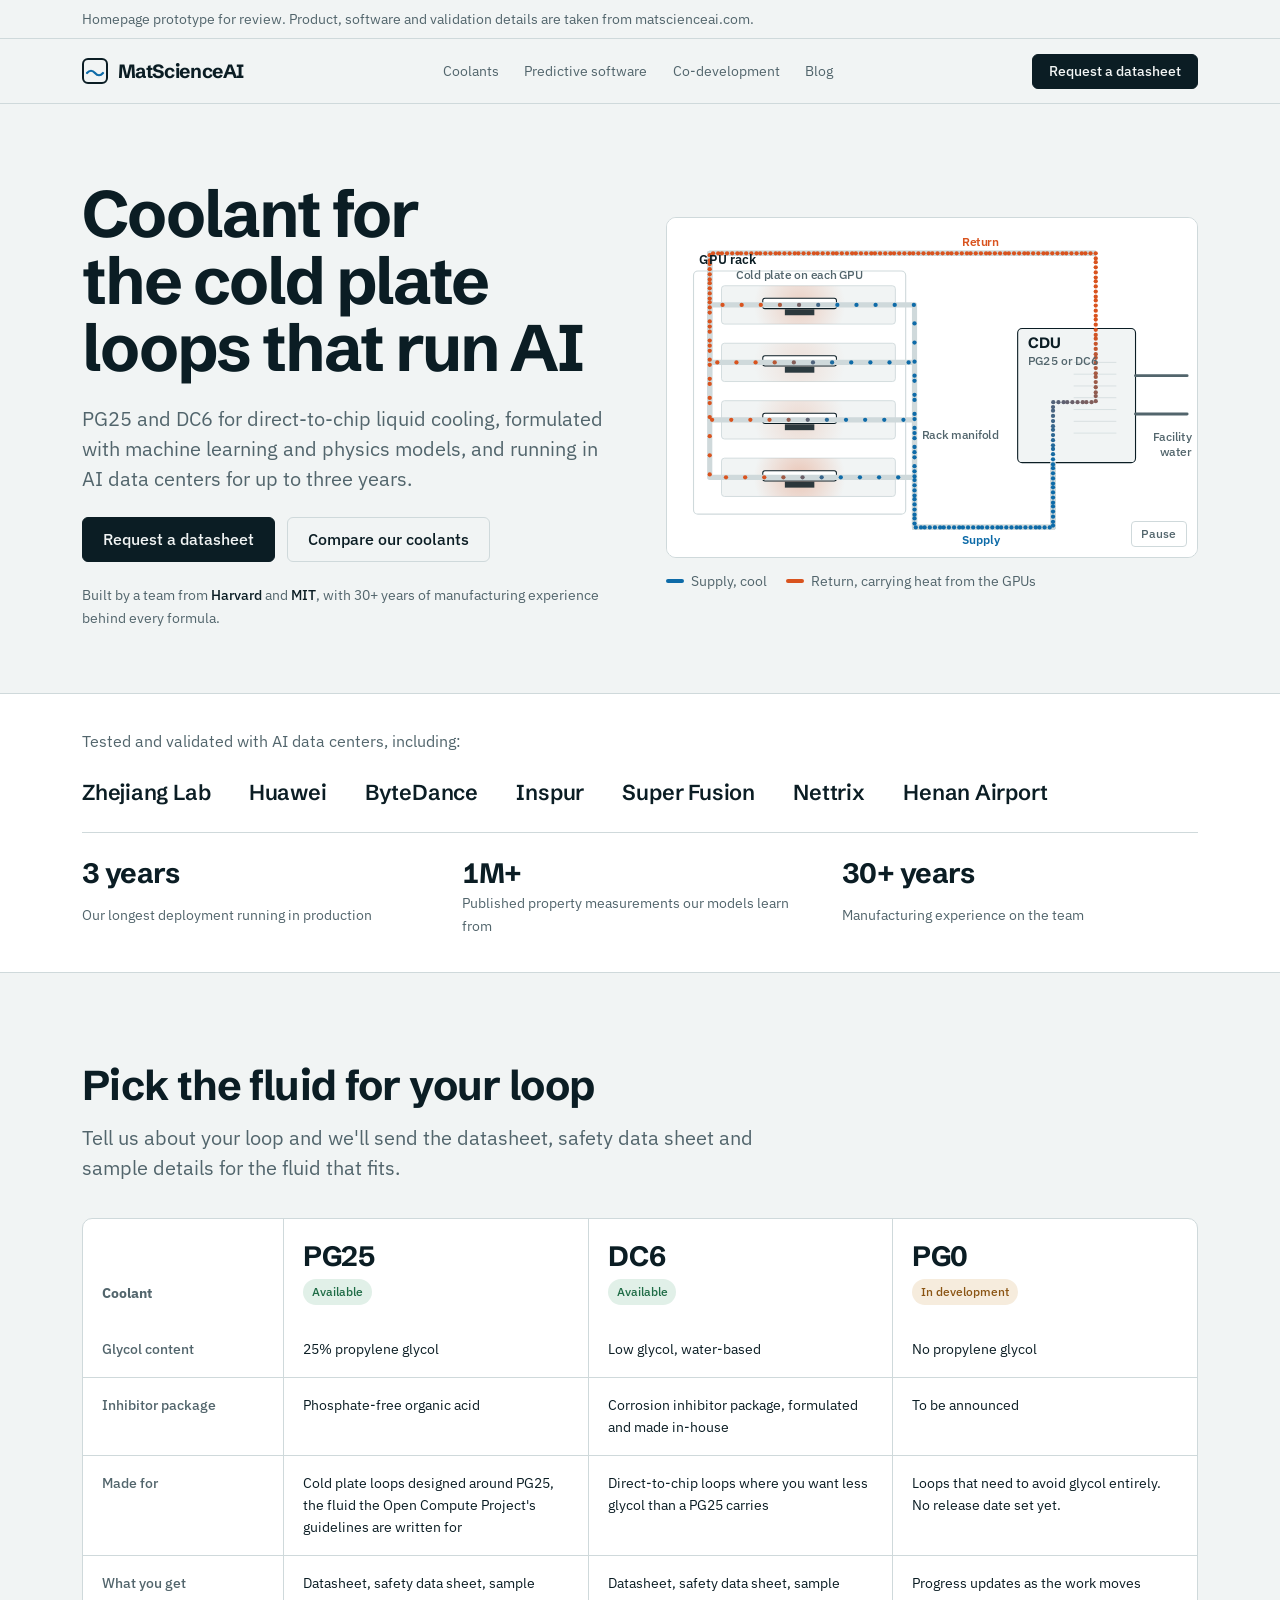
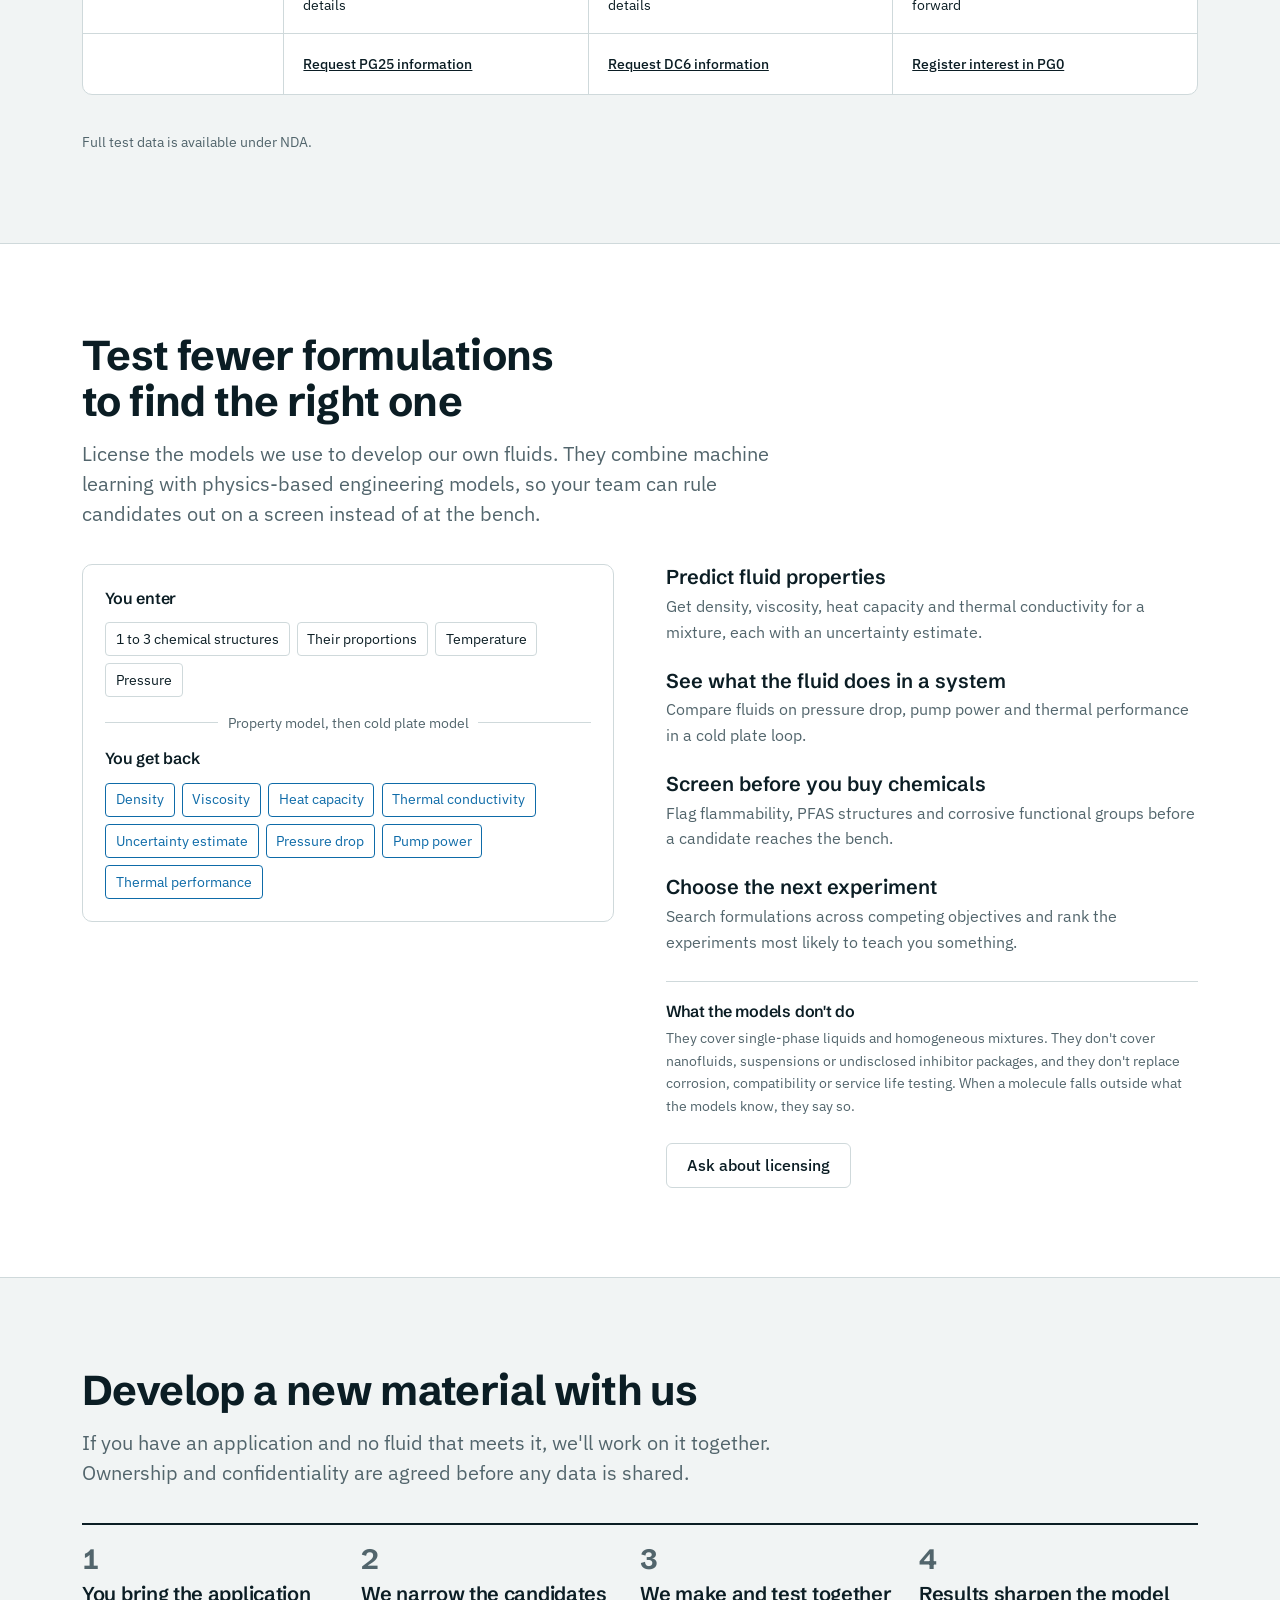
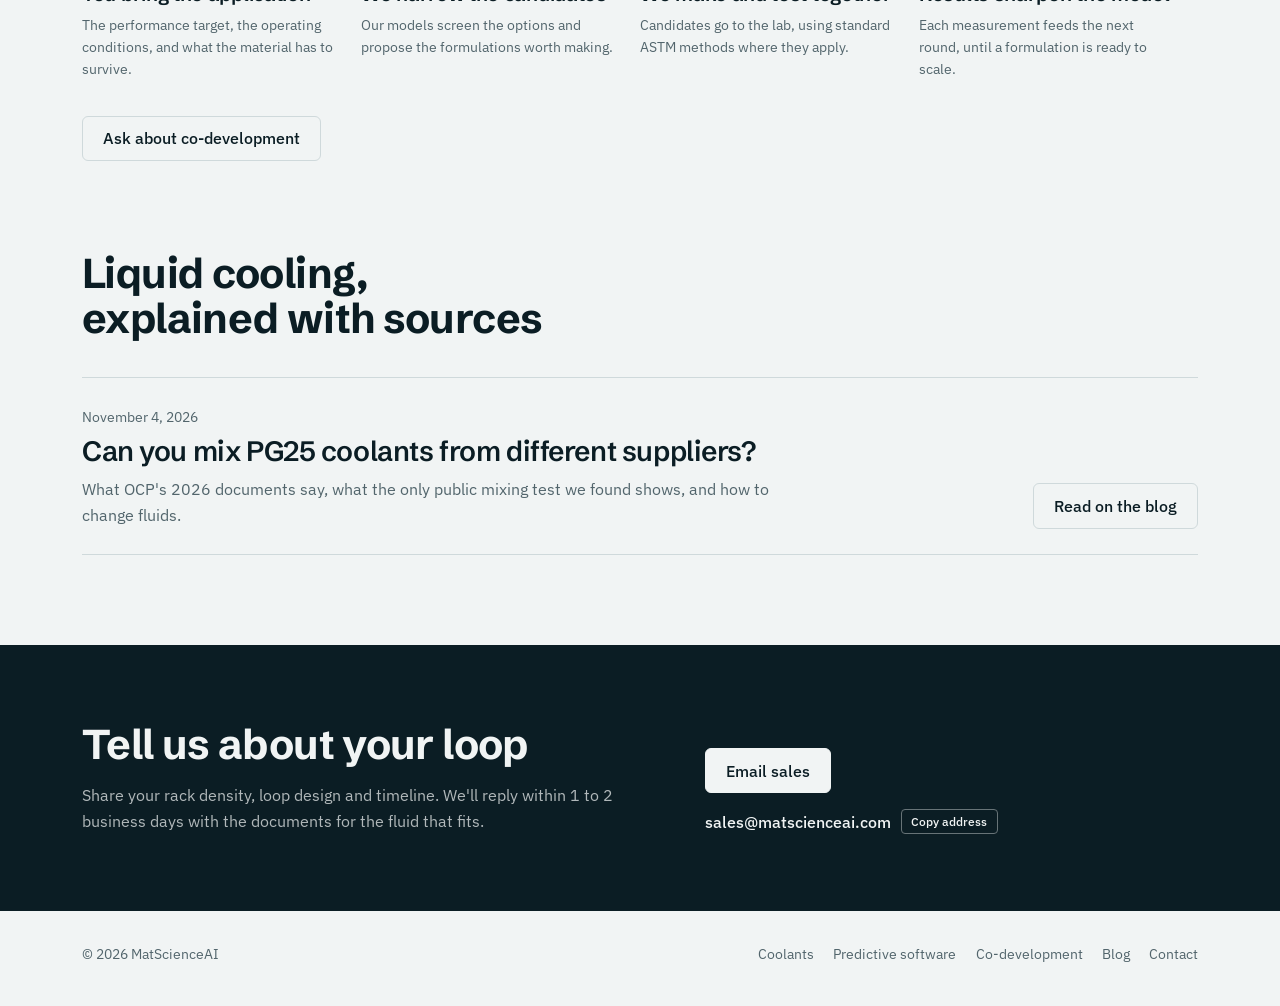
==== index.html @ 4265a243 "Add homepage prototype, design research and reference screenshots Co-Authored-By: Claude Opus 5.5 <n" ====
<!doctype html>
<html lang="en">
<head>
<meta charset="utf-8">
<meta name="viewport" content="width=device-width, initial-scale=1, viewport-fit=cover">
<style>:root{padding-top:env(safe-area-inset-top,0px);padding-bottom:env(safe-area-inset-bottom,0px)}body{margin:0}img{max-width:100%}[hidden]{display:none!important}</style>
</head>
<body>
<title>MatScienceAI Homepage</title>
<meta name="claude:viewport-fit-sides" content="cover">
<link rel="preconnect" href="https://fonts.googleapis.com">
<link rel="preconnect" href="https://fonts.gstatic.com" crossorigin>
<link rel="stylesheet" href="https://fonts.googleapis.com/css2?family=IBM+Plex+Sans:wght@400;500;600&family=Schibsted+Grotesk:wght@500;600;700&display=swap">
<style>
/* Layout: left-aligned engineering page. The hero is a live cold-plate loop diagram; everything else stays quiet and tabular. */
:root {
  --paper: #F1F4F4;
  --surface: #FFFFFF;
  --ink: #0B1D24;
  --muted: #52656C;
  --line: #CFD9DB;
  --cool: #0E6BA8;
  --warm: #D9531E;
  --pill-ok: #E1F0E8;
  --pill-ok-ink: #1E6B45;
  --pill-dev: #F6ECDD;
  --pill-dev-ink: #8A5413;
  --display: "Schibsted Grotesk", "Helvetica Neue", Arial, sans-serif;
  --body: "IBM Plex Sans", "Segoe UI", Roboto, Arial, sans-serif;
  --step--1: 0.875rem;
  --step-0: 1rem;
  --step-1: 1.25rem;
  --step-2: 1.75rem;
  --step-3: clamp(1.9rem, 3.6vw, 2.6rem);
  --step-4: clamp(2.4rem, 5.4vw, 4.1rem);
}
@media (prefers-color-scheme: dark) {
  :root:not([data-theme="light"]) {
    --paper: #0A1418; --surface: #10202A; --ink: #E4EDEF; --muted: #92A6AD; --line: #22363F;
    --cool: #52ADE6; --warm: #FF8A50;
    --pill-ok: #143326; --pill-ok-ink: #7FD6A6; --pill-dev: #3A2A14; --pill-dev-ink: #F2BF7A;
    color-scheme: dark;
  }
}
:root[data-theme="dark"] {
  --paper: #0A1418; --surface: #10202A; --ink: #E4EDEF; --muted: #92A6AD; --line: #22363F;
  --cool: #52ADE6; --warm: #FF8A50;
  --pill-ok: #143326; --pill-ok-ink: #7FD6A6; --pill-dev: #3A2A14; --pill-dev-ink: #F2BF7A;
  color-scheme: dark;
}

* { box-sizing: border-box; }
body {
  background: var(--paper);
  color: var(--ink);
  font-family: var(--body);
  font-size: var(--step-0);
  line-height: 1.6;
  -webkit-font-smoothing: antialiased;
}
body::before { content: ""; position: fixed; inset: 0 0 auto; height: env(safe-area-inset-top, 0px); z-index: 10; background: var(--paper); }
.wrap {
  max-width: 1180px;
  margin-inline: auto;
  padding-left: max(16px, env(safe-area-inset-left, 0px));
  padding-right: max(16px, env(safe-area-inset-right, 0px));
}
@media (min-width: 720px) { .wrap { padding-left: max(32px, env(safe-area-inset-left, 0px)); padding-right: max(32px, env(safe-area-inset-right, 0px)); } }
h1, h2, h3 { font-family: var(--display); text-wrap: balance; margin: 0; letter-spacing: -0.015em; }
h1 { font-size: var(--step-4); line-height: 1.02; font-weight: 700; letter-spacing: -0.03em; }
h2 { font-size: var(--step-3); line-height: 1.1; font-weight: 700; }
h3 { font-size: var(--step-1); line-height: 1.25; font-weight: 600; }
p { margin: 0; }
a { color: inherit; }
:focus-visible { outline: 2px solid var(--cool); outline-offset: 3px; border-radius: 2px; }

.btn {
  display: inline-flex; align-items: center; gap: 0.5rem;
  font: 500 var(--step-0)/1 var(--body);
  padding: 0.85rem 1.25rem; border-radius: 6px; text-decoration: none; cursor: pointer;
  border: 1px solid var(--ink);
}
.btn-solid { background: var(--ink); color: var(--paper); }
.btn-solid:hover { background: transparent; color: var(--ink); }
.btn-line { background: transparent; color: var(--ink); border-color: var(--line); }
.btn-line:hover { border-color: var(--ink); }

/* Prototype note */
.proto { font-size: var(--step--1); color: var(--muted); border-bottom: 1px solid var(--line); }
.proto .wrap { padding-block: 0.5rem; }

/* Header */
header.site { position: sticky; top: env(safe-area-inset-top, 0px); z-index: 5; background: var(--paper); border-bottom: 1px solid var(--line); }
header.site .wrap { display: flex; align-items: center; justify-content: space-between; gap: 1rem; padding-block: 0.9rem; }
.brand { display: flex; align-items: center; gap: 0.6rem; text-decoration: none; font: 700 1.2rem/1 var(--display); letter-spacing: -0.02em; }
.brand svg { width: 26px; height: 26px; flex: none; }
nav.primary { display: flex; gap: 1.6rem; font-size: var(--step--1); }
nav.primary a { text-decoration: none; color: var(--muted); }
nav.primary a:hover { color: var(--ink); }
header.site .btn { padding: 0.6rem 1rem; font-size: var(--step--1); }
@media (max-width: 860px) { nav.primary { display: none; } }
.cta-short { display: none; }
@media (max-width: 520px) { .cta-long { display: none; } .cta-short { display: inline; } }

/* Hero */
.hero .wrap { display: grid; grid-template-columns: minmax(0, 6fr) minmax(0, 6fr); gap: clamp(2rem, 4vw, 4rem); align-items: center; padding-block: clamp(2.5rem, 6vw, 5rem) clamp(2.5rem, 5vw, 4rem); }
.hero-copy { display: grid; gap: 1.4rem; min-width: 0; }
.hero-copy .lede { font-size: var(--step-1); color: var(--muted); max-width: 34rem; line-height: 1.5; }
.hero-actions { display: flex; flex-wrap: wrap; gap: 0.75rem; }
.heritage { font-size: var(--step--1); color: var(--muted); }
.heritage strong { color: var(--ink); font-weight: 500; }
figure.loop { margin: 0; min-width: 0; display: grid; gap: 0.75rem; }
.loop-frame { position: relative; background: var(--surface); border: 1px solid var(--line); border-radius: 10px; overflow: hidden; }
.loop-frame canvas { display: block; width: 100%; aspect-ratio: 720 / 460; max-width: 100%; }
.loop-toggle { position: absolute; right: 10px; bottom: 10px; font: 500 0.75rem/1 var(--body); color: var(--muted); background: var(--surface); border: 1px solid var(--line); border-radius: 4px; padding: 0.4rem 0.6rem; cursor: pointer; }
.loop-toggle:hover { color: var(--ink); border-color: var(--ink); }
figcaption { display: flex; flex-wrap: wrap; gap: 0.4rem 1.2rem; font-size: var(--step--1); color: var(--muted); }
.key { display: inline-flex; align-items: center; gap: 0.45rem; }
.key i { width: 18px; height: 4px; border-radius: 2px; display: inline-block; }
@media (max-width: 860px) { .hero .wrap { grid-template-columns: minmax(0, 1fr); } }

/* Proof */
.proof { border-block: 1px solid var(--line); background: var(--surface); }
.proof .wrap { padding-block: 2.2rem; display: grid; gap: 1.6rem; }
.proof-head { color: var(--muted); max-width: 44rem; }
.names { display: flex; flex-wrap: wrap; gap: 0.6rem 2.4rem; font: 600 clamp(1.05rem, 1.8vw, 1.35rem)/1.2 var(--display); letter-spacing: -0.01em; list-style: none; padding: 0; margin: 0; }
.facts { display: grid; grid-template-columns: repeat(3, minmax(0, 1fr)); gap: 1.5rem; border-top: 1px solid var(--line); padding-top: 1.6rem; }
.fact { display: grid; gap: 0.2rem; min-width: 0; }
.fact b { font: 700 var(--step-2)/1.1 var(--display); letter-spacing: -0.02em; font-variant-numeric: tabular-nums; }
.fact span { color: var(--muted); font-size: var(--step--1); }
@media (max-width: 640px) { .facts { grid-template-columns: minmax(0, 1fr); } }

/* Sections */
section.block .wrap { padding-block: clamp(3.5rem, 7vw, 6rem); display: grid; gap: 2.2rem; }
.section-head { display: grid; gap: 0.9rem; max-width: 46rem; }
.section-head p { color: var(--muted); font-size: var(--step-1); line-height: 1.5; }

/* Coolant comparison */
.table-scroll { overflow-x: auto; border: 1px solid var(--line); border-radius: 10px; background: var(--surface); }
table.compare { width: 100%; min-width: 680px; border-collapse: collapse; font-size: var(--step--1); }
.compare th, .compare td { text-align: left; vertical-align: top; padding: 1rem 1.2rem; border-bottom: 1px solid var(--line); }
.compare tr:last-child th, .compare tr:last-child td { border-bottom: 0; }
.compare thead th { vertical-align: bottom; padding-block: 1.4rem 1.1rem; }
.compare tbody th { color: var(--muted); font-weight: 500; width: 18%; }
.compare td { width: 27.3%; }
.compare td + td, .compare th + td { border-left: 1px solid var(--line); }
.compare thead th + th { border-left: 1px solid var(--line); }
.fluid-name { display: block; font: 700 var(--step-2)/1 var(--display); letter-spacing: -0.02em; color: var(--ink); margin-bottom: 0.6rem; }
.pill { display: inline-block; font-size: 0.75rem; font-weight: 500; padding: 0.2rem 0.55rem; border-radius: 99px; }
.pill.ok { background: var(--pill-ok); color: var(--pill-ok-ink); }
.pill.dev { background: var(--pill-dev); color: var(--pill-dev-ink); }
.compare .cta-row td { padding-block: 1.2rem; }
.compare .cta-row a { font-weight: 500; }
.note { font-size: var(--step--1); color: var(--muted); }

/* Software */
.sw { display: grid; grid-template-columns: minmax(0, 1fr) minmax(0, 1fr); gap: clamp(2rem, 4vw, 4rem); align-items: start; }
.io { display: grid; gap: 0.9rem; background: var(--surface); border: 1px solid var(--line); border-radius: 10px; padding: 1.4rem; min-width: 0; }
.io h3 { font-size: var(--step-0); }
.io ul { list-style: none; padding: 0; margin: 0; display: flex; flex-wrap: wrap; gap: 0.45rem; }
.io li { font-size: var(--step--1); border: 1px solid var(--line); border-radius: 4px; padding: 0.3rem 0.6rem; }
.io .arrow { display: flex; align-items: center; gap: 0.6rem; color: var(--muted); font-size: var(--step--1); }
.io .arrow::before, .io .arrow::after { content: ""; height: 1px; background: var(--line); flex: 1; }
.io .out li { border-color: var(--cool); color: var(--cool); }
.caps { display: grid; gap: 1.4rem; margin: 0; }
.caps div { display: grid; gap: 0.3rem; }
.caps dt { font: 600 var(--step-1)/1.25 var(--display); }
.caps dd { margin: 0; color: var(--muted); max-width: 36rem; }
.limits { border-top: 1px solid var(--line); padding-top: 1.2rem; display: grid; gap: 0.4rem; }
.limits h3 { font-size: var(--step-0); }
.limits p { color: var(--muted); font-size: var(--step--1); max-width: 40rem; }
@media (max-width: 860px) { .sw { grid-template-columns: minmax(0, 1fr); } }

/* Co-development steps */
ol.steps { list-style: none; padding: 0; margin: 0; display: grid; grid-template-columns: repeat(4, minmax(0, 1fr)); gap: 0; counter-reset: s; border-top: 2px solid var(--ink); }
ol.steps li { counter-increment: s; padding: 1.2rem 1.4rem 0 0; display: grid; gap: 0.5rem; align-content: start; min-width: 0; }
ol.steps li::before { content: counter(s); font: 700 var(--step-2)/1 var(--display); color: var(--muted); font-variant-numeric: tabular-nums; }
ol.steps p { color: var(--muted); font-size: var(--step--1); }
@media (max-width: 860px) { ol.steps { grid-template-columns: repeat(2, minmax(0, 1fr)); row-gap: 1.6rem; } }
@media (max-width: 480px) { ol.steps { grid-template-columns: minmax(0, 1fr); } }

/* Blog */
.post { display: grid; grid-template-columns: minmax(0, 1fr) auto; gap: 1rem 2rem; align-items: end; border-top: 1px solid var(--line); border-bottom: 1px solid var(--line); padding-block: 1.6rem; }
.post time { font-size: var(--step--1); color: var(--muted); }
.post h3 { font-size: var(--step-2); margin-block: 0.3rem 0.5rem; }
.post p { color: var(--muted); max-width: 44rem; }
@media (max-width: 640px) { .post { grid-template-columns: minmax(0, 1fr); } }

/* Contact */
.contact { background: var(--ink); color: var(--paper); }
.contact .wrap { padding-block: clamp(3rem, 6vw, 5rem); display: grid; grid-template-columns: minmax(0, 1.2fr) minmax(0, 1fr); gap: 2rem; align-items: end; }
.contact h2 { color: var(--paper); }
.contact p { color: color-mix(in srgb, var(--paper) 72%, var(--ink)); margin-top: 1rem; max-width: 34rem; }
.contact-actions { display: grid; gap: 1rem; justify-items: start; }
.contact .btn-solid { background: var(--paper); color: var(--ink); border-color: var(--paper); }
.contact .btn-solid:hover { background: transparent; color: var(--paper); }
.email { display: flex; align-items: center; gap: 0.6rem; flex-wrap: wrap; font-size: var(--step--1); }
.email code { font: 500 var(--step-0)/1 var(--body); user-select: all; }
.email button { font: 500 0.75rem/1 var(--body); background: transparent; color: inherit; border: 1px solid color-mix(in srgb, var(--paper) 40%, var(--ink)); border-radius: 4px; padding: 0.35rem 0.6rem; cursor: pointer; }
@media (max-width: 760px) { .contact .wrap { grid-template-columns: minmax(0, 1fr); } }

footer.site .wrap { padding-block: 2rem 2.5rem; display: flex; flex-wrap: wrap; justify-content: space-between; gap: 1rem; font-size: var(--step--1); color: var(--muted); }
footer.site nav { display: flex; flex-wrap: wrap; gap: 1.2rem; }
footer.site a { text-decoration: none; }
footer.site a:hover { color: var(--ink); }

@media (prefers-reduced-motion: reduce) { * { transition: none !important; } }
</style>

<div class="proto"><div class="wrap">Homepage prototype for review. Product, software and validation details are taken from matscienceai.com.</div></div>

<header class="site">
  <div class="wrap">
    <a class="brand" href="#top" aria-label="MatScienceAI home">
      <svg viewBox="0 0 26 26" aria-hidden="true"><rect x="1" y="1" width="24" height="24" rx="5" fill="none" stroke="currentColor" stroke-width="2"/><path d="M5 15c2.5-3 5.5-3 8 0s5.5 3 8 0" fill="none" stroke="var(--cool)" stroke-width="2.2" stroke-linecap="round"/></svg>
      MatScienceAI
    </a>
    <nav class="primary" aria-label="Primary">
      <a href="#coolants">Coolants</a>
      <a href="#software">Predictive software</a>
      <a href="#codev">Co-development</a>
      <a href="#blog">Blog</a>
    </nav>
    <a class="btn btn-solid" href="#contact"><span class="cta-long">Request a datasheet</span><span class="cta-short">Contact</span></a>
  </div>
</header>

<main id="top">
  <section class="hero">
    <div class="wrap">
      <div class="hero-copy">
        <h1>Coolant for the cold plate loops that run AI</h1>
        <p class="lede">PG25 and DC6 for direct-to-chip liquid cooling, formulated with machine learning and physics models, and running in AI data centers for up to three years.</p>
        <div class="hero-actions">
          <a class="btn btn-solid" href="#contact">Request a datasheet</a>
          <a class="btn btn-line" href="#coolants">Compare our coolants</a>
        </div>
        <p class="heritage">Built by a team from <strong>Harvard</strong> and <strong>MIT</strong>, with 30+ years of manufacturing experience behind every formula.</p>
      </div>
      <figure class="loop">
        <div class="loop-frame">
          <canvas id="loop" role="img" aria-label="Diagram of a direct-to-chip cooling loop. Cool coolant leaves the CDU, rises through the rack manifold, passes over the cold plate on each GPU, warms up, and returns to the CDU, where facility water carries the heat away."></canvas>
          <button class="loop-toggle" id="loopToggle" type="button" aria-pressed="false">Pause</button>
        </div>
        <figcaption>
          <span class="key"><i style="background:var(--cool)"></i>Supply, cool</span>
          <span class="key"><i style="background:var(--warm)"></i>Return, carrying heat from the GPUs</span>
        </figcaption>
      </figure>
    </div>
  </section>

  <section class="proof" aria-labelledby="proof-h">
    <div class="wrap">
      <p class="proof-head" id="proof-h">Tested and validated with AI data centers, including:</p>
      <ul class="names">
        <li>Zhejiang Lab</li><li>Huawei</li><li>ByteDance</li><li>Inspur</li><li>Super Fusion</li><li>Nettrix</li><li>Henan Airport</li>
      </ul>
      <div class="facts">
        <div class="fact"><b>3 years</b><span>Our longest deployment running in production</span></div>
        <div class="fact"><b>1M+</b><span>Published property measurements our models learn from</span></div>
        <div class="fact"><b>30+ years</b><span>Manufacturing experience on the team</span></div>
      </div>
    </div>
  </section>

  <section class="block" id="coolants" aria-labelledby="coolants-h">
    <div class="wrap">
      <div class="section-head">
        <h2 id="coolants-h">Pick the fluid for your loop</h2>
        <p>Tell us about your loop and we'll send the datasheet, safety data sheet and sample details for the fluid that fits.</p>
      </div>
      <div class="table-scroll">
        <table class="compare">
          <thead>
            <tr>
              <th scope="col"><span class="note">Coolant</span></th>
              <th scope="col"><span class="fluid-name">PG25</span><span class="pill ok">Available</span></th>
              <th scope="col"><span class="fluid-name">DC6</span><span class="pill ok">Available</span></th>
              <th scope="col"><span class="fluid-name">PG0</span><span class="pill dev">In development</span></th>
            </tr>
          </thead>
          <tbody>
            <tr><th scope="row">Glycol content</th><td>25% propylene glycol</td><td>Low glycol, water-based</td><td>No propylene glycol</td></tr>
            <tr><th scope="row">Inhibitor package</th><td>Phosphate-free organic acid</td><td>Corrosion inhibitor package, formulated and made in-house</td><td>To be announced</td></tr>
            <tr><th scope="row">Made for</th><td>Cold plate loops designed around PG25, the fluid the Open Compute Project's guidelines are written for</td><td>Direct-to-chip loops where you want less glycol than a PG25 carries</td><td>Loops that need to avoid glycol entirely. No release date set yet.</td></tr>
            <tr><th scope="row">What you get</th><td>Datasheet, safety data sheet, sample details</td><td>Datasheet, safety data sheet, sample details</td><td>Progress updates as the work moves forward</td></tr>
            <tr class="cta-row"><th scope="row"></th><td><a href="#contact">Request PG25 information</a></td><td><a href="#contact">Request DC6 information</a></td><td><a href="#contact">Register interest in PG0</a></td></tr>
          </tbody>
        </table>
      </div>
      <p class="note">Full test data is available under NDA.</p>
    </div>
  </section>

  <section class="block" id="software" aria-labelledby="software-h" style="background:var(--surface);border-block:1px solid var(--line)">
    <div class="wrap">
      <div class="section-head">
        <h2 id="software-h">Test fewer formulations to find the right one</h2>
        <p>License the models we use to develop our own fluids. They combine machine learning with physics-based engineering models, so your team can rule candidates out on a screen instead of at the bench.</p>
      </div>
      <div class="sw">
        <div class="io" aria-label="What the property model takes and returns">
          <h3>You enter</h3>
          <ul>
            <li>1 to 3 chemical structures</li><li>Their proportions</li><li>Temperature</li><li>Pressure</li>
          </ul>
          <div class="arrow">Property model, then cold plate model</div>
          <h3>You get back</h3>
          <ul class="out">
            <li>Density</li><li>Viscosity</li><li>Heat capacity</li><li>Thermal conductivity</li><li>Uncertainty estimate</li><li>Pressure drop</li><li>Pump power</li><li>Thermal performance</li>
          </ul>
        </div>
        <div style="display:grid;gap:1.6rem;min-width:0">
          <dl class="caps">
            <div><dt>Predict fluid properties</dt><dd>Get density, viscosity, heat capacity and thermal conductivity for a mixture, each with an uncertainty estimate.</dd></div>
            <div><dt>See what the fluid does in a system</dt><dd>Compare fluids on pressure drop, pump power and thermal performance in a cold plate loop.</dd></div>
            <div><dt>Screen before you buy chemicals</dt><dd>Flag flammability, PFAS structures and corrosive functional groups before a candidate reaches the bench.</dd></div>
            <div><dt>Choose the next experiment</dt><dd>Search formulations across competing objectives and rank the experiments most likely to teach you something.</dd></div>
          </dl>
          <div class="limits">
            <h3>What the models don't do</h3>
            <p>They cover single-phase liquids and homogeneous mixtures. They don't cover nanofluids, suspensions or undisclosed inhibitor packages, and they don't replace corrosion, compatibility or service life testing. When a molecule falls outside what the models know, they say so.</p>
          </div>
          <div><a class="btn btn-line" href="#contact">Ask about licensing</a></div>
        </div>
      </div>
    </div>
  </section>

  <section class="block" id="codev" aria-labelledby="codev-h">
    <div class="wrap">
      <div class="section-head">
        <h2 id="codev-h">Develop a new material with us</h2>
        <p>If you have an application and no fluid that meets it, we'll work on it together. Ownership and confidentiality are agreed before any data is shared.</p>
      </div>
      <ol class="steps">
        <li><h3>You bring the application</h3><p>The performance target, the operating conditions, and what the material has to survive.</p></li>
        <li><h3>We narrow the candidates</h3><p>Our models screen the options and propose the formulations worth making.</p></li>
        <li><h3>We make and test together</h3><p>Candidates go to the lab, using standard ASTM methods where they apply.</p></li>
        <li><h3>Results sharpen the model</h3><p>Each measurement feeds the next round, until a formulation is ready to scale.</p></li>
      </ol>
      <div><a class="btn btn-line" href="#contact">Ask about co-development</a></div>
    </div>
  </section>

  <section class="block" id="blog" aria-labelledby="blog-h" style="padding-top:0">
    <div class="wrap" style="padding-top:0">
      <div class="section-head">
        <h2 id="blog-h">Liquid cooling, explained with sources</h2>
      </div>
      <article class="post">
        <div>
          <time datetime="2026-11-04">November 4, 2026</time>
          <h3>Can you mix PG25 coolants from different suppliers?</h3>
          <p>What OCP's 2026 documents say, what the only public mixing test we found shows, and how to change fluids.</p>
        </div>
        <a class="btn btn-line" href="https://www.matscienceai.com/blog" target="_blank" rel="noopener">Read on the blog</a>
      </article>
    </div>
  </section>

  <section class="contact" id="contact" aria-labelledby="contact-h">
    <div class="wrap">
      <div>
        <h2 id="contact-h">Tell us about your loop</h2>
        <p>Share your rack density, loop design and timeline. We'll reply within 1 to 2 business days with the documents for the fluid that fits.</p>
      </div>
      <div class="contact-actions">
        <a class="btn btn-solid" href="mailto:sales@matscienceai.com">Email sales</a>
        <div class="email"><code id="email">sales@matscienceai.com</code><button type="button" id="copyEmail">Copy address</button></div>
      </div>
    </div>
  </section>
</main>

<footer class="site">
  <div class="wrap">
    <span>© 2026 MatScienceAI</span>
    <nav aria-label="Footer">
      <a href="#coolants">Coolants</a><a href="#software">Predictive software</a><a href="#codev">Co-development</a><a href="#blog">Blog</a><a href="#contact">Contact</a>
    </nav>
  </div>
</footer>

<script>
(function () {
  var canvas = document.getElementById('loop');
  var ctx = canvas.getContext('2d');
  var W = 720, H = 460;
  var reduce = window.matchMedia('(prefers-reduced-motion: reduce)').matches;
  var paused = reduce;
  var toggle = document.getElementById('loopToggle');
  if (reduce) { toggle.textContent = 'Play'; toggle.setAttribute('aria-pressed', 'true'); }

  // Geometry in a 720 x 460 logical space
  var trays = [118, 196, 274, 352];
  var plate = { x0: 130, x1: 230 };
  var RET_X = 58, SUP_X = 336, TOP_Y = 48, BOT_Y = 420;
  var CDU = { x0: 476, y0: 150, x1: 636, y1: 332 };
  var HX_IN = 582, HX_OUT = 524;

  function pathFor(ty) {
    return [
      [HX_OUT, CDU.y1], [HX_OUT, BOT_Y], [SUP_X, BOT_Y], [SUP_X, ty],
      [plate.x1, ty], [plate.x0, ty], [RET_X, ty], [RET_X, TOP_Y],
      [HX_IN, TOP_Y], [HX_IN, CDU.y0], [HX_IN, 250], [HX_OUT, 250], [HX_OUT, CDU.y1]
    ];
  }
  var paths = trays.map(function (ty) {
    var pts = pathFor(ty), segs = [], total = 0;
    for (var i = 0; i < pts.length - 1; i++) {
      var a = pts[i], b = pts[i + 1], len = Math.hypot(b[0] - a[0], b[1] - a[1]);
      segs.push({ a: a, b: b, s: total, len: len }); total += len;
    }
    // distances along the path where heating starts/ends and cooling starts/ends
    var heatStart = segs[4].s, heatEnd = segs[4].s + segs[4].len;
    var coolStart = segs[9].s, coolEnd = segs[11].s + segs[11].len;
    return { pts: pts, segs: segs, total: total, heatStart: heatStart, heatEnd: heatEnd, coolStart: coolStart, coolEnd: coolEnd };
  });
  function at(p, d) {
    d = ((d % p.total) + p.total) % p.total;
    for (var i = 0; i < p.segs.length; i++) {
      var s = p.segs[i];
      if (d <= s.s + s.len) { var t = (d - s.s) / s.len; return [s.a[0] + (s.b[0] - s.a[0]) * t, s.a[1] + (s.b[1] - s.a[1]) * t]; }
    }
    return p.pts[0];
  }
  function tempAt(p, d) {
    d = ((d % p.total) + p.total) % p.total;
    if (d < p.heatStart) return 0;
    if (d < p.heatEnd) return (d - p.heatStart) / (p.heatEnd - p.heatStart);
    if (d < p.coolStart) return 1;
    if (d < p.coolEnd) return 1 - (d - p.coolStart) / (p.coolEnd - p.coolStart);
    return 0;
  }
  var particles = [];
  paths.forEach(function (p, pi) {
    var n = Math.round(p.total / 26);
    for (var i = 0; i < n; i++) particles.push({ p: pi, d: (i / n) * p.total + pi * 7 });
  });

  function hexToRgb(h) {
    h = h.trim().replace('#', '');
    if (h.length === 3) h = h.split('').map(function (c) { return c + c; }).join('');
    var n = parseInt(h, 16); return [(n >> 16) & 255, (n >> 8) & 255, n & 255];
  }
  function mix(a, b, t) { return 'rgb(' + [0, 1, 2].map(function (i) { return Math.round(a[i] + (b[i] - a[i]) * t); }).join(',') + ')'; }
  function tokens() {
    var cs = getComputedStyle(document.documentElement);
    var g = function (n) { return cs.getPropertyValue(n).trim(); };
    return { ink: g('--ink'), muted: g('--muted'), line: g('--line'), surface: g('--surface'), paper: g('--paper'), cool: hexToRgb(g('--cool')), warm: hexToRgb(g('--warm')), coolS: g('--cool'), warmS: g('--warm'), display: g('--display'), body: g('--body') };
  }

  var scale = 1, dpr = 1;
  function resize() {
    var r = canvas.getBoundingClientRect();
    dpr = Math.min(window.devicePixelRatio || 1, 2);
    scale = r.width / W;
    canvas.width = Math.round(r.width * dpr);
    canvas.height = Math.round(r.width * (H / W) * dpr);
  }

  function roundRect(x, y, w, h, r) { ctx.beginPath(); ctx.roundRect ? ctx.roundRect(x, y, w, h, r) : ctx.rect(x, y, w, h); }
  function label(text, x, y, opts) {
    opts = opts || {};
    var px = (opts.size || 12) / scale;
    ctx.font = (opts.weight || 500) + ' ' + px + 'px ' + (opts.family || T.body);
    ctx.fillStyle = opts.color || T.muted;
    ctx.textAlign = opts.align || 'left';
    ctx.textBaseline = opts.base || 'alphabetic';
    ctx.fillText(text, x, y);
  }

  var T = tokens(), t0 = performance.now(), last = t0, clock = 0;
  function draw(now) {
    var dt = Math.min(0.05, (now - last) / 1000); last = now;
    if (!paused) clock += dt;
    T = tokens();
    ctx.setTransform(dpr * scale, 0, 0, dpr * scale, 0, 0);
    ctx.clearRect(0, 0, W, H);
    ctx.fillStyle = T.surface; ctx.fillRect(0, 0, W, H);

    // Rack frame and trays
    ctx.lineWidth = 1.5; ctx.strokeStyle = T.line;
    roundRect(36, 72, 288, 330, 6); ctx.stroke();
    trays.forEach(function (ty, i) {
      ctx.fillStyle = T.paper; ctx.strokeStyle = T.line; ctx.lineWidth = 1.2;
      roundRect(74, ty - 26, 236, 52, 4); ctx.fill(); ctx.stroke();
      // GPU heat glow, pulsing gently
      var pulse = 0.55 + 0.25 * Math.sin(clock * 1.6 + i * 1.3);
      var g = ctx.createRadialGradient(180, ty, 4, 180, ty, 62);
      g.addColorStop(0, mix(T.warm, T.warm, 0).replace('rgb', 'rgba').replace(')', ',' + (0.38 * pulse) + ')'));
      g.addColorStop(1, mix(T.warm, T.warm, 0).replace('rgb', 'rgba').replace(')', ',0)'));
      ctx.fillStyle = g; ctx.fillRect(110, ty - 26, 140, 52);
      // die + cold plate
      ctx.fillStyle = T.ink; ctx.globalAlpha = 0.85; ctx.fillRect(160, ty + 6, 40, 8); ctx.globalAlpha = 1;
      ctx.fillStyle = T.surface; ctx.strokeStyle = T.ink; ctx.lineWidth = 1.4;
      roundRect(plate.x0, ty - 9, plate.x1 - plate.x0, 14, 3); ctx.fill(); ctx.stroke();
    });

    // CDU
    ctx.fillStyle = T.paper; ctx.strokeStyle = T.ink; ctx.lineWidth = 1.5;
    roundRect(CDU.x0, CDU.y0, CDU.x1 - CDU.x0, CDU.y1 - CDU.y0, 6); ctx.fill(); ctx.stroke();
    // heat exchanger plates
    ctx.strokeStyle = T.line; ctx.lineWidth = 1;
    for (var k = 0; k < 7; k++) { var yy = 196 + k * 16; ctx.beginPath(); ctx.moveTo(552, yy); ctx.lineTo(610, yy); ctx.stroke(); }
    // facility water stubs
    ctx.strokeStyle = T.muted; ctx.lineWidth = 4; ctx.lineCap = 'round';
    [214, 266].forEach(function (y) { ctx.beginPath(); ctx.moveTo(CDU.x1, y); ctx.lineTo(706, y); ctx.stroke(); });
    ctx.lineCap = 'butt';

    // Pipes (drawn once, from the first tray path plus each tray branch)
    ctx.strokeStyle = T.line; ctx.lineWidth = 7; ctx.lineJoin = 'round';
    paths.forEach(function (p) {
      ctx.beginPath(); ctx.moveTo(p.pts[0][0], p.pts[0][1]);
      for (var i = 1; i < 9; i++) ctx.lineTo(p.pts[i][0], p.pts[i][1]);
      ctx.stroke();
    });

    // Particles
    var speed = 58;
    particles.forEach(function (q) {
      var p = paths[q.p], d = q.d + clock * speed;
      var pos = at(p, d), tt = tempAt(p, d);
      ctx.fillStyle = mix(T.cool, T.warm, tt);
      ctx.beginPath(); ctx.arc(pos[0], pos[1], 2.9, 0, Math.PI * 2); ctx.fill();
    });

    // Labels
    var small = scale < 0.62;
    label('CDU', CDU.x0 + 14, CDU.y0 + 26, { size: 15, weight: 700, family: T.display, color: T.ink });
    if (!small) label('PG25 or DC6', CDU.x0 + 14, CDU.y0 + 26 + 17 / scale, { size: 12 });
    label('GPU rack', 44, 66, { size: 13, weight: 600, color: T.ink, base: 'bottom' });
    if (!small) {
      label('Cold plate on each GPU', 180, trays[0] - 32, { align: 'center', base: 'bottom' });
      label('Rack manifold', SUP_X + 10, 300, {});
      label('Return', 400, TOP_Y - 10, { color: T.warmS, weight: 600 });
      label('Supply', 400, BOT_Y + 22, { color: T.coolS, weight: 600 });
      label('Facility', 712, 290, { align: 'right', base: 'top' });
      label('water', 712, 290 + 15 / scale, { align: 'right', base: 'top' });
    }

    requestAnimationFrame(draw);
  }

  resize();
  window.addEventListener('resize', resize);
  requestAnimationFrame(draw);

  toggle.addEventListener('click', function () {
    paused = !paused;
    toggle.textContent = paused ? 'Play' : 'Pause';
    toggle.setAttribute('aria-pressed', String(paused));
  });

  document.getElementById('copyEmail').addEventListener('click', function (e) {
    var btn = e.currentTarget, text = document.getElementById('email').textContent;
    function selectIt() { var r = document.createRange(); r.selectNodeContents(document.getElementById('email')); var s = getSelection(); s.removeAllRanges(); s.addRange(r); btn.textContent = 'Selected, press Ctrl+C'; }
    try {
      navigator.clipboard.writeText(text).then(function () { btn.textContent = 'Copied'; }, selectIt);
    } catch (err) { selectIt(); }
  });
})();
</script>

</body>
</html>
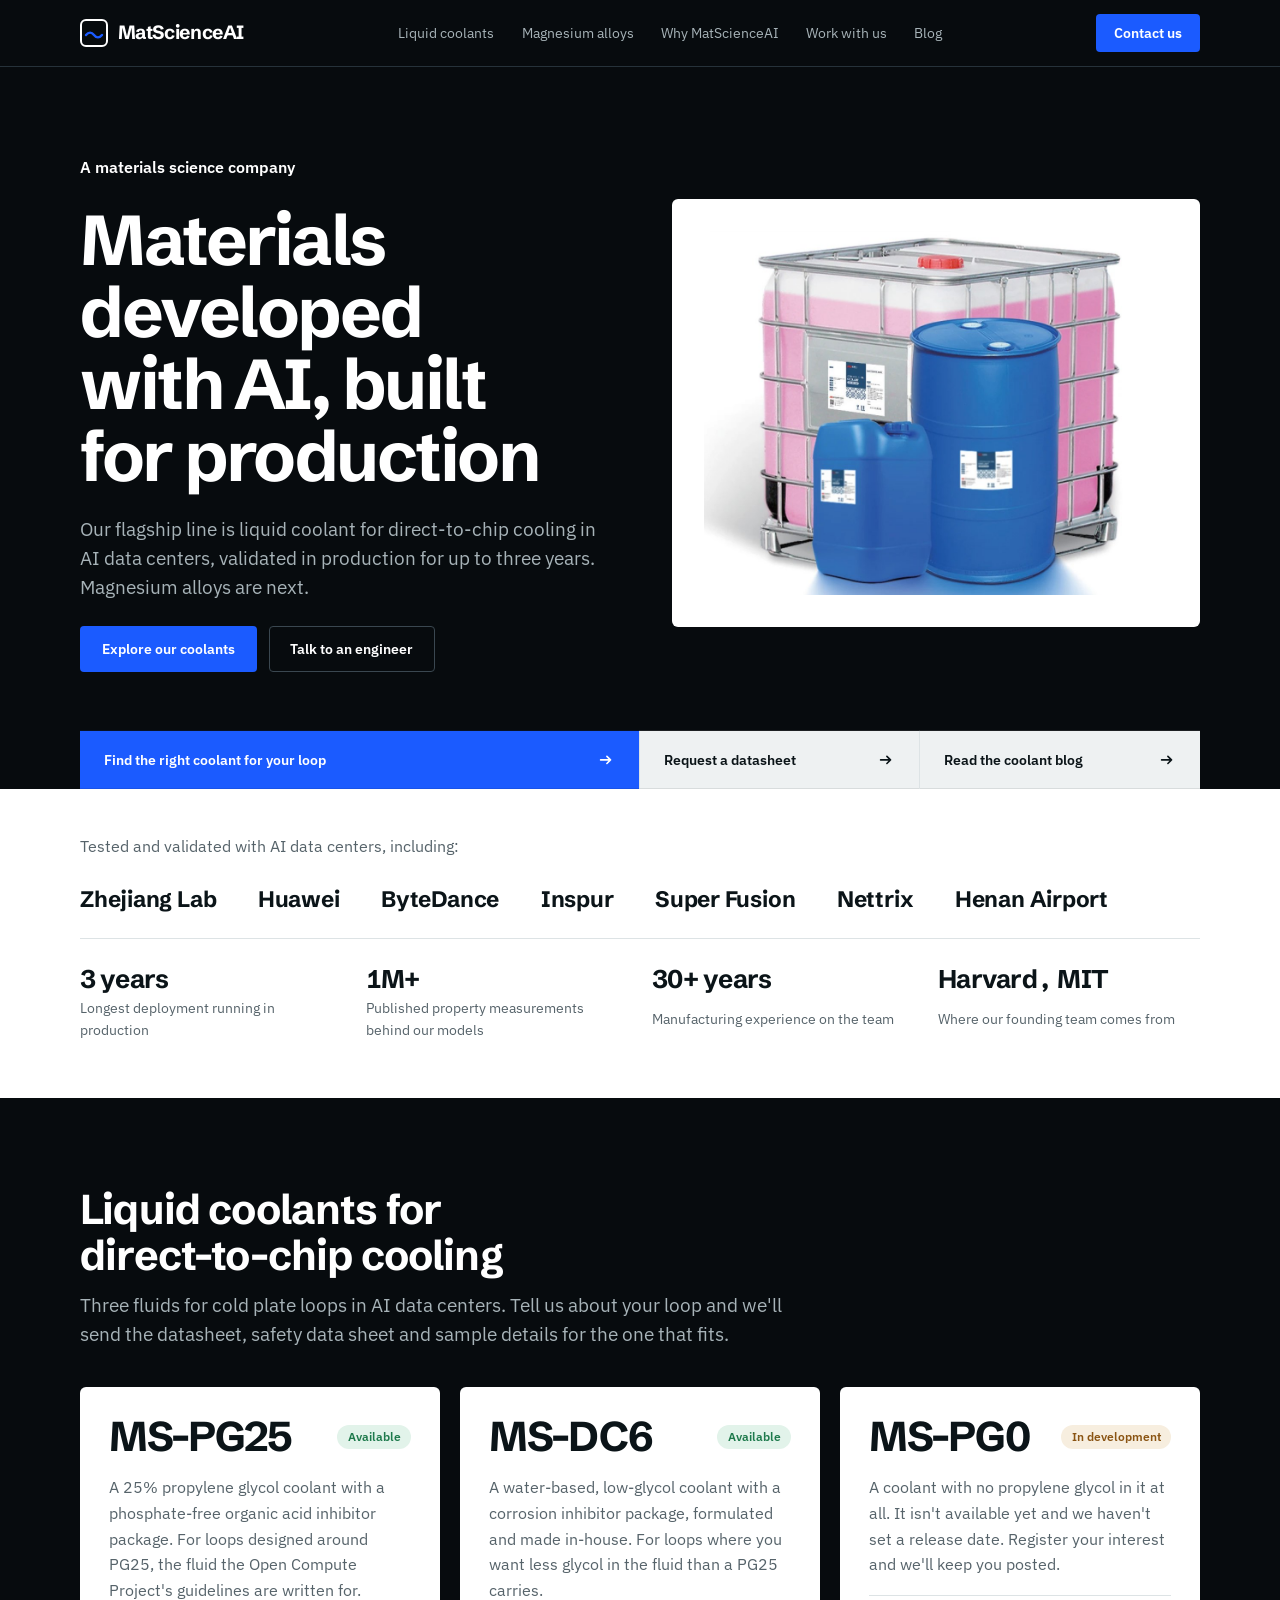
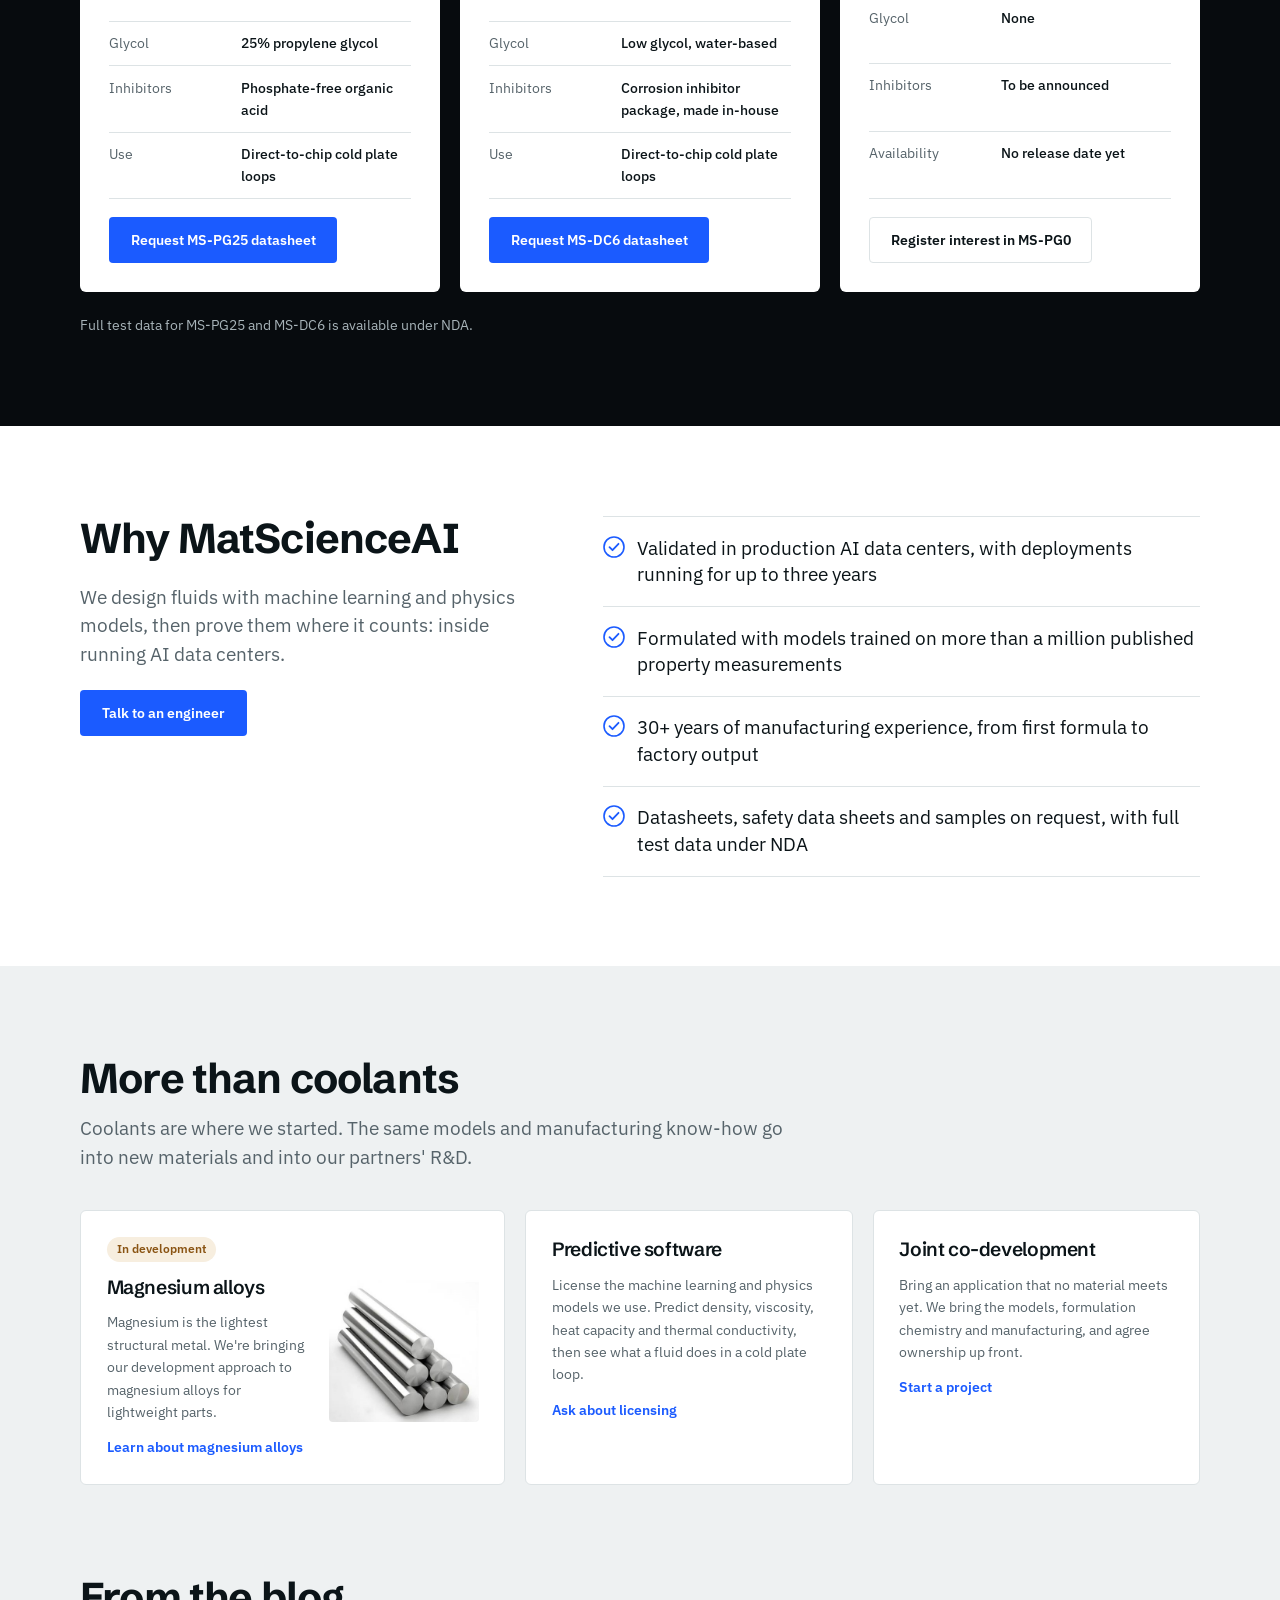
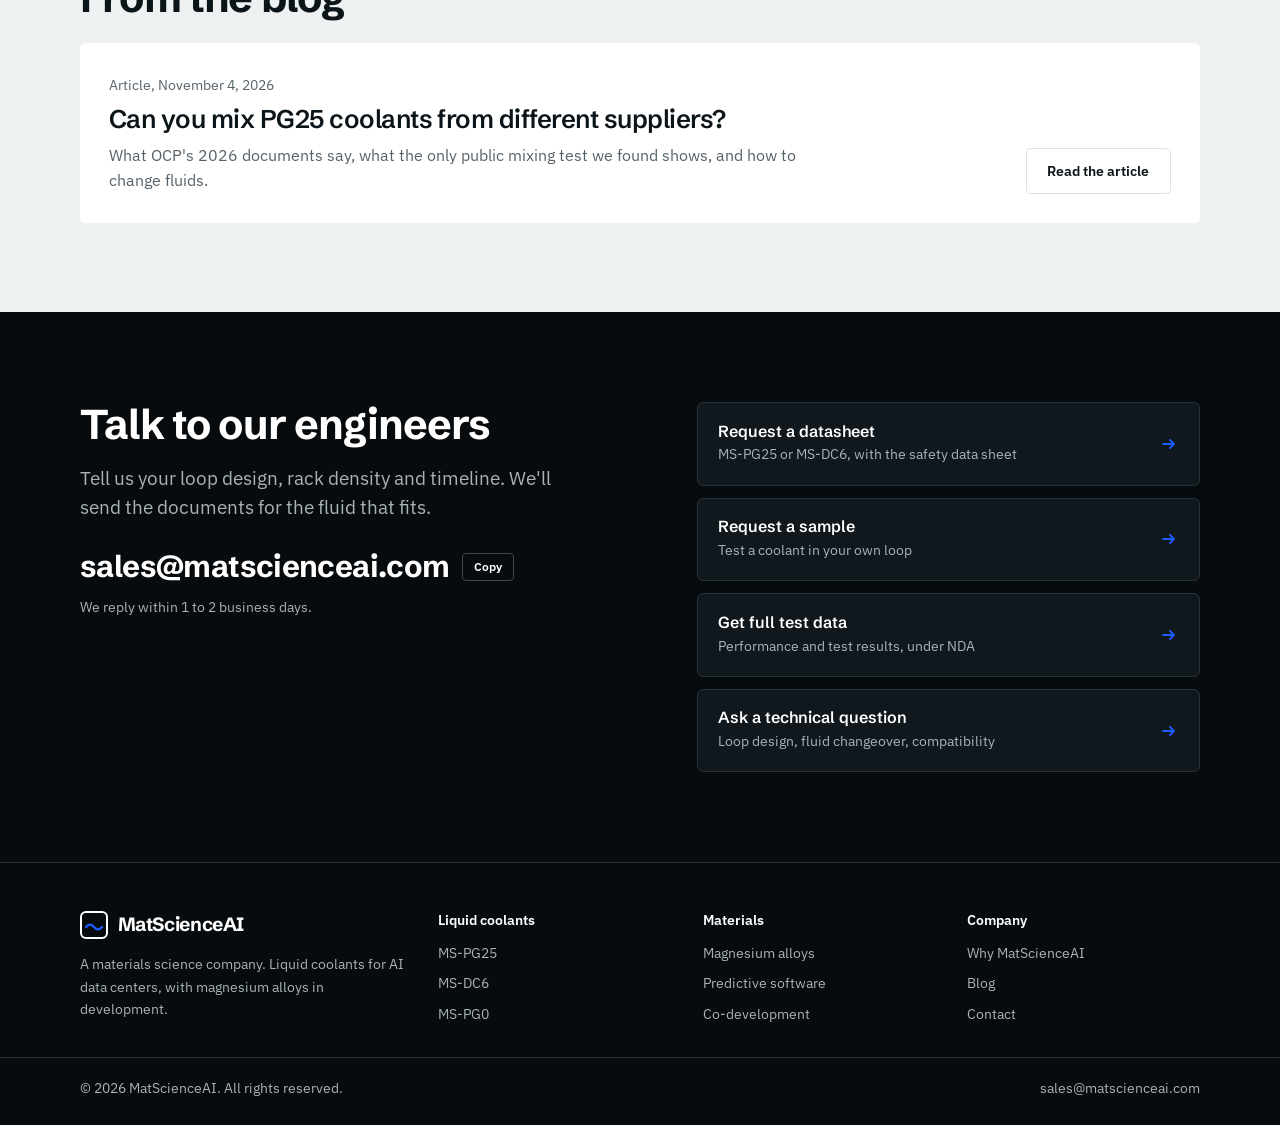
==== commit e5d48373: "Reposition as a materials science company, add coolant lineup and magnesium page - Homepage: LiquidS" ====
--- a/index.html
+++ b/index.html
@@ -3,566 +3,217 @@
 <head>
 <meta charset="utf-8">
 <meta name="viewport" content="width=device-width, initial-scale=1, viewport-fit=cover">
-<style>:root{padding-top:env(safe-area-inset-top,0px);padding-bottom:env(safe-area-inset-bottom,0px)}body{margin:0}img{max-width:100%}[hidden]{display:none!important}</style>
-</head>
-<body>
-<title>MatScienceAI Homepage</title>
+<title>MatScienceAI</title>
 <meta name="claude:viewport-fit-sides" content="cover">
+<meta name="description" content="MatScienceAI is a materials science company. Our flagship line is liquid coolant for direct-to-chip cooling in AI data centers: MS-PG25, MS-DC6 and MS-PG0.">
 <link rel="preconnect" href="https://fonts.googleapis.com">
 <link rel="preconnect" href="https://fonts.gstatic.com" crossorigin>
 <link rel="stylesheet" href="https://fonts.googleapis.com/css2?family=IBM+Plex+Sans:wght@400;500;600&family=Schibsted+Grotesk:wght@500;600;700&display=swap">
-<style>
-/* Layout: left-aligned engineering page. The hero is a live cold-plate loop diagram; everything else stays quiet and tabular. */
-:root {
-  --paper: #F1F4F4;
-  --surface: #FFFFFF;
-  --ink: #0B1D24;
-  --muted: #52656C;
-  --line: #CFD9DB;
-  --cool: #0E6BA8;
-  --warm: #D9531E;
-  --pill-ok: #E1F0E8;
-  --pill-ok-ink: #1E6B45;
-  --pill-dev: #F6ECDD;
-  --pill-dev-ink: #8A5413;
-  --display: "Schibsted Grotesk", "Helvetica Neue", Arial, sans-serif;
-  --body: "IBM Plex Sans", "Segoe UI", Roboto, Arial, sans-serif;
-  --step--1: 0.875rem;
-  --step-0: 1rem;
-  --step-1: 1.25rem;
-  --step-2: 1.75rem;
-  --step-3: clamp(1.9rem, 3.6vw, 2.6rem);
-  --step-4: clamp(2.4rem, 5.4vw, 4.1rem);
-}
-@media (prefers-color-scheme: dark) {
-  :root:not([data-theme="light"]) {
-    --paper: #0A1418; --surface: #10202A; --ink: #E4EDEF; --muted: #92A6AD; --line: #22363F;
-    --cool: #52ADE6; --warm: #FF8A50;
-    --pill-ok: #143326; --pill-ok-ink: #7FD6A6; --pill-dev: #3A2A14; --pill-dev-ink: #F2BF7A;
-    color-scheme: dark;
-  }
-}
-:root[data-theme="dark"] {
-  --paper: #0A1418; --surface: #10202A; --ink: #E4EDEF; --muted: #92A6AD; --line: #22363F;
-  --cool: #52ADE6; --warm: #FF8A50;
-  --pill-ok: #143326; --pill-ok-ink: #7FD6A6; --pill-dev: #3A2A14; --pill-dev-ink: #F2BF7A;
-  color-scheme: dark;
-}
-
-* { box-sizing: border-box; }
-body {
-  background: var(--paper);
-  color: var(--ink);
-  font-family: var(--body);
-  font-size: var(--step-0);
-  line-height: 1.6;
-  -webkit-font-smoothing: antialiased;
-}
-body::before { content: ""; position: fixed; inset: 0 0 auto; height: env(safe-area-inset-top, 0px); z-index: 10; background: var(--paper); }
-.wrap {
-  max-width: 1180px;
-  margin-inline: auto;
-  padding-left: max(16px, env(safe-area-inset-left, 0px));
-  padding-right: max(16px, env(safe-area-inset-right, 0px));
-}
-@media (min-width: 720px) { .wrap { padding-left: max(32px, env(safe-area-inset-left, 0px)); padding-right: max(32px, env(safe-area-inset-right, 0px)); } }
-h1, h2, h3 { font-family: var(--display); text-wrap: balance; margin: 0; letter-spacing: -0.015em; }
-h1 { font-size: var(--step-4); line-height: 1.02; font-weight: 700; letter-spacing: -0.03em; }
-h2 { font-size: var(--step-3); line-height: 1.1; font-weight: 700; }
-h3 { font-size: var(--step-1); line-height: 1.25; font-weight: 600; }
-p { margin: 0; }
-a { color: inherit; }
-:focus-visible { outline: 2px solid var(--cool); outline-offset: 3px; border-radius: 2px; }
-
-.btn {
-  display: inline-flex; align-items: center; gap: 0.5rem;
-  font: 500 var(--step-0)/1 var(--body);
-  padding: 0.85rem 1.25rem; border-radius: 6px; text-decoration: none; cursor: pointer;
-  border: 1px solid var(--ink);
-}
-.btn-solid { background: var(--ink); color: var(--paper); }
-.btn-solid:hover { background: transparent; color: var(--ink); }
-.btn-line { background: transparent; color: var(--ink); border-color: var(--line); }
-.btn-line:hover { border-color: var(--ink); }
-
-/* Prototype note */
-.proto { font-size: var(--step--1); color: var(--muted); border-bottom: 1px solid var(--line); }
-.proto .wrap { padding-block: 0.5rem; }
-
-/* Header */
-header.site { position: sticky; top: env(safe-area-inset-top, 0px); z-index: 5; background: var(--paper); border-bottom: 1px solid var(--line); }
-header.site .wrap { display: flex; align-items: center; justify-content: space-between; gap: 1rem; padding-block: 0.9rem; }
-.brand { display: flex; align-items: center; gap: 0.6rem; text-decoration: none; font: 700 1.2rem/1 var(--display); letter-spacing: -0.02em; }
-.brand svg { width: 26px; height: 26px; flex: none; }
-nav.primary { display: flex; gap: 1.6rem; font-size: var(--step--1); }
-nav.primary a { text-decoration: none; color: var(--muted); }
-nav.primary a:hover { color: var(--ink); }
-header.site .btn { padding: 0.6rem 1rem; font-size: var(--step--1); }
-@media (max-width: 860px) { nav.primary { display: none; } }
-.cta-short { display: none; }
-@media (max-width: 520px) { .cta-long { display: none; } .cta-short { display: inline; } }
-
-/* Hero */
-.hero .wrap { display: grid; grid-template-columns: minmax(0, 6fr) minmax(0, 6fr); gap: clamp(2rem, 4vw, 4rem); align-items: center; padding-block: clamp(2.5rem, 6vw, 5rem) clamp(2.5rem, 5vw, 4rem); }
-.hero-copy { display: grid; gap: 1.4rem; min-width: 0; }
-.hero-copy .lede { font-size: var(--step-1); color: var(--muted); max-width: 34rem; line-height: 1.5; }
-.hero-actions { display: flex; flex-wrap: wrap; gap: 0.75rem; }
-.heritage { font-size: var(--step--1); color: var(--muted); }
-.heritage strong { color: var(--ink); font-weight: 500; }
-figure.loop { margin: 0; min-width: 0; display: grid; gap: 0.75rem; }
-.loop-frame { position: relative; background: var(--surface); border: 1px solid var(--line); border-radius: 10px; overflow: hidden; }
-.loop-frame canvas { display: block; width: 100%; aspect-ratio: 720 / 460; max-width: 100%; }
-.loop-toggle { position: absolute; right: 10px; bottom: 10px; font: 500 0.75rem/1 var(--body); color: var(--muted); background: var(--surface); border: 1px solid var(--line); border-radius: 4px; padding: 0.4rem 0.6rem; cursor: pointer; }
-.loop-toggle:hover { color: var(--ink); border-color: var(--ink); }
-figcaption { display: flex; flex-wrap: wrap; gap: 0.4rem 1.2rem; font-size: var(--step--1); color: var(--muted); }
-.key { display: inline-flex; align-items: center; gap: 0.45rem; }
-.key i { width: 18px; height: 4px; border-radius: 2px; display: inline-block; }
-@media (max-width: 860px) { .hero .wrap { grid-template-columns: minmax(0, 1fr); } }
-
-/* Proof */
-.proof { border-block: 1px solid var(--line); background: var(--surface); }
-.proof .wrap { padding-block: 2.2rem; display: grid; gap: 1.6rem; }
-.proof-head { color: var(--muted); max-width: 44rem; }
-.names { display: flex; flex-wrap: wrap; gap: 0.6rem 2.4rem; font: 600 clamp(1.05rem, 1.8vw, 1.35rem)/1.2 var(--display); letter-spacing: -0.01em; list-style: none; padding: 0; margin: 0; }
-.facts { display: grid; grid-template-columns: repeat(3, minmax(0, 1fr)); gap: 1.5rem; border-top: 1px solid var(--line); padding-top: 1.6rem; }
-.fact { display: grid; gap: 0.2rem; min-width: 0; }
-.fact b { font: 700 var(--step-2)/1.1 var(--display); letter-spacing: -0.02em; font-variant-numeric: tabular-nums; }
-.fact span { color: var(--muted); font-size: var(--step--1); }
-@media (max-width: 640px) { .facts { grid-template-columns: minmax(0, 1fr); } }
-
-/* Sections */
-section.block .wrap { padding-block: clamp(3.5rem, 7vw, 6rem); display: grid; gap: 2.2rem; }
-.section-head { display: grid; gap: 0.9rem; max-width: 46rem; }
-.section-head p { color: var(--muted); font-size: var(--step-1); line-height: 1.5; }
-
-/* Coolant comparison */
-.table-scroll { overflow-x: auto; border: 1px solid var(--line); border-radius: 10px; background: var(--surface); }
-table.compare { width: 100%; min-width: 680px; border-collapse: collapse; font-size: var(--step--1); }
-.compare th, .compare td { text-align: left; vertical-align: top; padding: 1rem 1.2rem; border-bottom: 1px solid var(--line); }
-.compare tr:last-child th, .compare tr:last-child td { border-bottom: 0; }
-.compare thead th { vertical-align: bottom; padding-block: 1.4rem 1.1rem; }
-.compare tbody th { color: var(--muted); font-weight: 500; width: 18%; }
-.compare td { width: 27.3%; }
-.compare td + td, .compare th + td { border-left: 1px solid var(--line); }
-.compare thead th + th { border-left: 1px solid var(--line); }
-.fluid-name { display: block; font: 700 var(--step-2)/1 var(--display); letter-spacing: -0.02em; color: var(--ink); margin-bottom: 0.6rem; }
-.pill { display: inline-block; font-size: 0.75rem; font-weight: 500; padding: 0.2rem 0.55rem; border-radius: 99px; }
-.pill.ok { background: var(--pill-ok); color: var(--pill-ok-ink); }
-.pill.dev { background: var(--pill-dev); color: var(--pill-dev-ink); }
-.compare .cta-row td { padding-block: 1.2rem; }
-.compare .cta-row a { font-weight: 500; }
-.note { font-size: var(--step--1); color: var(--muted); }
-
-/* Software */
-.sw { display: grid; grid-template-columns: minmax(0, 1fr) minmax(0, 1fr); gap: clamp(2rem, 4vw, 4rem); align-items: start; }
-.io { display: grid; gap: 0.9rem; background: var(--surface); border: 1px solid var(--line); border-radius: 10px; padding: 1.4rem; min-width: 0; }
-.io h3 { font-size: var(--step-0); }
-.io ul { list-style: none; padding: 0; margin: 0; display: flex; flex-wrap: wrap; gap: 0.45rem; }
-.io li { font-size: var(--step--1); border: 1px solid var(--line); border-radius: 4px; padding: 0.3rem 0.6rem; }
-.io .arrow { display: flex; align-items: center; gap: 0.6rem; color: var(--muted); font-size: var(--step--1); }
-.io .arrow::before, .io .arrow::after { content: ""; height: 1px; background: var(--line); flex: 1; }
-.io .out li { border-color: var(--cool); color: var(--cool); }
-.caps { display: grid; gap: 1.4rem; margin: 0; }
-.caps div { display: grid; gap: 0.3rem; }
-.caps dt { font: 600 var(--step-1)/1.25 var(--display); }
-.caps dd { margin: 0; color: var(--muted); max-width: 36rem; }
-.limits { border-top: 1px solid var(--line); padding-top: 1.2rem; display: grid; gap: 0.4rem; }
-.limits h3 { font-size: var(--step-0); }
-.limits p { color: var(--muted); font-size: var(--step--1); max-width: 40rem; }
-@media (max-width: 860px) { .sw { grid-template-columns: minmax(0, 1fr); } }
-
-/* Co-development steps */
-ol.steps { list-style: none; padding: 0; margin: 0; display: grid; grid-template-columns: repeat(4, minmax(0, 1fr)); gap: 0; counter-reset: s; border-top: 2px solid var(--ink); }
-ol.steps li { counter-increment: s; padding: 1.2rem 1.4rem 0 0; display: grid; gap: 0.5rem; align-content: start; min-width: 0; }
-ol.steps li::before { content: counter(s); font: 700 var(--step-2)/1 var(--display); color: var(--muted); font-variant-numeric: tabular-nums; }
-ol.steps p { color: var(--muted); font-size: var(--step--1); }
-@media (max-width: 860px) { ol.steps { grid-template-columns: repeat(2, minmax(0, 1fr)); row-gap: 1.6rem; } }
-@media (max-width: 480px) { ol.steps { grid-template-columns: minmax(0, 1fr); } }
-
-/* Blog */
-.post { display: grid; grid-template-columns: minmax(0, 1fr) auto; gap: 1rem 2rem; align-items: end; border-top: 1px solid var(--line); border-bottom: 1px solid var(--line); padding-block: 1.6rem; }
-.post time { font-size: var(--step--1); color: var(--muted); }
-.post h3 { font-size: var(--step-2); margin-block: 0.3rem 0.5rem; }
-.post p { color: var(--muted); max-width: 44rem; }
-@media (max-width: 640px) { .post { grid-template-columns: minmax(0, 1fr); } }
-
-/* Contact */
-.contact { background: var(--ink); color: var(--paper); }
-.contact .wrap { padding-block: clamp(3rem, 6vw, 5rem); display: grid; grid-template-columns: minmax(0, 1.2fr) minmax(0, 1fr); gap: 2rem; align-items: end; }
-.contact h2 { color: var(--paper); }
-.contact p { color: color-mix(in srgb, var(--paper) 72%, var(--ink)); margin-top: 1rem; max-width: 34rem; }
-.contact-actions { display: grid; gap: 1rem; justify-items: start; }
-.contact .btn-solid { background: var(--paper); color: var(--ink); border-color: var(--paper); }
-.contact .btn-solid:hover { background: transparent; color: var(--paper); }
-.email { display: flex; align-items: center; gap: 0.6rem; flex-wrap: wrap; font-size: var(--step--1); }
-.email code { font: 500 var(--step-0)/1 var(--body); user-select: all; }
-.email button { font: 500 0.75rem/1 var(--body); background: transparent; color: inherit; border: 1px solid color-mix(in srgb, var(--paper) 40%, var(--ink)); border-radius: 4px; padding: 0.35rem 0.6rem; cursor: pointer; }
-@media (max-width: 760px) { .contact .wrap { grid-template-columns: minmax(0, 1fr); } }
-
-footer.site .wrap { padding-block: 2rem 2.5rem; display: flex; flex-wrap: wrap; justify-content: space-between; gap: 1rem; font-size: var(--step--1); color: var(--muted); }
-footer.site nav { display: flex; flex-wrap: wrap; gap: 1.2rem; }
-footer.site a { text-decoration: none; }
-footer.site a:hover { color: var(--ink); }
-
-@media (prefers-reduced-motion: reduce) { * { transition: none !important; } }
-</style>
-
-<div class="proto"><div class="wrap">Homepage prototype for review. Product, software and validation details are taken from matscienceai.com.</div></div>
-
-<header class="site">
+<link rel="stylesheet" href="assets/site.css">
+</head>
+<body>
+
+<header class="site-header">
   <div class="wrap">
-    <a class="brand" href="#top" aria-label="MatScienceAI home">
-      <svg viewBox="0 0 26 26" aria-hidden="true"><rect x="1" y="1" width="24" height="24" rx="5" fill="none" stroke="currentColor" stroke-width="2"/><path d="M5 15c2.5-3 5.5-3 8 0s5.5 3 8 0" fill="none" stroke="var(--cool)" stroke-width="2.2" stroke-linecap="round"/></svg>
+    <a class="brand" href="index.html" aria-label="MatScienceAI home">
+      <svg viewBox="0 0 28 28" aria-hidden="true"><rect x="1" y="1" width="26" height="26" rx="5" fill="none" stroke="currentColor" stroke-width="2"/><path d="M6 16c2.6-3.2 5.6-3.2 8 0s5.4 3.2 8 0" fill="none" stroke="#1B5BFF" stroke-width="2.4" stroke-linecap="round"/></svg>
       MatScienceAI
     </a>
-    <nav class="primary" aria-label="Primary">
-      <a href="#coolants">Coolants</a>
-      <a href="#software">Predictive software</a>
-      <a href="#codev">Co-development</a>
-      <a href="#blog">Blog</a>
+    <nav class="nav" aria-label="Primary">
+      <a href="#coolants">Liquid coolants</a>
+      <a href="magnesium.html">Magnesium alloys</a>
+      <a href="#why">Why MatScienceAI</a>
+      <a href="#more">Work with us</a>
+      <a href="https://www.matscienceai.com/blog" target="_blank" rel="noopener">Blog</a>
     </nav>
-    <a class="btn btn-solid" href="#contact"><span class="cta-long">Request a datasheet</span><span class="cta-short">Contact</span></a>
+    <a class="btn btn-blue" href="#contact">Contact us</a>
   </div>
 </header>
 
-<main id="top">
-  <section class="hero">
+<main>
+  <section class="hero band-black">
     <div class="wrap">
       <div class="hero-copy">
-        <h1>Coolant for the cold plate loops that run AI</h1>
-        <p class="lede">PG25 and DC6 for direct-to-chip liquid cooling, formulated with machine learning and physics models, and running in AI data centers for up to three years.</p>
+        <p class="hero-kicker"><strong>A materials science company</strong></p>
+        <h1>Materials developed with AI, built for production</h1>
+        <p class="lede">Our flagship line is liquid coolant for direct-to-chip cooling in AI data centers, validated in production for up to three years. Magnesium alloys are next.</p>
         <div class="hero-actions">
-          <a class="btn btn-solid" href="#contact">Request a datasheet</a>
-          <a class="btn btn-line" href="#coolants">Compare our coolants</a>
+          <a class="btn btn-blue" href="#coolants">Explore our coolants</a>
+          <a class="btn btn-ghost-dark" href="#contact">Talk to an engineer</a>
         </div>
-        <p class="heritage">Built by a team from <strong>Harvard</strong> and <strong>MIT</strong>, with 30+ years of manufacturing experience behind every formula.</p>
-      </div>
-      <figure class="loop">
-        <div class="loop-frame">
-          <canvas id="loop" role="img" aria-label="Diagram of a direct-to-chip cooling loop. Cool coolant leaves the CDU, rises through the rack manifold, passes over the cold plate on each GPU, warms up, and returns to the CDU, where facility water carries the heat away."></canvas>
-          <button class="loop-toggle" id="loopToggle" type="button" aria-pressed="false">Pause</button>
-        </div>
-        <figcaption>
-          <span class="key"><i style="background:var(--cool)"></i>Supply, cool</span>
-          <span class="key"><i style="background:var(--warm)"></i>Return, carrying heat from the GPUs</span>
-        </figcaption>
+      </div>
+      <figure class="hero-photo" style="margin:0">
+        <img src="assets/images/coolant-products.jpg" width="1084" height="850" alt="MatScienceAI liquid coolant in an IBC tote, a drum and a jerrycan">
       </figure>
     </div>
   </section>
 
-  <section class="proof" aria-labelledby="proof-h">
+  <div class="quickbar-host">
+    <div class="quickbar-wrap">
+      <nav class="quickbar" aria-label="Quick links">
+        <a href="#coolants">Find the right coolant for your loop<svg viewBox="0 0 20 20" aria-hidden="true"><path d="M4 10h11m-4-4 4 4-4 4" fill="none" stroke="currentColor" stroke-width="1.8" stroke-linecap="round" stroke-linejoin="round"/></svg></a>
+        <a href="#contact">Request a datasheet<svg viewBox="0 0 20 20" aria-hidden="true"><path d="M4 10h11m-4-4 4 4-4 4" fill="none" stroke="currentColor" stroke-width="1.8" stroke-linecap="round" stroke-linejoin="round"/></svg></a>
+        <a href="https://www.matscienceai.com/blog" target="_blank" rel="noopener">Read the coolant blog<svg viewBox="0 0 20 20" aria-hidden="true"><path d="M4 10h11m-4-4 4 4-4 4" fill="none" stroke="currentColor" stroke-width="1.8" stroke-linecap="round" stroke-linejoin="round"/></svg></a>
+      </nav>
+    </div>
+  </div>
+
+  <section class="proof band-white" aria-labelledby="proof-h">
     <div class="wrap">
       <p class="proof-head" id="proof-h">Tested and validated with AI data centers, including:</p>
       <ul class="names">
         <li>Zhejiang Lab</li><li>Huawei</li><li>ByteDance</li><li>Inspur</li><li>Super Fusion</li><li>Nettrix</li><li>Henan Airport</li>
       </ul>
       <div class="facts">
-        <div class="fact"><b>3 years</b><span>Our longest deployment running in production</span></div>
-        <div class="fact"><b>1M+</b><span>Published property measurements our models learn from</span></div>
+        <div class="fact"><b>3 years</b><span>Longest deployment running in production</span></div>
+        <div class="fact"><b>1M+</b><span>Published property measurements behind our models</span></div>
         <div class="fact"><b>30+ years</b><span>Manufacturing experience on the team</span></div>
-      </div>
-    </div>
-  </section>
-
-  <section class="block" id="coolants" aria-labelledby="coolants-h">
+        <div class="fact"><b>Harvard, MIT</b><span>Where our founding team comes from</span></div>
+      </div>
+    </div>
+  </section>
+
+  <section class="band-black band-pad" id="coolants" aria-labelledby="coolants-h">
     <div class="wrap">
       <div class="section-head">
-        <h2 id="coolants-h">Pick the fluid for your loop</h2>
-        <p>Tell us about your loop and we'll send the datasheet, safety data sheet and sample details for the fluid that fits.</p>
-      </div>
-      <div class="table-scroll">
-        <table class="compare">
-          <thead>
-            <tr>
-              <th scope="col"><span class="note">Coolant</span></th>
-              <th scope="col"><span class="fluid-name">PG25</span><span class="pill ok">Available</span></th>
-              <th scope="col"><span class="fluid-name">DC6</span><span class="pill ok">Available</span></th>
-              <th scope="col"><span class="fluid-name">PG0</span><span class="pill dev">In development</span></th>
-            </tr>
-          </thead>
-          <tbody>
-            <tr><th scope="row">Glycol content</th><td>25% propylene glycol</td><td>Low glycol, water-based</td><td>No propylene glycol</td></tr>
-            <tr><th scope="row">Inhibitor package</th><td>Phosphate-free organic acid</td><td>Corrosion inhibitor package, formulated and made in-house</td><td>To be announced</td></tr>
-            <tr><th scope="row">Made for</th><td>Cold plate loops designed around PG25, the fluid the Open Compute Project's guidelines are written for</td><td>Direct-to-chip loops where you want less glycol than a PG25 carries</td><td>Loops that need to avoid glycol entirely. No release date set yet.</td></tr>
-            <tr><th scope="row">What you get</th><td>Datasheet, safety data sheet, sample details</td><td>Datasheet, safety data sheet, sample details</td><td>Progress updates as the work moves forward</td></tr>
-            <tr class="cta-row"><th scope="row"></th><td><a href="#contact">Request PG25 information</a></td><td><a href="#contact">Request DC6 information</a></td><td><a href="#contact">Register interest in PG0</a></td></tr>
-          </tbody>
-        </table>
-      </div>
-      <p class="note">Full test data is available under NDA.</p>
-    </div>
-  </section>
-
-  <section class="block" id="software" aria-labelledby="software-h" style="background:var(--surface);border-block:1px solid var(--line)">
+        <h2 id="coolants-h">Liquid coolants for direct-to-chip cooling</h2>
+        <p>Three fluids for cold plate loops in AI data centers. Tell us about your loop and we'll send the datasheet, safety data sheet and sample details for the one that fits.</p>
+      </div>
+      <div class="cards">
+        <article class="card">
+          <div class="card-top"><h3 class="card-name">MS-PG25</h3><span class="pill pill-ok">Available</span></div>
+          <p>A 25% propylene glycol coolant with a phosphate-free organic acid inhibitor package. For loops designed around PG25, the fluid the Open Compute Project's guidelines are written for.</p>
+          <dl class="specs">
+            <div><dt>Glycol</dt><dd>25% propylene glycol</dd></div>
+            <div><dt>Inhibitors</dt><dd>Phosphate-free organic acid</dd></div>
+            <div><dt>Use</dt><dd>Direct-to-chip cold plate loops</dd></div>
+          </dl>
+          <a class="btn btn-blue" href="mailto:sales@matscienceai.com?subject=MS-PG25%20datasheet%20request">Request MS-PG25 datasheet</a>
+        </article>
+        <article class="card">
+          <div class="card-top"><h3 class="card-name">MS-DC6</h3><span class="pill pill-ok">Available</span></div>
+          <p>A water-based, low-glycol coolant with a corrosion inhibitor package, formulated and made in-house. For loops where you want less glycol in the fluid than a PG25 carries.</p>
+          <dl class="specs">
+            <div><dt>Glycol</dt><dd>Low glycol, water-based</dd></div>
+            <div><dt>Inhibitors</dt><dd>Corrosion inhibitor package, made in-house</dd></div>
+            <div><dt>Use</dt><dd>Direct-to-chip cold plate loops</dd></div>
+          </dl>
+          <a class="btn btn-blue" href="mailto:sales@matscienceai.com?subject=MS-DC6%20datasheet%20request">Request MS-DC6 datasheet</a>
+        </article>
+        <article class="card">
+          <div class="card-top"><h3 class="card-name">MS-PG0</h3><span class="pill pill-dev">In development</span></div>
+          <p>A coolant with no propylene glycol in it at all. It isn't available yet and we haven't set a release date. Register your interest and we'll keep you posted.</p>
+          <dl class="specs">
+            <div><dt>Glycol</dt><dd>None</dd></div>
+            <div><dt>Inhibitors</dt><dd>To be announced</dd></div>
+            <div><dt>Availability</dt><dd>No release date yet</dd></div>
+          </dl>
+          <a class="btn btn-ghost" href="mailto:sales@matscienceai.com?subject=MS-PG0%20early%20interest">Register interest in MS-PG0</a>
+        </article>
+      </div>
+      <p class="cards-note">Full test data for MS-PG25 and MS-DC6 is available under NDA.</p>
+    </div>
+  </section>
+
+  <section class="band-white band-pad" id="why" aria-labelledby="why-h">
+    <div class="wrap why-grid">
+      <div class="split-copy">
+        <h2 id="why-h">Why MatScienceAI</h2>
+        <p>We design fluids with machine learning and physics models, then prove them where it counts: inside running AI data centers.</p>
+        <div><a class="btn btn-blue" href="#contact">Talk to an engineer</a></div>
+      </div>
+      <ul class="ticks">
+          <li><svg viewBox="0 0 22 22" aria-hidden="true"><circle cx="11" cy="11" r="10" fill="none" stroke="currentColor" stroke-width="1.6"/><path d="m6.5 11.2 3 3 6-6.4" fill="none" stroke="currentColor" stroke-width="1.8" stroke-linecap="round" stroke-linejoin="round"/></svg><span>Validated in production AI data centers, with deployments running for up to three years</span></li>
+          <li><svg viewBox="0 0 22 22" aria-hidden="true"><circle cx="11" cy="11" r="10" fill="none" stroke="currentColor" stroke-width="1.6"/><path d="m6.5 11.2 3 3 6-6.4" fill="none" stroke="currentColor" stroke-width="1.8" stroke-linecap="round" stroke-linejoin="round"/></svg><span>Formulated with models trained on more than a million published property measurements</span></li>
+          <li><svg viewBox="0 0 22 22" aria-hidden="true"><circle cx="11" cy="11" r="10" fill="none" stroke="currentColor" stroke-width="1.6"/><path d="m6.5 11.2 3 3 6-6.4" fill="none" stroke="currentColor" stroke-width="1.8" stroke-linecap="round" stroke-linejoin="round"/></svg><span>30+ years of manufacturing experience, from first formula to factory output</span></li>
+          <li><svg viewBox="0 0 22 22" aria-hidden="true"><circle cx="11" cy="11" r="10" fill="none" stroke="currentColor" stroke-width="1.6"/><path d="m6.5 11.2 3 3 6-6.4" fill="none" stroke="currentColor" stroke-width="1.8" stroke-linecap="round" stroke-linejoin="round"/></svg><span>Datasheets, safety data sheets and samples on request, with full test data under NDA</span></li>
+        </ul>
+    </div>
+  </section>
+
+  <section class="band-grey band-pad" id="more" aria-labelledby="more-h">
     <div class="wrap">
       <div class="section-head">
-        <h2 id="software-h">Test fewer formulations to find the right one</h2>
-        <p>License the models we use to develop our own fluids. They combine machine learning with physics-based engineering models, so your team can rule candidates out on a screen instead of at the bench.</p>
-      </div>
-      <div class="sw">
-        <div class="io" aria-label="What the property model takes and returns">
-          <h3>You enter</h3>
-          <ul>
-            <li>1 to 3 chemical structures</li><li>Their proportions</li><li>Temperature</li><li>Pressure</li>
-          </ul>
-          <div class="arrow">Property model, then cold plate model</div>
-          <h3>You get back</h3>
-          <ul class="out">
-            <li>Density</li><li>Viscosity</li><li>Heat capacity</li><li>Thermal conductivity</li><li>Uncertainty estimate</li><li>Pressure drop</li><li>Pump power</li><li>Thermal performance</li>
-          </ul>
-        </div>
-        <div style="display:grid;gap:1.6rem;min-width:0">
-          <dl class="caps">
-            <div><dt>Predict fluid properties</dt><dd>Get density, viscosity, heat capacity and thermal conductivity for a mixture, each with an uncertainty estimate.</dd></div>
-            <div><dt>See what the fluid does in a system</dt><dd>Compare fluids on pressure drop, pump power and thermal performance in a cold plate loop.</dd></div>
-            <div><dt>Screen before you buy chemicals</dt><dd>Flag flammability, PFAS structures and corrosive functional groups before a candidate reaches the bench.</dd></div>
-            <div><dt>Choose the next experiment</dt><dd>Search formulations across competing objectives and rank the experiments most likely to teach you something.</dd></div>
-          </dl>
-          <div class="limits">
-            <h3>What the models don't do</h3>
-            <p>They cover single-phase liquids and homogeneous mixtures. They don't cover nanofluids, suspensions or undisclosed inhibitor packages, and they don't replace corrosion, compatibility or service life testing. When a molecule falls outside what the models know, they say so.</p>
+        <h2 id="more-h">More than coolants</h2>
+        <p>Coolants are where we started. The same models and manufacturing know-how go into new materials and into our partners' R&amp;D.</p>
+      </div>
+      <div class="tiles">
+        <a class="tile tile-feature" href="magnesium.html">
+          <div class="tile-body">
+            <span class="pill pill-dev" style="justify-self:start">In development</span>
+            <h3>Magnesium alloys</h3>
+            <p>Magnesium is the lightest structural metal. We're bringing our development approach to magnesium alloys for lightweight parts.</p>
+            <span class="more">Learn about magnesium alloys</span>
           </div>
-          <div><a class="btn btn-line" href="#contact">Ask about licensing</a></div>
-        </div>
-      </div>
-    </div>
-  </section>
-
-  <section class="block" id="codev" aria-labelledby="codev-h">
-    <div class="wrap">
-      <div class="section-head">
-        <h2 id="codev-h">Develop a new material with us</h2>
-        <p>If you have an application and no fluid that meets it, we'll work on it together. Ownership and confidentiality are agreed before any data is shared.</p>
-      </div>
-      <ol class="steps">
-        <li><h3>You bring the application</h3><p>The performance target, the operating conditions, and what the material has to survive.</p></li>
-        <li><h3>We narrow the candidates</h3><p>Our models screen the options and propose the formulations worth making.</p></li>
-        <li><h3>We make and test together</h3><p>Candidates go to the lab, using standard ASTM methods where they apply.</p></li>
-        <li><h3>Results sharpen the model</h3><p>Each measurement feeds the next round, until a formulation is ready to scale.</p></li>
-      </ol>
-      <div><a class="btn btn-line" href="#contact">Ask about co-development</a></div>
-    </div>
-  </section>
-
-  <section class="block" id="blog" aria-labelledby="blog-h" style="padding-top:0">
-    <div class="wrap" style="padding-top:0">
-      <div class="section-head">
-        <h2 id="blog-h">Liquid cooling, explained with sources</h2>
-      </div>
-      <article class="post">
+          <img src="assets/images/magnesium-rods.jpg" width="386" height="384" alt="Stacked magnesium alloy rods" loading="lazy">
+        </a>
+        <a class="tile" href="mailto:sales@matscienceai.com?subject=Predictive%20software%20licensing">
+          <h3>Predictive software</h3>
+          <p>License the machine learning and physics models we use. Predict density, viscosity, heat capacity and thermal conductivity, then see what a fluid does in a cold plate loop.</p>
+          <span class="more">Ask about licensing</span>
+        </a>
+        <a class="tile" href="mailto:sales@matscienceai.com?subject=Joint%20materials%20co-development">
+          <h3>Joint co-development</h3>
+          <p>Bring an application that no material meets yet. We bring the models, formulation chemistry and manufacturing, and agree ownership up front.</p>
+          <span class="more">Start a project</span>
+        </a>
+      </div>
+    </div>
+  </section>
+
+  <section class="band-grey" aria-labelledby="res-h" style="padding-bottom:clamp(3.5rem,7vw,6rem)">
+    <div class="wrap">
+      <div class="section-head" style="margin-bottom:1.4rem"><h2 id="res-h">From the blog</h2></div>
+      <article class="resource">
         <div>
-          <time datetime="2026-11-04">November 4, 2026</time>
+          <span class="kind">Article, November 4, 2026</span>
           <h3>Can you mix PG25 coolants from different suppliers?</h3>
           <p>What OCP's 2026 documents say, what the only public mixing test we found shows, and how to change fluids.</p>
         </div>
-        <a class="btn btn-line" href="https://www.matscienceai.com/blog" target="_blank" rel="noopener">Read on the blog</a>
+        <a class="btn btn-ghost" href="https://www.matscienceai.com/blog" target="_blank" rel="noopener">Read the article</a>
       </article>
     </div>
   </section>
 
-  <section class="contact" id="contact" aria-labelledby="contact-h">
-    <div class="wrap">
+  <section class="band-black band-pad" id="contact" aria-labelledby="contact-h">
+    <div class="wrap contact-grid">
       <div>
-        <h2 id="contact-h">Tell us about your loop</h2>
-        <p>Share your rack density, loop design and timeline. We'll reply within 1 to 2 business days with the documents for the fluid that fits.</p>
-      </div>
-      <div class="contact-actions">
-        <a class="btn btn-solid" href="mailto:sales@matscienceai.com">Email sales</a>
-        <div class="email"><code id="email">sales@matscienceai.com</code><button type="button" id="copyEmail">Copy address</button></div>
+        <h2 id="contact-h">Talk to our engineers</h2>
+        <p class="contact-lede">Tell us your loop design, rack density and timeline. We'll send the documents for the fluid that fits.</p>
+        <div class="email-big"><code id="email">sales@matscienceai.com</code><button class="copy-btn" type="button" data-copy="email">Copy</button></div>
+        <p class="reply-time">We reply within 1 to 2 business days.</p>
+      </div>
+      <div class="asks">
+        <a class="ask" href="mailto:sales@matscienceai.com?subject=Datasheet%20request"><div><b>Request a datasheet</b><span>MS-PG25 or MS-DC6, with the safety data sheet</span></div><svg viewBox="0 0 20 20" aria-hidden="true"><path d="M4 10h11m-4-4 4 4-4 4" fill="none" stroke="currentColor" stroke-width="1.8" stroke-linecap="round" stroke-linejoin="round"/></svg></a>
+        <a class="ask" href="mailto:sales@matscienceai.com?subject=Sample%20request"><div><b>Request a sample</b><span>Test a coolant in your own loop</span></div><svg viewBox="0 0 20 20" aria-hidden="true"><path d="M4 10h11m-4-4 4 4-4 4" fill="none" stroke="currentColor" stroke-width="1.8" stroke-linecap="round" stroke-linejoin="round"/></svg></a>
+        <a class="ask" href="mailto:sales@matscienceai.com?subject=NDA%20test%20data%20request"><div><b>Get full test data</b><span>Performance and test results, under NDA</span></div><svg viewBox="0 0 20 20" aria-hidden="true"><path d="M4 10h11m-4-4 4 4-4 4" fill="none" stroke="currentColor" stroke-width="1.8" stroke-linecap="round" stroke-linejoin="round"/></svg></a>
+        <a class="ask" href="mailto:sales@matscienceai.com?subject=Technical%20consultation"><div><b>Ask a technical question</b><span>Loop design, fluid changeover, compatibility</span></div><svg viewBox="0 0 20 20" aria-hidden="true"><path d="M4 10h11m-4-4 4 4-4 4" fill="none" stroke="currentColor" stroke-width="1.8" stroke-linecap="round" stroke-linejoin="round"/></svg></a>
       </div>
     </div>
   </section>
 </main>
 
-<footer class="site">
+<footer class="site-footer">
   <div class="wrap">
-    <span>© 2026 MatScienceAI</span>
-    <nav aria-label="Footer">
-      <a href="#coolants">Coolants</a><a href="#software">Predictive software</a><a href="#codev">Co-development</a><a href="#blog">Blog</a><a href="#contact">Contact</a>
-    </nav>
+    <div>
+      <a class="brand" href="index.html"><svg viewBox="0 0 28 28" aria-hidden="true"><rect x="1" y="1" width="26" height="26" rx="5" fill="none" stroke="currentColor" stroke-width="2"/><path d="M6 16c2.6-3.2 5.6-3.2 8 0s5.4 3.2 8 0" fill="none" stroke="#1B5BFF" stroke-width="2.4" stroke-linecap="round"/></svg>MatScienceAI</a>
+      <p>A materials science company. Liquid coolants for AI data centers, with magnesium alloys in development.</p>
+    </div>
+    <div><h4>Liquid coolants</h4><ul><li><a href="#coolants">MS-PG25</a></li><li><a href="#coolants">MS-DC6</a></li><li><a href="#coolants">MS-PG0</a></li></ul></div>
+    <div><h4>Materials</h4><ul><li><a href="magnesium.html">Magnesium alloys</a></li><li><a href="#more">Predictive software</a></li><li><a href="#more">Co-development</a></li></ul></div>
+    <div><h4>Company</h4><ul><li><a href="#why">Why MatScienceAI</a></li><li><a href="https://www.matscienceai.com/blog" target="_blank" rel="noopener">Blog</a></li><li><a href="#contact">Contact</a></li></ul></div>
   </div>
+  <div class="footer-base"><div class="wrap"><span>© 2026 MatScienceAI. All rights reserved.</span><span>sales@matscienceai.com</span></div></div>
 </footer>
 
 <script>
-(function () {
-  var canvas = document.getElementById('loop');
-  var ctx = canvas.getContext('2d');
-  var W = 720, H = 460;
-  var reduce = window.matchMedia('(prefers-reduced-motion: reduce)').matches;
-  var paused = reduce;
-  var toggle = document.getElementById('loopToggle');
-  if (reduce) { toggle.textContent = 'Play'; toggle.setAttribute('aria-pressed', 'true'); }
-
-  // Geometry in a 720 x 460 logical space
-  var trays = [118, 196, 274, 352];
-  var plate = { x0: 130, x1: 230 };
-  var RET_X = 58, SUP_X = 336, TOP_Y = 48, BOT_Y = 420;
-  var CDU = { x0: 476, y0: 150, x1: 636, y1: 332 };
-  var HX_IN = 582, HX_OUT = 524;
-
-  function pathFor(ty) {
-    return [
-      [HX_OUT, CDU.y1], [HX_OUT, BOT_Y], [SUP_X, BOT_Y], [SUP_X, ty],
-      [plate.x1, ty], [plate.x0, ty], [RET_X, ty], [RET_X, TOP_Y],
-      [HX_IN, TOP_Y], [HX_IN, CDU.y0], [HX_IN, 250], [HX_OUT, 250], [HX_OUT, CDU.y1]
-    ];
-  }
-  var paths = trays.map(function (ty) {
-    var pts = pathFor(ty), segs = [], total = 0;
-    for (var i = 0; i < pts.length - 1; i++) {
-      var a = pts[i], b = pts[i + 1], len = Math.hypot(b[0] - a[0], b[1] - a[1]);
-      segs.push({ a: a, b: b, s: total, len: len }); total += len;
-    }
-    // distances along the path where heating starts/ends and cooling starts/ends
-    var heatStart = segs[4].s, heatEnd = segs[4].s + segs[4].len;
-    var coolStart = segs[9].s, coolEnd = segs[11].s + segs[11].len;
-    return { pts: pts, segs: segs, total: total, heatStart: heatStart, heatEnd: heatEnd, coolStart: coolStart, coolEnd: coolEnd };
+document.querySelectorAll('[data-copy]').forEach(function (btn) {
+  btn.addEventListener('click', function () {
+    var el = document.getElementById(btn.dataset.copy);
+    function selectIt() { var r = document.createRange(); r.selectNodeContents(el); var s = getSelection(); s.removeAllRanges(); s.addRange(r); btn.textContent = 'Selected'; }
+    try { navigator.clipboard.writeText(el.textContent).then(function () { btn.textContent = 'Copied'; }, selectIt); } catch (e) { selectIt(); }
   });
-  function at(p, d) {
-    d = ((d % p.total) + p.total) % p.total;
-    for (var i = 0; i < p.segs.length; i++) {
-      var s = p.segs[i];
-      if (d <= s.s + s.len) { var t = (d - s.s) / s.len; return [s.a[0] + (s.b[0] - s.a[0]) * t, s.a[1] + (s.b[1] - s.a[1]) * t]; }
-    }
-    return p.pts[0];
-  }
-  function tempAt(p, d) {
-    d = ((d % p.total) + p.total) % p.total;
-    if (d < p.heatStart) return 0;
-    if (d < p.heatEnd) return (d - p.heatStart) / (p.heatEnd - p.heatStart);
-    if (d < p.coolStart) return 1;
-    if (d < p.coolEnd) return 1 - (d - p.coolStart) / (p.coolEnd - p.coolStart);
-    return 0;
-  }
-  var particles = [];
-  paths.forEach(function (p, pi) {
-    var n = Math.round(p.total / 26);
-    for (var i = 0; i < n; i++) particles.push({ p: pi, d: (i / n) * p.total + pi * 7 });
-  });
-
-  function hexToRgb(h) {
-    h = h.trim().replace('#', '');
-    if (h.length === 3) h = h.split('').map(function (c) { return c + c; }).join('');
-    var n = parseInt(h, 16); return [(n >> 16) & 255, (n >> 8) & 255, n & 255];
-  }
-  function mix(a, b, t) { return 'rgb(' + [0, 1, 2].map(function (i) { return Math.round(a[i] + (b[i] - a[i]) * t); }).join(',') + ')'; }
-  function tokens() {
-    var cs = getComputedStyle(document.documentElement);
-    var g = function (n) { return cs.getPropertyValue(n).trim(); };
-    return { ink: g('--ink'), muted: g('--muted'), line: g('--line'), surface: g('--surface'), paper: g('--paper'), cool: hexToRgb(g('--cool')), warm: hexToRgb(g('--warm')), coolS: g('--cool'), warmS: g('--warm'), display: g('--display'), body: g('--body') };
-  }
-
-  var scale = 1, dpr = 1;
-  function resize() {
-    var r = canvas.getBoundingClientRect();
-    dpr = Math.min(window.devicePixelRatio || 1, 2);
-    scale = r.width / W;
-    canvas.width = Math.round(r.width * dpr);
-    canvas.height = Math.round(r.width * (H / W) * dpr);
-  }
-
-  function roundRect(x, y, w, h, r) { ctx.beginPath(); ctx.roundRect ? ctx.roundRect(x, y, w, h, r) : ctx.rect(x, y, w, h); }
-  function label(text, x, y, opts) {
-    opts = opts || {};
-    var px = (opts.size || 12) / scale;
-    ctx.font = (opts.weight || 500) + ' ' + px + 'px ' + (opts.family || T.body);
-    ctx.fillStyle = opts.color || T.muted;
-    ctx.textAlign = opts.align || 'left';
-    ctx.textBaseline = opts.base || 'alphabetic';
-    ctx.fillText(text, x, y);
-  }
-
-  var T = tokens(), t0 = performance.now(), last = t0, clock = 0;
-  function draw(now) {
-    var dt = Math.min(0.05, (now - last) / 1000); last = now;
-    if (!paused) clock += dt;
-    T = tokens();
-    ctx.setTransform(dpr * scale, 0, 0, dpr * scale, 0, 0);
-    ctx.clearRect(0, 0, W, H);
-    ctx.fillStyle = T.surface; ctx.fillRect(0, 0, W, H);
-
-    // Rack frame and trays
-    ctx.lineWidth = 1.5; ctx.strokeStyle = T.line;
-    roundRect(36, 72, 288, 330, 6); ctx.stroke();
-    trays.forEach(function (ty, i) {
-      ctx.fillStyle = T.paper; ctx.strokeStyle = T.line; ctx.lineWidth = 1.2;
-      roundRect(74, ty - 26, 236, 52, 4); ctx.fill(); ctx.stroke();
-      // GPU heat glow, pulsing gently
-      var pulse = 0.55 + 0.25 * Math.sin(clock * 1.6 + i * 1.3);
-      var g = ctx.createRadialGradient(180, ty, 4, 180, ty, 62);
-      g.addColorStop(0, mix(T.warm, T.warm, 0).replace('rgb', 'rgba').replace(')', ',' + (0.38 * pulse) + ')'));
-      g.addColorStop(1, mix(T.warm, T.warm, 0).replace('rgb', 'rgba').replace(')', ',0)'));
-      ctx.fillStyle = g; ctx.fillRect(110, ty - 26, 140, 52);
-      // die + cold plate
-      ctx.fillStyle = T.ink; ctx.globalAlpha = 0.85; ctx.fillRect(160, ty + 6, 40, 8); ctx.globalAlpha = 1;
-      ctx.fillStyle = T.surface; ctx.strokeStyle = T.ink; ctx.lineWidth = 1.4;
-      roundRect(plate.x0, ty - 9, plate.x1 - plate.x0, 14, 3); ctx.fill(); ctx.stroke();
-    });
-
-    // CDU
-    ctx.fillStyle = T.paper; ctx.strokeStyle = T.ink; ctx.lineWidth = 1.5;
-    roundRect(CDU.x0, CDU.y0, CDU.x1 - CDU.x0, CDU.y1 - CDU.y0, 6); ctx.fill(); ctx.stroke();
-    // heat exchanger plates
-    ctx.strokeStyle = T.line; ctx.lineWidth = 1;
-    for (var k = 0; k < 7; k++) { var yy = 196 + k * 16; ctx.beginPath(); ctx.moveTo(552, yy); ctx.lineTo(610, yy); ctx.stroke(); }
-    // facility water stubs
-    ctx.strokeStyle = T.muted; ctx.lineWidth = 4; ctx.lineCap = 'round';
-    [214, 266].forEach(function (y) { ctx.beginPath(); ctx.moveTo(CDU.x1, y); ctx.lineTo(706, y); ctx.stroke(); });
-    ctx.lineCap = 'butt';
-
-    // Pipes (drawn once, from the first tray path plus each tray branch)
-    ctx.strokeStyle = T.line; ctx.lineWidth = 7; ctx.lineJoin = 'round';
-    paths.forEach(function (p) {
-      ctx.beginPath(); ctx.moveTo(p.pts[0][0], p.pts[0][1]);
-      for (var i = 1; i < 9; i++) ctx.lineTo(p.pts[i][0], p.pts[i][1]);
-      ctx.stroke();
-    });
-
-    // Particles
-    var speed = 58;
-    particles.forEach(function (q) {
-      var p = paths[q.p], d = q.d + clock * speed;
-      var pos = at(p, d), tt = tempAt(p, d);
-      ctx.fillStyle = mix(T.cool, T.warm, tt);
-      ctx.beginPath(); ctx.arc(pos[0], pos[1], 2.9, 0, Math.PI * 2); ctx.fill();
-    });
-
-    // Labels
-    var small = scale < 0.62;
-    label('CDU', CDU.x0 + 14, CDU.y0 + 26, { size: 15, weight: 700, family: T.display, color: T.ink });
-    if (!small) label('PG25 or DC6', CDU.x0 + 14, CDU.y0 + 26 + 17 / scale, { size: 12 });
-    label('GPU rack', 44, 66, { size: 13, weight: 600, color: T.ink, base: 'bottom' });
-    if (!small) {
-      label('Cold plate on each GPU', 180, trays[0] - 32, { align: 'center', base: 'bottom' });
-      label('Rack manifold', SUP_X + 10, 300, {});
-      label('Return', 400, TOP_Y - 10, { color: T.warmS, weight: 600 });
-      label('Supply', 400, BOT_Y + 22, { color: T.coolS, weight: 600 });
-      label('Facility', 712, 290, { align: 'right', base: 'top' });
-      label('water', 712, 290 + 15 / scale, { align: 'right', base: 'top' });
-    }
-
-    requestAnimationFrame(draw);
-  }
-
-  resize();
-  window.addEventListener('resize', resize);
-  requestAnimationFrame(draw);
-
-  toggle.addEventListener('click', function () {
-    paused = !paused;
-    toggle.textContent = paused ? 'Play' : 'Pause';
-    toggle.setAttribute('aria-pressed', String(paused));
-  });
-
-  document.getElementById('copyEmail').addEventListener('click', function (e) {
-    var btn = e.currentTarget, text = document.getElementById('email').textContent;
-    function selectIt() { var r = document.createRange(); r.selectNodeContents(document.getElementById('email')); var s = getSelection(); s.removeAllRanges(); s.addRange(r); btn.textContent = 'Selected, press Ctrl+C'; }
-    try {
-      navigator.clipboard.writeText(text).then(function () { btn.textContent = 'Copied'; }, selectIt);
-    } catch (err) { selectIt(); }
-  });
-})();
+});
 </script>
-
 </body>
 </html>
--- a/assets/site.css
+++ b/assets/site.css
@@ -0,0 +1,218 @@
+/* MatScienceAI site styles.
+   Layout: industrial, LiquidStack-like rhythm. Black hero and closing bands, white and light-grey content bands,
+   product cards up front. One brand blue, used for actions and status only. Single fixed look (no dark mode). */
+:root {
+  --black: #070B0E;
+  --black-2: #11181D;
+  --white: #FFFFFF;
+  --grey: #EEF1F2;
+  --grey-2: #DDE3E5;
+  --ink: #0B1418;
+  --muted: #56636A;
+  --muted-on-dark: #A7B3B8;
+  --line-dark: #26323A;
+  --blue: #1B5BFF;
+  --blue-hover: #0F47D6;
+  --blue-soft: #E7EEFF;
+  --ok: #1E7A4C;
+  --ok-soft: #E2F3EA;
+  --dev: #8A5413;
+  --dev-soft: #F7EEDF;
+
+  --display: "Schibsted Grotesk", "Helvetica Neue", Arial, sans-serif;
+  --body: "IBM Plex Sans", "Segoe UI", Roboto, Arial, sans-serif;
+  --step--1: 0.875rem;
+  --step-0: 1rem;
+  --step-1: 1.2rem;
+  --step-2: 1.6rem;
+  --step-3: clamp(1.9rem, 3.4vw, 2.6rem);
+  --step-4: clamp(2.5rem, 5.6vw, 4.4rem);
+  color-scheme: light;
+}
+
+* { box-sizing: border-box; }
+html { scroll-behavior: smooth; }
+body { margin: 0; background: var(--white); color: var(--ink); font-family: var(--body); font-size: var(--step-0); line-height: 1.6; -webkit-font-smoothing: antialiased; }
+body::before { content: ""; position: fixed; inset: 0 0 auto; height: env(safe-area-inset-top, 0px); z-index: 20; background: var(--black); }
+img { max-width: 100%; display: block; }
+a { color: inherit; }
+h1, h2, h3 { font-family: var(--display); margin: 0; text-wrap: balance; letter-spacing: -0.02em; }
+h1 { font-size: var(--step-4); line-height: 1.02; font-weight: 700; letter-spacing: -0.035em; }
+h2 { font-size: var(--step-3); line-height: 1.1; font-weight: 700; }
+h3 { font-size: var(--step-1); line-height: 1.25; font-weight: 600; }
+p { margin: 0; }
+:focus-visible { outline: 2px solid var(--blue); outline-offset: 3px; border-radius: 2px; }
+
+.wrap { max-width: 1200px; margin-inline: auto; padding-left: max(16px, env(safe-area-inset-left, 0px)); padding-right: max(16px, env(safe-area-inset-right, 0px)); }
+@media (min-width: 720px) { .wrap { padding-left: max(40px, env(safe-area-inset-left, 0px)); padding-right: max(40px, env(safe-area-inset-right, 0px)); } }
+
+.band-black { background: var(--black); color: var(--white); }
+.band-grey { background: var(--grey); }
+.band-white { background: var(--white); }
+.band-pad { padding-block: clamp(3.5rem, 7vw, 6rem); }
+.section-head { display: grid; gap: 0.8rem; max-width: 44rem; margin-bottom: 2.4rem; }
+.section-head p { color: var(--muted); font-size: var(--step-1); line-height: 1.5; }
+.band-black .section-head p { color: var(--muted-on-dark); }
+
+/* Buttons */
+.btn { display: inline-flex; align-items: center; justify-content: center; gap: 0.5rem; font: 600 var(--step--1)/1 var(--body); padding: 0.95rem 1.3rem; border-radius: 4px; text-decoration: none; cursor: pointer; border: 1px solid transparent; white-space: nowrap; }
+.btn-blue { background: var(--blue); color: var(--white); }
+.btn-blue:hover { background: var(--blue-hover); }
+.btn-ghost-dark { color: var(--white); border-color: #3A4750; }
+.btn-ghost-dark:hover { border-color: var(--white); }
+.btn-ghost { color: var(--ink); border-color: var(--grey-2); background: var(--white); }
+.btn-ghost:hover { border-color: var(--ink); }
+
+/* Header */
+.site-header { position: sticky; top: env(safe-area-inset-top, 0px); z-index: 10; background: var(--black); color: var(--white); border-bottom: 1px solid var(--line-dark); }
+.site-header .wrap { display: flex; align-items: center; justify-content: space-between; gap: 1.2rem; padding-block: 0.85rem; }
+.brand { display: inline-flex; align-items: center; gap: 0.6rem; text-decoration: none; font: 700 1.2rem/1 var(--display); letter-spacing: -0.02em; }
+.brand svg { width: 28px; height: 28px; flex: none; }
+.nav { display: flex; align-items: center; gap: 1.7rem; font-size: var(--step--1); }
+.nav a { text-decoration: none; color: var(--muted-on-dark); }
+.nav a:hover, .nav a[aria-current="page"] { color: var(--white); }
+.site-header .btn { padding: 0.7rem 1.05rem; }
+@media (max-width: 900px) { .nav { display: none; } }
+
+/* Hero */
+.hero .wrap { display: grid; grid-template-columns: minmax(0, 1fr) minmax(0, 1fr); gap: clamp(2rem, 5vw, 4.5rem); align-items: center; padding-block: clamp(3rem, 7vw, 5.5rem); }
+.hero-copy { display: grid; gap: 1.5rem; min-width: 0; }
+.hero-kicker { color: var(--muted-on-dark); font-size: var(--step-0); }
+.hero-kicker strong { color: var(--white); font-weight: 600; }
+.hero .lede { color: var(--muted-on-dark); font-size: var(--step-1); line-height: 1.5; max-width: 34rem; }
+.hero-actions { display: flex; flex-wrap: wrap; gap: 0.75rem; }
+.hero-photo { background: var(--white); border-radius: 6px; padding: clamp(1rem, 3vw, 2rem); min-width: 0; }
+.hero-photo img { width: 100%; height: auto; }
+.hero-photo figcaption { color: var(--muted); font-size: var(--step--1); margin-top: 0.6rem; }
+@media (max-width: 860px) { .hero .wrap { grid-template-columns: minmax(0, 1fr); } }
+
+/* Quick links bar, under the hero */
+.quickbar { display: grid; grid-template-columns: 2fr 1fr 1fr; }
+.quickbar a { display: flex; align-items: center; justify-content: space-between; gap: 1rem; padding: 1.25rem 1.5rem; text-decoration: none; font: 600 var(--step--1)/1.3 var(--body); background: var(--grey); border-right: 1px solid var(--grey-2); }
+.quickbar a:first-child { background: var(--blue); color: var(--white); }
+.quickbar a:last-child { border-right: 0; }
+.quickbar a:hover { background: var(--grey-2); }
+.quickbar a:first-child:hover { background: var(--blue-hover); }
+.quickbar svg { width: 18px; height: 18px; flex: none; }
+.quickbar-wrap { max-width: 1200px; margin-inline: auto; transform: translateY(-50%); padding-left: max(16px, env(safe-area-inset-left, 0px)); padding-right: max(16px, env(safe-area-inset-right, 0px)); position: relative; z-index: 2; }
+@media (min-width: 720px) { .quickbar-wrap { padding-left: max(40px, env(safe-area-inset-left, 0px)); padding-right: max(40px, env(safe-area-inset-right, 0px)); } }
+.quickbar-host { background: linear-gradient(var(--black) 50%, var(--white) 50%); }
+@media (max-width: 720px) { .quickbar { grid-template-columns: minmax(0, 1fr); } .quickbar a { border-right: 0; border-bottom: 1px solid var(--grey-2); } .quickbar-wrap { transform: none; padding-block: 0 1rem; } .quickbar-host { background: var(--black); } }
+
+/* Proof */
+.proof .wrap { display: grid; gap: 1.6rem; padding-block: 1rem 3.5rem; }
+.proof-head { color: var(--muted); }
+.names { list-style: none; margin: 0; padding: 0; display: flex; flex-wrap: wrap; gap: 0.6rem 2.6rem; font: 700 clamp(1.05rem, 1.9vw, 1.4rem)/1.2 var(--display); letter-spacing: -0.01em; color: var(--ink); }
+.facts { display: grid; grid-template-columns: repeat(4, minmax(0, 1fr)); gap: 1.5rem; border-top: 1px solid var(--grey-2); padding-top: 1.6rem; }
+.fact { display: grid; gap: 0.25rem; min-width: 0; }
+.fact b { font: 700 var(--step-2)/1.1 var(--display); letter-spacing: -0.02em; font-variant-numeric: tabular-nums; }
+.fact span { color: var(--muted); font-size: var(--step--1); }
+@media (max-width: 760px) { .facts { grid-template-columns: repeat(2, minmax(0, 1fr)); } }
+
+/* Product cards */
+.cards { display: grid; grid-template-columns: repeat(3, minmax(0, 1fr)); gap: 1.25rem; }
+.card { background: var(--white); color: var(--ink); border-radius: 6px; padding: 1.8rem; display: grid; grid-template-rows: auto auto 1fr auto; gap: 1.1rem; min-width: 0; }
+.card-top { display: flex; align-items: center; justify-content: space-between; gap: 0.75rem; }
+.card-name { font: 700 var(--step-3)/1 var(--display); letter-spacing: -0.03em; }
+.card p { color: var(--muted); }
+.specs { margin: 0; display: grid; gap: 0; border-top: 1px solid var(--grey-2); }
+.specs div { display: grid; grid-template-columns: 7.5rem minmax(0, 1fr); gap: 0.75rem; padding-block: 0.65rem; border-bottom: 1px solid var(--grey-2); font-size: var(--step--1); }
+.specs dt { color: var(--muted); }
+.specs dd { margin: 0; font-weight: 500; }
+.card .btn { justify-self: start; }
+.pill { display: inline-block; font: 600 0.75rem/1 var(--body); padding: 0.4rem 0.65rem; border-radius: 99px; white-space: nowrap; }
+.pill-ok { background: var(--ok-soft); color: var(--ok); }
+.pill-dev { background: var(--dev-soft); color: var(--dev); }
+.cards-note { color: var(--muted-on-dark); font-size: var(--step--1); margin-top: 1.4rem; }
+@media (max-width: 960px) { .cards { grid-template-columns: minmax(0, 1fr); max-width: 560px; } }
+
+/* Split: text + image (Why section) */
+.split { display: grid; grid-template-columns: minmax(0, 1fr) minmax(0, 1fr); gap: clamp(2rem, 5vw, 5rem); align-items: center; }
+.split-copy { display: grid; gap: 1.3rem; min-width: 0; }
+.split-copy > p { color: var(--muted); font-size: var(--step-1); line-height: 1.5; }
+.ticks { list-style: none; margin: 0; padding: 0; display: grid; gap: 0.85rem; }
+.ticks li { display: grid; grid-template-columns: 22px minmax(0, 1fr); gap: 0.75rem; align-items: start; }
+.ticks svg { width: 22px; height: 22px; color: var(--blue); margin-top: 1px; }
+@media (max-width: 860px) { .split { grid-template-columns: minmax(0, 1fr); } }
+.why-grid { display: grid; grid-template-columns: minmax(0, 1fr) minmax(0, 1.3fr); gap: 1.5rem clamp(2rem, 5vw, 5rem); align-items: start; }
+.why-grid .split-copy { align-content: start; }
+.why-grid .ticks { gap: 0; border-top: 1px solid var(--grey-2); }
+.why-grid .ticks li { padding-block: 1.1rem; border-bottom: 1px solid var(--grey-2); font-size: var(--step-1); line-height: 1.4; }
+@media (max-width: 860px) { .why-grid { grid-template-columns: minmax(0, 1fr); } }
+
+/* Compare table */
+.table-scroll { overflow-x: auto; background: var(--white); border: 1px solid var(--grey-2); border-radius: 6px; }
+table.compare { width: 100%; min-width: 640px; border-collapse: collapse; font-size: var(--step--1); }
+.compare th, .compare td { text-align: left; vertical-align: top; padding: 0.95rem 1.2rem; border-bottom: 1px solid var(--grey-2); }
+.compare tr:last-child > * { border-bottom: 0; }
+.compare thead th { font: 700 var(--step-1)/1.1 var(--display); letter-spacing: -0.02em; }
+.compare tbody th { color: var(--muted); font-weight: 500; width: 20%; }
+.compare td, .compare thead th:not(:first-child) { border-left: 1px solid var(--grey-2); }
+
+/* Tiles: other lines of work */
+.tiles { display: grid; grid-template-columns: 1.3fr 1fr 1fr; gap: 1.25rem; }
+.tile { background: var(--white); border: 1px solid var(--grey-2); border-radius: 6px; padding: 1.6rem; display: grid; gap: 0.8rem; align-content: start; min-width: 0; text-decoration: none; }
+.tile p { color: var(--muted); font-size: var(--step--1); }
+.tile .more { color: var(--blue); font-weight: 600; font-size: var(--step--1); }
+a.tile:hover { border-color: var(--ink); }
+.tile-feature { grid-template-columns: minmax(0, 1fr) 150px; align-items: center; gap: 1.2rem; }
+.tile-feature img { width: 150px; height: auto; border-radius: 4px; }
+.tile-feature .tile-body { display: grid; gap: 0.8rem; min-width: 0; }
+@media (max-width: 960px) { .tiles { grid-template-columns: minmax(0, 1fr); } }
+@media (max-width: 480px) { .tile-feature { grid-template-columns: minmax(0, 1fr); } }
+
+/* Resources */
+.resource { display: grid; grid-template-columns: minmax(0, 1fr) auto; gap: 1rem 2rem; align-items: end; background: var(--white); border-radius: 6px; padding: 1.8rem; }
+.resource .kind { font-size: var(--step--1); color: var(--muted); }
+.resource h3 { font-size: var(--step-2); margin-block: 0.35rem 0.5rem; }
+.resource p { color: var(--muted); max-width: 46rem; }
+@media (max-width: 640px) { .resource { grid-template-columns: minmax(0, 1fr); } }
+
+/* Contact */
+.contact-grid { display: grid; grid-template-columns: minmax(0, 1.1fr) minmax(0, 1fr); gap: clamp(2rem, 5vw, 4rem); align-items: start; }
+.contact-lede { color: var(--muted-on-dark); font-size: var(--step-1); line-height: 1.5; margin-top: 1rem; max-width: 32rem; }
+.email-big { display: flex; flex-wrap: wrap; align-items: center; gap: 0.75rem; margin-top: 1.8rem; }
+.email-big code { font: 700 clamp(1.3rem, 2.6vw, 1.9rem)/1.1 var(--display); letter-spacing: -0.02em; user-select: all; overflow-wrap: anywhere; }
+.copy-btn { font: 600 0.75rem/1 var(--body); background: transparent; color: var(--white); border: 1px solid #3A4750; border-radius: 4px; padding: 0.45rem 0.7rem; cursor: pointer; }
+.copy-btn:hover { border-color: var(--white); }
+.reply-time { color: var(--muted-on-dark); font-size: var(--step--1); margin-top: 0.8rem; }
+.asks { display: grid; gap: 0.75rem; }
+.ask { display: grid; grid-template-columns: minmax(0, 1fr) auto; gap: 1rem; align-items: center; background: var(--black-2); border: 1px solid var(--line-dark); border-radius: 6px; padding: 1.1rem 1.25rem; text-decoration: none; }
+.ask:hover { border-color: var(--blue); }
+.ask b { font: 600 var(--step-0)/1.3 var(--display); display: block; }
+.ask span { color: var(--muted-on-dark); font-size: var(--step--1); }
+.ask svg { width: 20px; height: 20px; color: var(--blue); }
+@media (max-width: 860px) { .contact-grid { grid-template-columns: minmax(0, 1fr); } }
+
+/* Footer */
+.site-footer { background: var(--black); color: var(--muted-on-dark); border-top: 1px solid var(--line-dark); font-size: var(--step--1); }
+.site-footer .wrap { display: grid; grid-template-columns: 1.4fr 1fr 1fr 1fr; gap: 2rem; padding-block: 3rem 2rem; }
+.site-footer h4 { color: var(--white); font: 600 var(--step--1)/1.3 var(--body); margin: 0 0 0.8rem; }
+.site-footer ul { list-style: none; margin: 0; padding: 0; display: grid; gap: 0.5rem; }
+.site-footer a { text-decoration: none; }
+.site-footer a:hover { color: var(--white); }
+.site-footer .brand { color: var(--white); margin-bottom: 0.9rem; }
+.footer-base { border-top: 1px solid var(--line-dark); }
+.footer-base .wrap { display: flex; flex-wrap: wrap; justify-content: space-between; gap: 1rem; padding-block: 1.2rem 1.6rem; grid-template-columns: none; }
+@media (max-width: 760px) { .site-footer .wrap { grid-template-columns: repeat(2, minmax(0, 1fr)); } }
+
+/* Magnesium page */
+.density { display: grid; gap: 0.9rem; }
+.bar-row { display: grid; grid-template-columns: 6.5rem minmax(0, 1fr) 5.5rem; gap: 0.9rem; align-items: center; font-size: var(--step--1); }
+.bar-row .bar { height: 14px; background: var(--grey-2); border-radius: 2px; }
+.bar-row .bar.mg { background: var(--blue); }
+.bar-row b { font-variant-numeric: tabular-nums; text-align: right; font-weight: 600; }
+.density-note { color: var(--muted); font-size: var(--step--1); }
+.mg-photo { background: var(--white); border-radius: 6px; padding: 1.5rem; display: grid; place-items: center; min-width: 0; }
+.mg-photo img { width: 100%; max-width: 360px; height: auto; }
+.two-col { display: grid; grid-template-columns: repeat(2, minmax(0, 1fr)); gap: 1.25rem; }
+.panel { background: var(--white); border: 1px solid var(--grey-2); border-radius: 6px; padding: 1.6rem; display: grid; gap: 0.6rem; align-content: start; min-width: 0; }
+.panel p { color: var(--muted); }
+@media (max-width: 760px) { .two-col { grid-template-columns: minmax(0, 1fr); } }
+.draft-note { background: var(--dev-soft); color: var(--dev); font-size: var(--step--1); }
+.draft-note .wrap { padding-block: 0.6rem; }
+
+@media (prefers-reduced-motion: reduce) { html { scroll-behavior: auto; } * { transition: none !important; } }
+
+/* Product photos have off-white studio backgrounds; blend them into their white panels. */
+.hero-photo img, .mg-photo img, .tile-feature img { mix-blend-mode: multiply; }
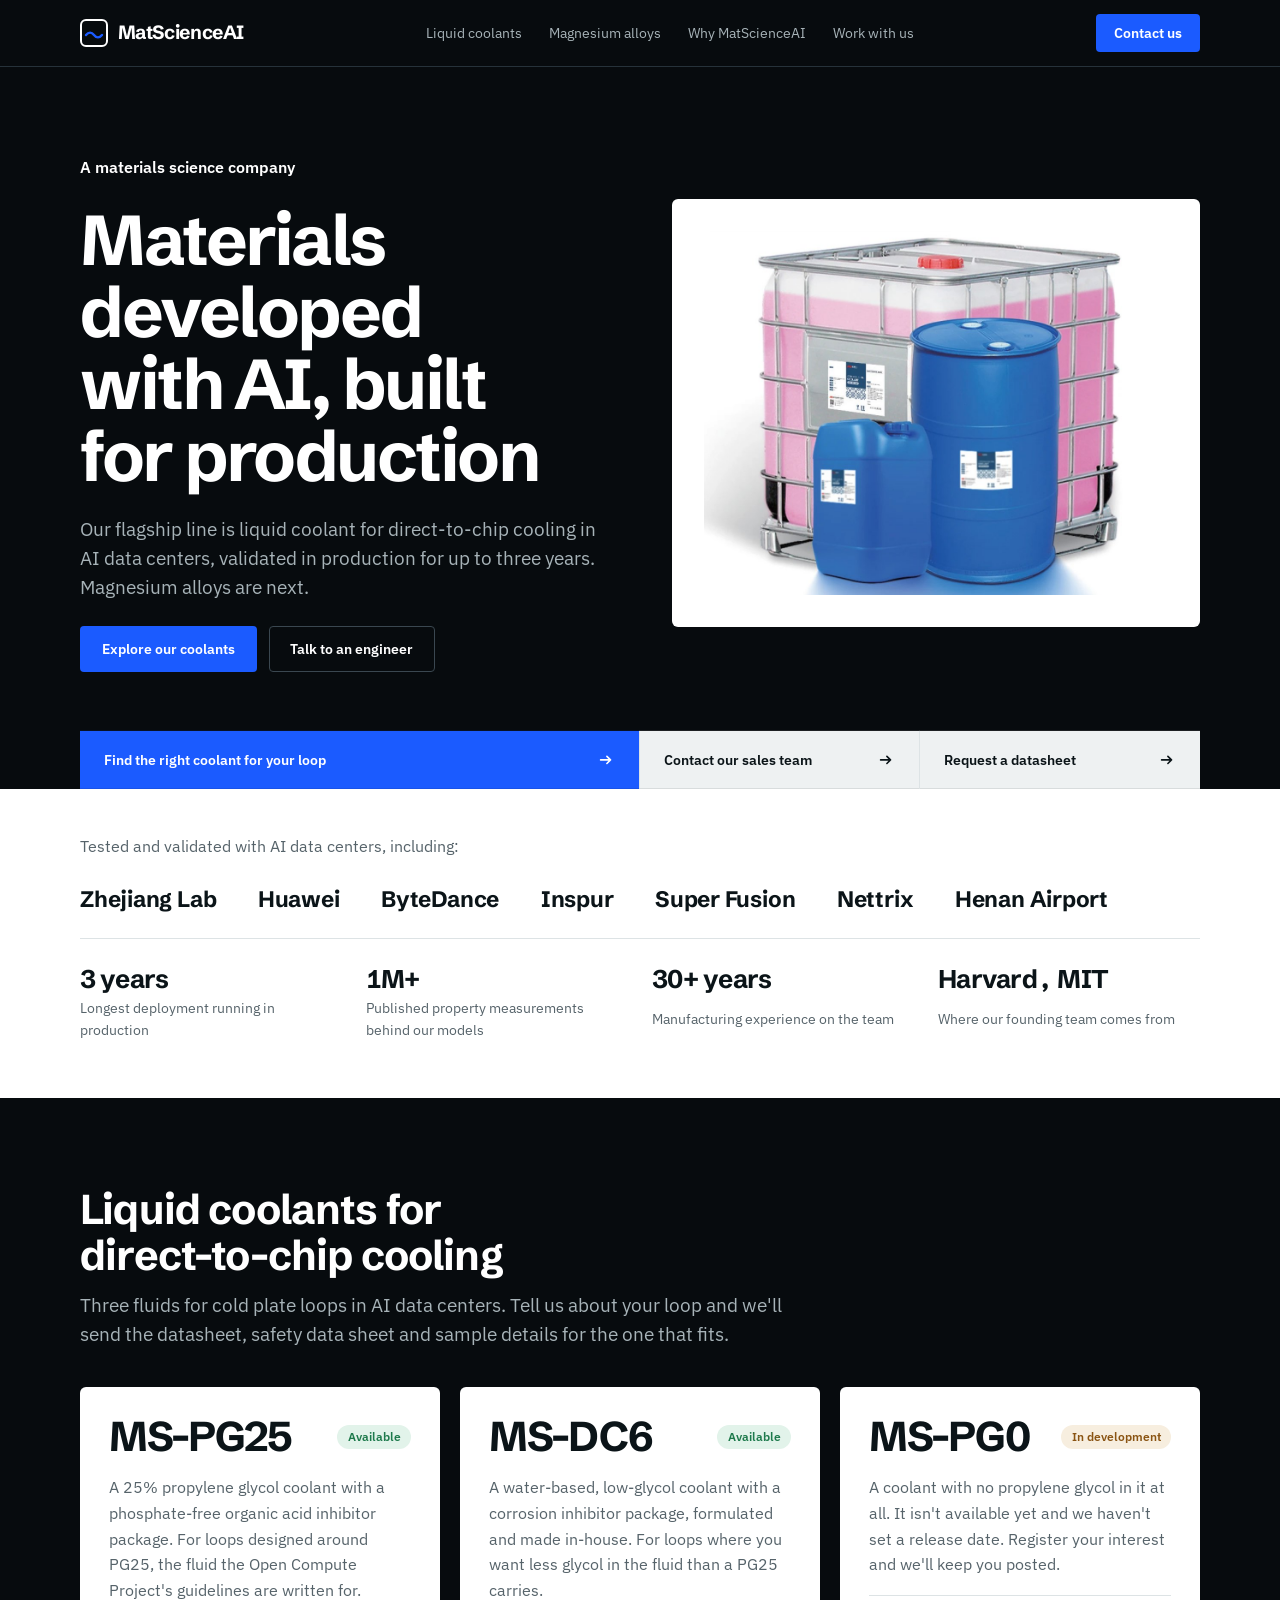
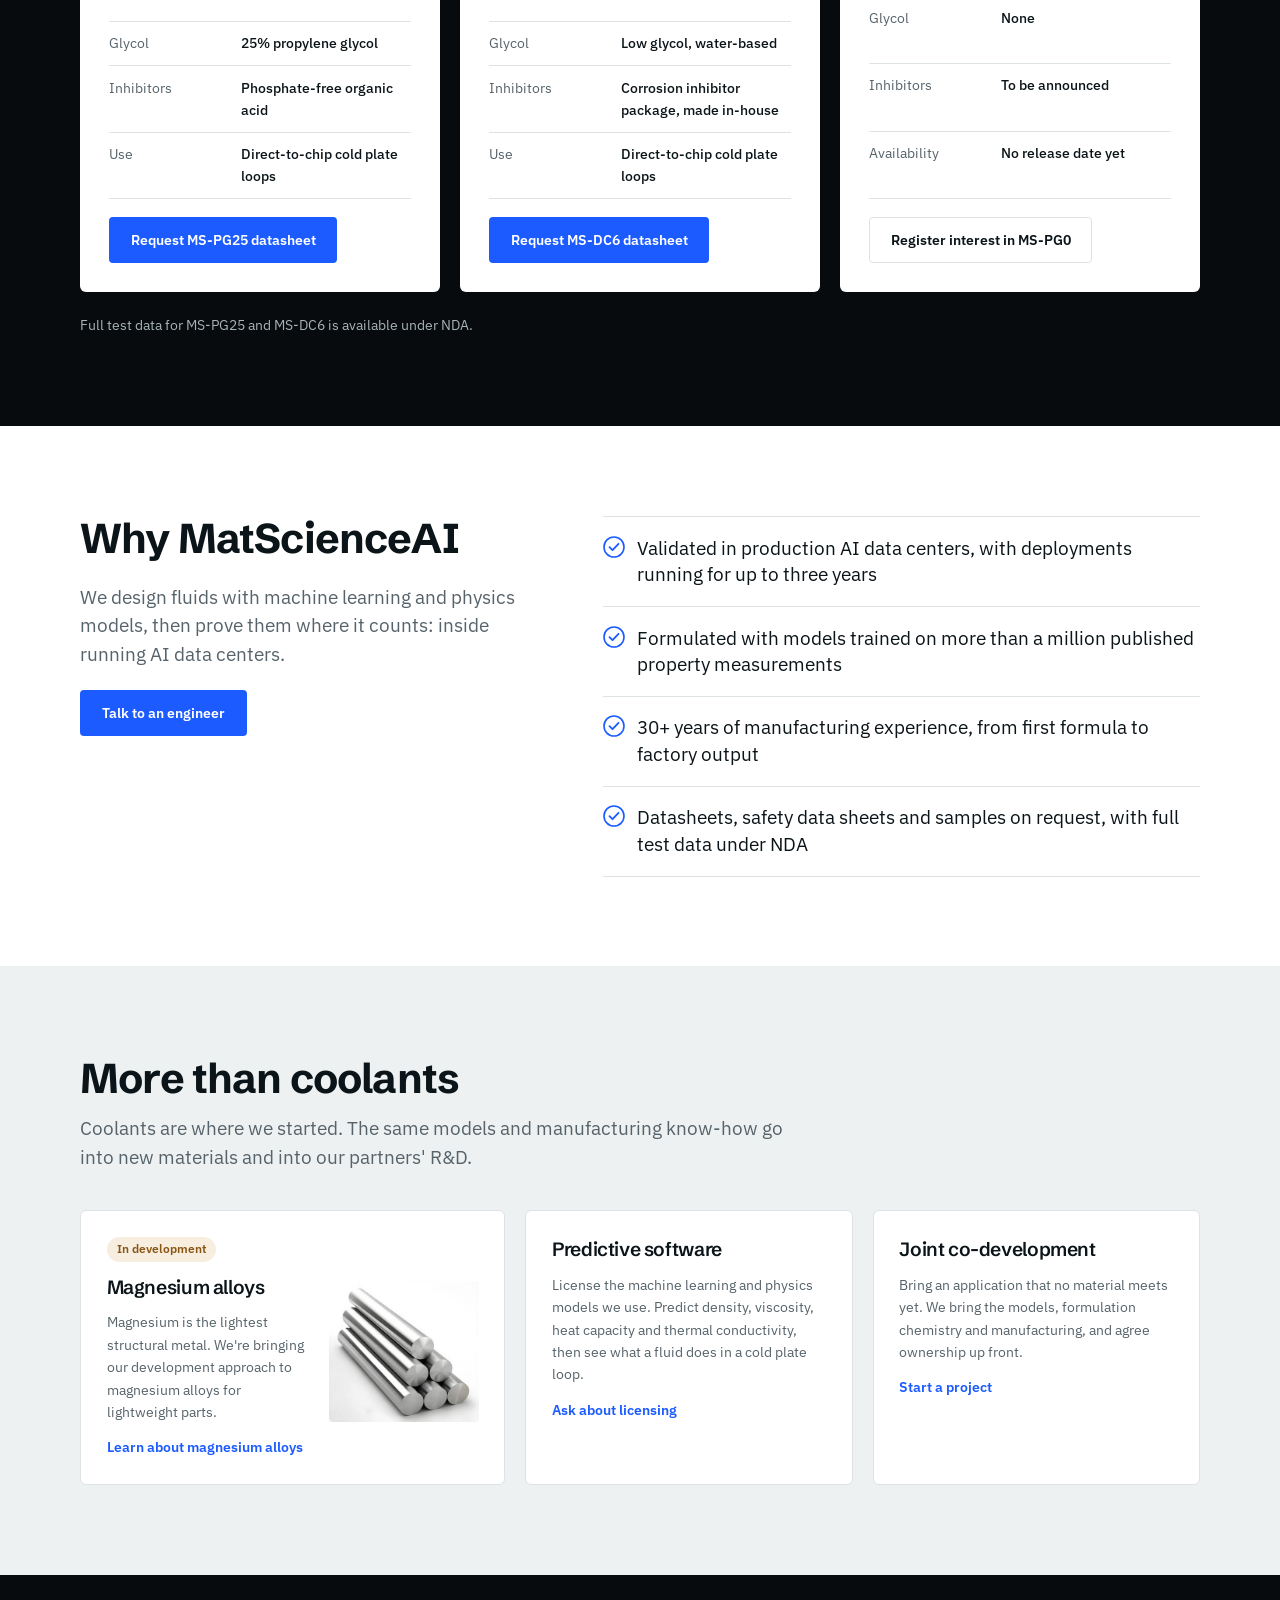
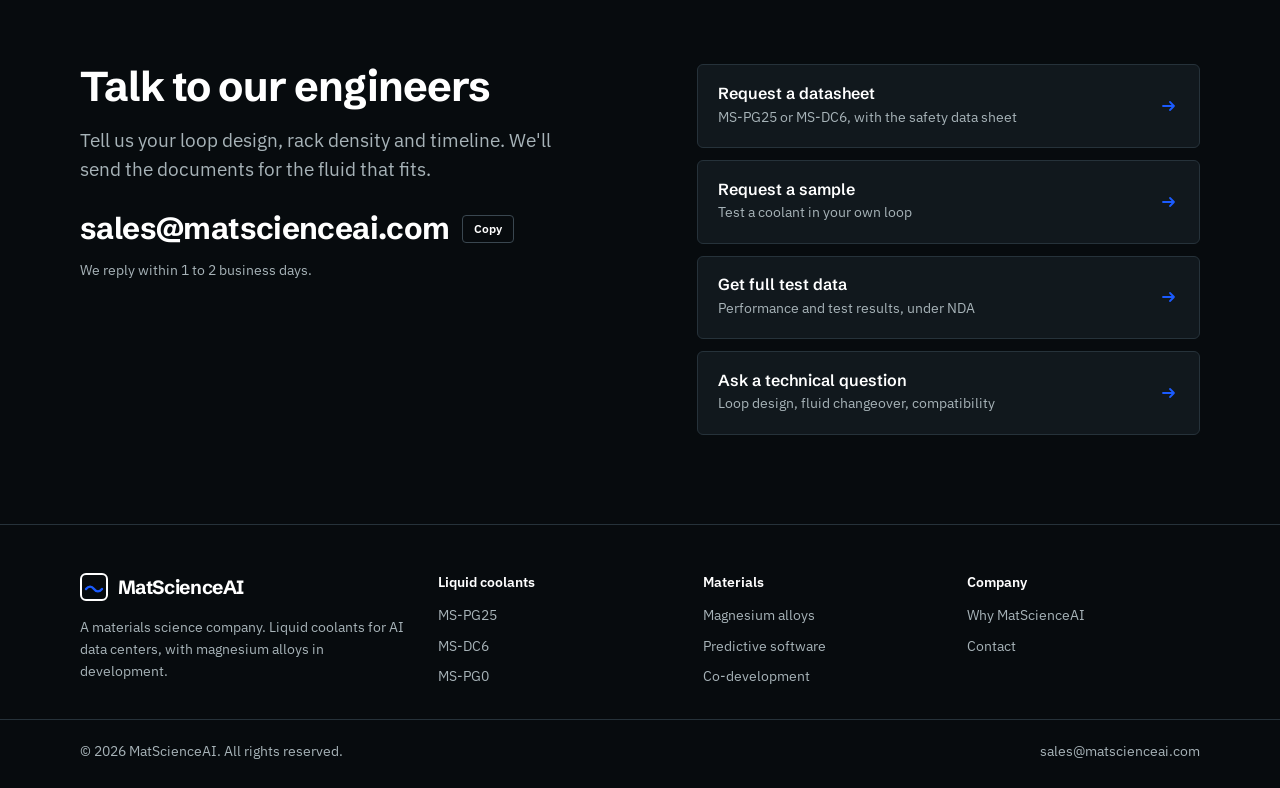
==== commit 7ebaf7e8: "Remove blog content; quick links now go coolant, sales, datasheet Co-Authored-By: Claude Opus 5.5 <n" ====
--- a/index.html
+++ b/index.html
@@ -24,7 +24,6 @@
       <a href="magnesium.html">Magnesium alloys</a>
       <a href="#why">Why MatScienceAI</a>
       <a href="#more">Work with us</a>
-      <a href="https://www.matscienceai.com/blog" target="_blank" rel="noopener">Blog</a>
     </nav>
     <a class="btn btn-blue" href="#contact">Contact us</a>
   </div>
@@ -52,8 +51,8 @@
     <div class="quickbar-wrap">
       <nav class="quickbar" aria-label="Quick links">
         <a href="#coolants">Find the right coolant for your loop<svg viewBox="0 0 20 20" aria-hidden="true"><path d="M4 10h11m-4-4 4 4-4 4" fill="none" stroke="currentColor" stroke-width="1.8" stroke-linecap="round" stroke-linejoin="round"/></svg></a>
-        <a href="#contact">Request a datasheet<svg viewBox="0 0 20 20" aria-hidden="true"><path d="M4 10h11m-4-4 4 4-4 4" fill="none" stroke="currentColor" stroke-width="1.8" stroke-linecap="round" stroke-linejoin="round"/></svg></a>
-        <a href="https://www.matscienceai.com/blog" target="_blank" rel="noopener">Read the coolant blog<svg viewBox="0 0 20 20" aria-hidden="true"><path d="M4 10h11m-4-4 4 4-4 4" fill="none" stroke="currentColor" stroke-width="1.8" stroke-linecap="round" stroke-linejoin="round"/></svg></a>
+        <a href="#contact">Contact our sales team<svg viewBox="0 0 20 20" aria-hidden="true"><path d="M4 10h11m-4-4 4 4-4 4" fill="none" stroke="currentColor" stroke-width="1.8" stroke-linecap="round" stroke-linejoin="round"/></svg></a>
+        <a href="mailto:sales@matscienceai.com?subject=Datasheet%20request">Request a datasheet<svg viewBox="0 0 20 20" aria-hidden="true"><path d="M4 10h11m-4-4 4 4-4 4" fill="none" stroke="currentColor" stroke-width="1.8" stroke-linecap="round" stroke-linejoin="round"/></svg></a>
       </nav>
     </div>
   </div>
@@ -161,20 +160,6 @@
     </div>
   </section>
 
-  <section class="band-grey" aria-labelledby="res-h" style="padding-bottom:clamp(3.5rem,7vw,6rem)">
-    <div class="wrap">
-      <div class="section-head" style="margin-bottom:1.4rem"><h2 id="res-h">From the blog</h2></div>
-      <article class="resource">
-        <div>
-          <span class="kind">Article, November 4, 2026</span>
-          <h3>Can you mix PG25 coolants from different suppliers?</h3>
-          <p>What OCP's 2026 documents say, what the only public mixing test we found shows, and how to change fluids.</p>
-        </div>
-        <a class="btn btn-ghost" href="https://www.matscienceai.com/blog" target="_blank" rel="noopener">Read the article</a>
-      </article>
-    </div>
-  </section>
-
   <section class="band-black band-pad" id="contact" aria-labelledby="contact-h">
     <div class="wrap contact-grid">
       <div>
@@ -201,7 +186,7 @@
     </div>
     <div><h4>Liquid coolants</h4><ul><li><a href="#coolants">MS-PG25</a></li><li><a href="#coolants">MS-DC6</a></li><li><a href="#coolants">MS-PG0</a></li></ul></div>
     <div><h4>Materials</h4><ul><li><a href="magnesium.html">Magnesium alloys</a></li><li><a href="#more">Predictive software</a></li><li><a href="#more">Co-development</a></li></ul></div>
-    <div><h4>Company</h4><ul><li><a href="#why">Why MatScienceAI</a></li><li><a href="https://www.matscienceai.com/blog" target="_blank" rel="noopener">Blog</a></li><li><a href="#contact">Contact</a></li></ul></div>
+    <div><h4>Company</h4><ul><li><a href="#why">Why MatScienceAI</a></li><li><a href="#contact">Contact</a></li></ul></div>
   </div>
   <div class="footer-base"><div class="wrap"><span>© 2026 MatScienceAI. All rights reserved.</span><span>sales@matscienceai.com</span></div></div>
 </footer>
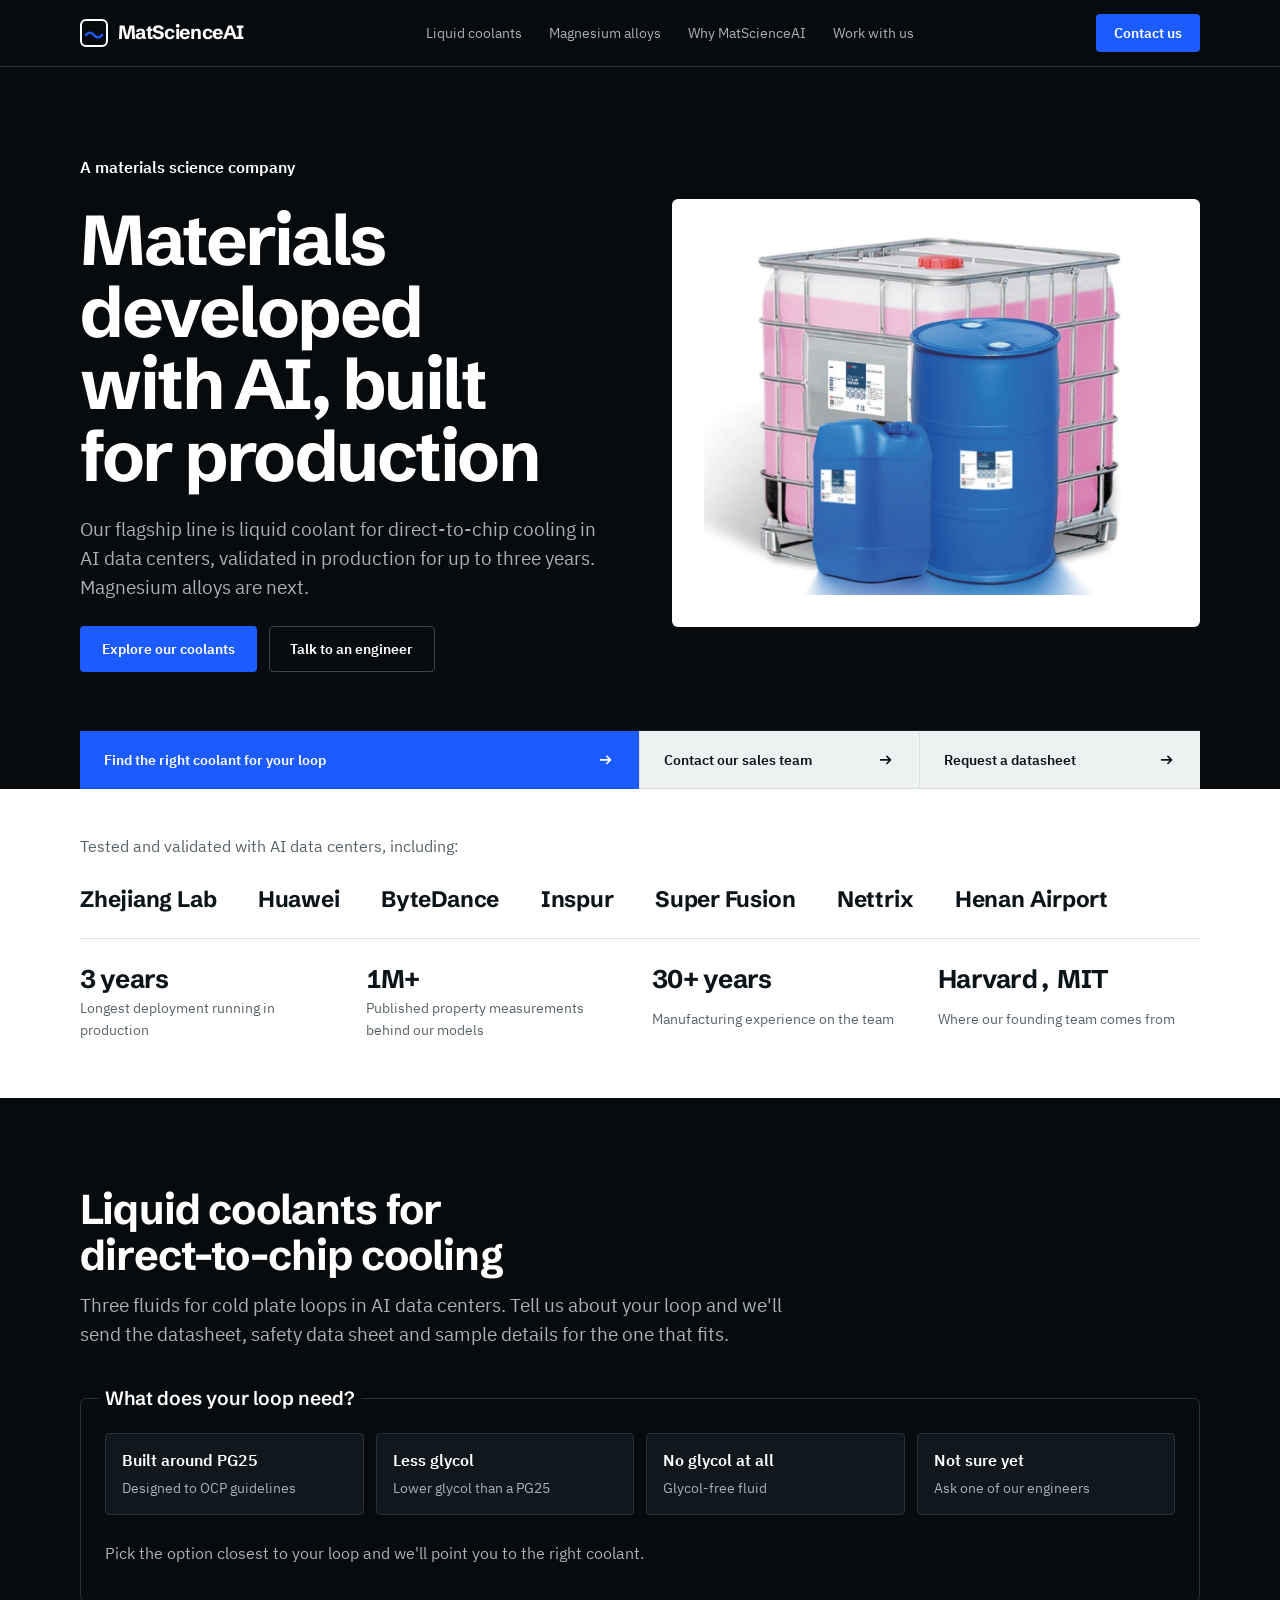
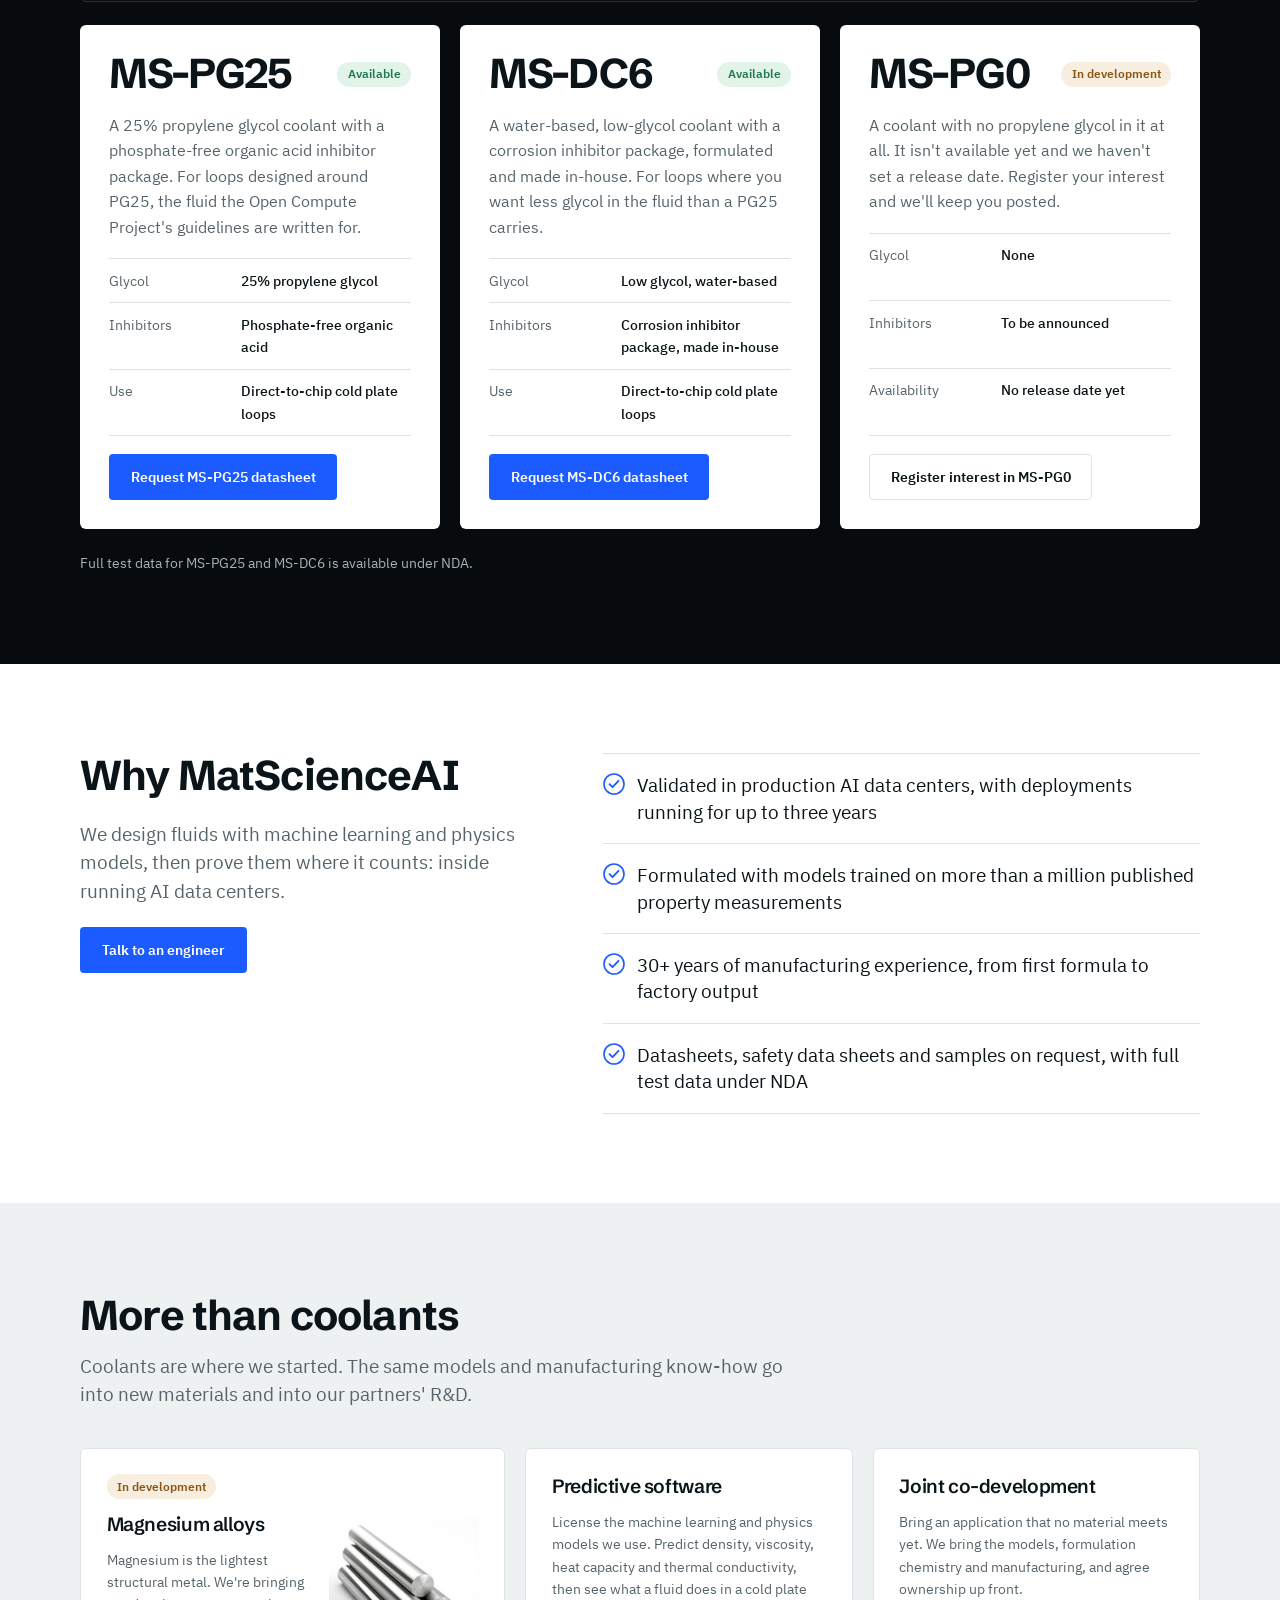
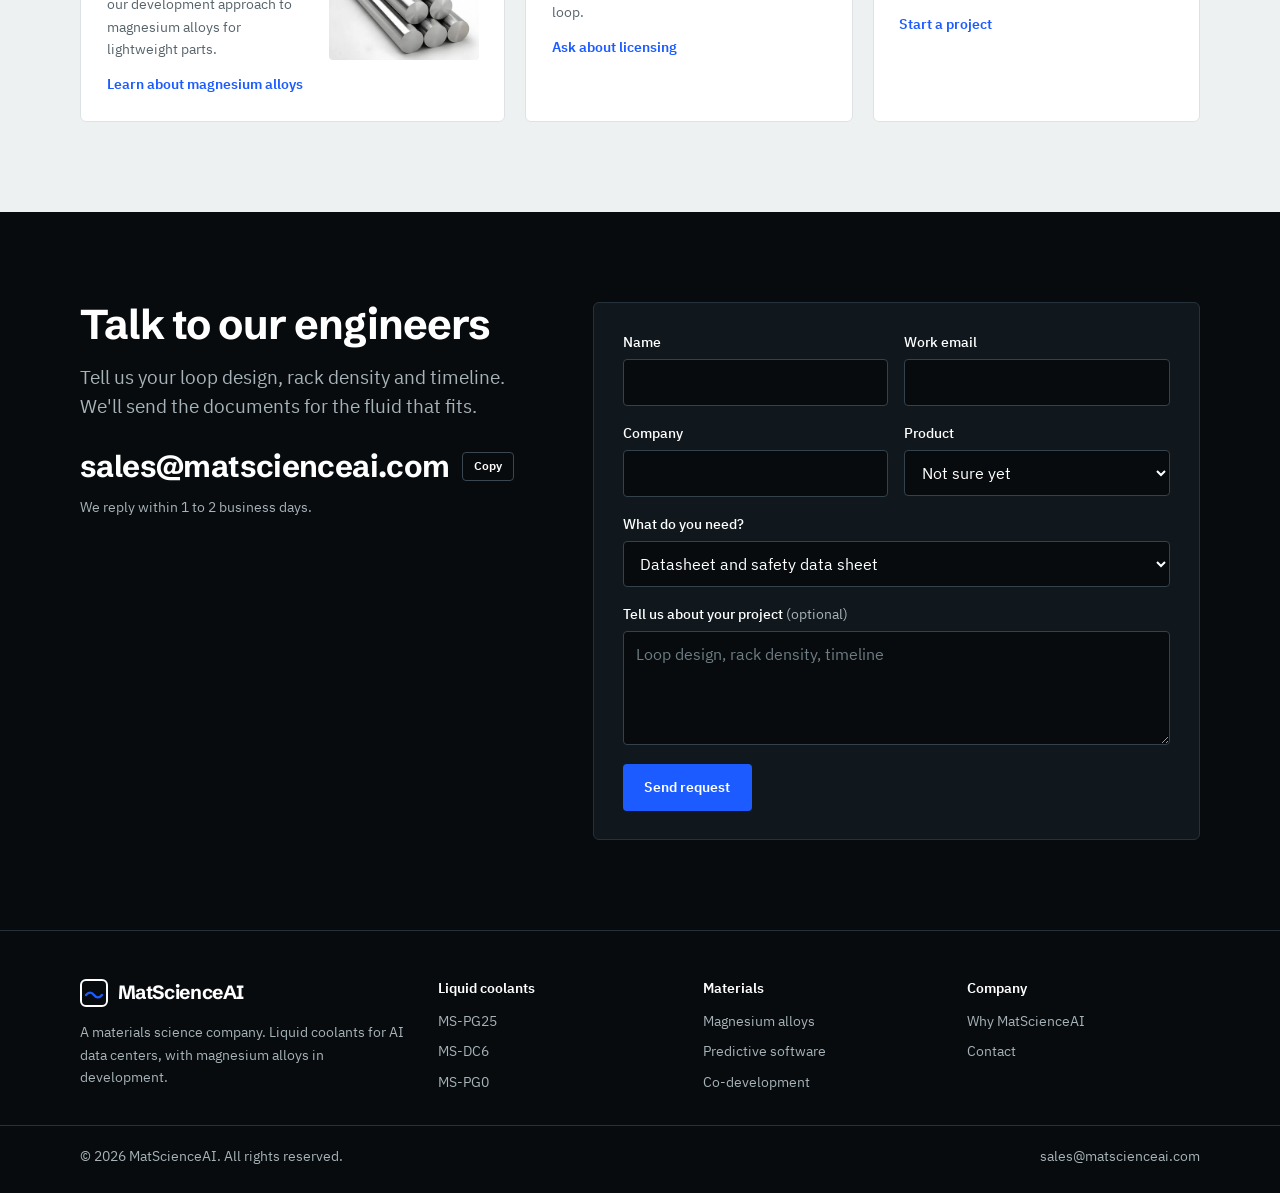
==== commit fca70dc8: "Add contact form, coolant finder and self-hosted fonts - Contact form replaces mailto links on both " ====
--- a/index.html
+++ b/index.html
@@ -6,9 +6,8 @@
 <title>MatScienceAI</title>
 <meta name="claude:viewport-fit-sides" content="cover">
 <meta name="description" content="MatScienceAI is a materials science company. Our flagship line is liquid coolant for direct-to-chip cooling in AI data centers: MS-PG25, MS-DC6 and MS-PG0.">
-<link rel="preconnect" href="https://fonts.googleapis.com">
-<link rel="preconnect" href="https://fonts.gstatic.com" crossorigin>
-<link rel="stylesheet" href="https://fonts.googleapis.com/css2?family=IBM+Plex+Sans:wght@400;500;600&family=Schibsted+Grotesk:wght@500;600;700&display=swap">
+<link rel="preload" href="assets/fonts/schibsted-grotesk-latin-700-normal.woff2" as="font" type="font/woff2" crossorigin>
+<link rel="preload" href="assets/fonts/ibm-plex-sans-latin-400-normal.woff2" as="font" type="font/woff2" crossorigin>
 <link rel="stylesheet" href="assets/site.css">
 </head>
 <body>
@@ -52,7 +51,7 @@
       <nav class="quickbar" aria-label="Quick links">
         <a href="#coolants">Find the right coolant for your loop<svg viewBox="0 0 20 20" aria-hidden="true"><path d="M4 10h11m-4-4 4 4-4 4" fill="none" stroke="currentColor" stroke-width="1.8" stroke-linecap="round" stroke-linejoin="round"/></svg></a>
         <a href="#contact">Contact our sales team<svg viewBox="0 0 20 20" aria-hidden="true"><path d="M4 10h11m-4-4 4 4-4 4" fill="none" stroke="currentColor" stroke-width="1.8" stroke-linecap="round" stroke-linejoin="round"/></svg></a>
-        <a href="mailto:sales@matscienceai.com?subject=Datasheet%20request">Request a datasheet<svg viewBox="0 0 20 20" aria-hidden="true"><path d="M4 10h11m-4-4 4 4-4 4" fill="none" stroke="currentColor" stroke-width="1.8" stroke-linecap="round" stroke-linejoin="round"/></svg></a>
+        <a href="#contact" data-need="Datasheet and safety data sheet">Request a datasheet<svg viewBox="0 0 20 20" aria-hidden="true"><path d="M4 10h11m-4-4 4 4-4 4" fill="none" stroke="currentColor" stroke-width="1.8" stroke-linecap="round" stroke-linejoin="round"/></svg></a>
       </nav>
     </div>
   </div>
@@ -78,8 +77,18 @@
         <h2 id="coolants-h">Liquid coolants for direct-to-chip cooling</h2>
         <p>Three fluids for cold plate loops in AI data centers. Tell us about your loop and we'll send the datasheet, safety data sheet and sample details for the one that fits.</p>
       </div>
+      <fieldset class="finder" id="finder">
+        <legend>What does your loop need?</legend>
+        <div class="finder-options">
+          <label><input type="radio" name="finder" value="pg25"><span><b>Built around PG25</b><small>Designed to OCP guidelines</small></span></label>
+          <label><input type="radio" name="finder" value="dc6"><span><b>Less glycol</b><small>Lower glycol than a PG25</small></span></label>
+          <label><input type="radio" name="finder" value="pg0"><span><b>No glycol at all</b><small>Glycol-free fluid</small></span></label>
+          <label><input type="radio" name="finder" value="unsure"><span><b>Not sure yet</b><small>Ask one of our engineers</small></span></label>
+        </div>
+        <div class="finder-result" id="finderResult" aria-live="polite">Pick the option closest to your loop and we'll point you to the right coolant.</div>
+      </fieldset>
       <div class="cards">
-        <article class="card">
+        <article class="card" data-fluid="pg25">
           <div class="card-top"><h3 class="card-name">MS-PG25</h3><span class="pill pill-ok">Available</span></div>
           <p>A 25% propylene glycol coolant with a phosphate-free organic acid inhibitor package. For loops designed around PG25, the fluid the Open Compute Project's guidelines are written for.</p>
           <dl class="specs">
@@ -87,9 +96,9 @@
             <div><dt>Inhibitors</dt><dd>Phosphate-free organic acid</dd></div>
             <div><dt>Use</dt><dd>Direct-to-chip cold plate loops</dd></div>
           </dl>
-          <a class="btn btn-blue" href="mailto:sales@matscienceai.com?subject=MS-PG25%20datasheet%20request">Request MS-PG25 datasheet</a>
+          <a class="btn btn-blue" href="#contact" data-product="MS-PG25" data-need="Datasheet and safety data sheet">Request MS-PG25 datasheet</a>
         </article>
-        <article class="card">
+        <article class="card" data-fluid="dc6">
           <div class="card-top"><h3 class="card-name">MS-DC6</h3><span class="pill pill-ok">Available</span></div>
           <p>A water-based, low-glycol coolant with a corrosion inhibitor package, formulated and made in-house. For loops where you want less glycol in the fluid than a PG25 carries.</p>
           <dl class="specs">
@@ -97,9 +106,9 @@
             <div><dt>Inhibitors</dt><dd>Corrosion inhibitor package, made in-house</dd></div>
             <div><dt>Use</dt><dd>Direct-to-chip cold plate loops</dd></div>
           </dl>
-          <a class="btn btn-blue" href="mailto:sales@matscienceai.com?subject=MS-DC6%20datasheet%20request">Request MS-DC6 datasheet</a>
+          <a class="btn btn-blue" href="#contact" data-product="MS-DC6" data-need="Datasheet and safety data sheet">Request MS-DC6 datasheet</a>
         </article>
-        <article class="card">
+        <article class="card" data-fluid="pg0">
           <div class="card-top"><h3 class="card-name">MS-PG0</h3><span class="pill pill-dev">In development</span></div>
           <p>A coolant with no propylene glycol in it at all. It isn't available yet and we haven't set a release date. Register your interest and we'll keep you posted.</p>
           <dl class="specs">
@@ -107,7 +116,7 @@
             <div><dt>Inhibitors</dt><dd>To be announced</dd></div>
             <div><dt>Availability</dt><dd>No release date yet</dd></div>
           </dl>
-          <a class="btn btn-ghost" href="mailto:sales@matscienceai.com?subject=MS-PG0%20early%20interest">Register interest in MS-PG0</a>
+          <a class="btn btn-ghost" href="#contact" data-product="MS-PG0" data-need="Updates on availability">Register interest in MS-PG0</a>
         </article>
       </div>
       <p class="cards-note">Full test data for MS-PG25 and MS-DC6 is available under NDA.</p>
@@ -146,12 +155,12 @@
           </div>
           <img src="assets/images/magnesium-rods.jpg" width="386" height="384" alt="Stacked magnesium alloy rods" loading="lazy">
         </a>
-        <a class="tile" href="mailto:sales@matscienceai.com?subject=Predictive%20software%20licensing">
+        <a class="tile" href="#contact" data-product="Predictive software" data-need="Something else">
           <h3>Predictive software</h3>
           <p>License the machine learning and physics models we use. Predict density, viscosity, heat capacity and thermal conductivity, then see what a fluid does in a cold plate loop.</p>
           <span class="more">Ask about licensing</span>
         </a>
-        <a class="tile" href="mailto:sales@matscienceai.com?subject=Joint%20materials%20co-development">
+        <a class="tile" href="#contact" data-product="Joint co-development" data-need="Something else">
           <h3>Joint co-development</h3>
           <p>Bring an application that no material meets yet. We bring the models, formulation chemistry and manufacturing, and agree ownership up front.</p>
           <span class="more">Start a project</span>
@@ -168,12 +177,22 @@
         <div class="email-big"><code id="email">sales@matscienceai.com</code><button class="copy-btn" type="button" data-copy="email">Copy</button></div>
         <p class="reply-time">We reply within 1 to 2 business days.</p>
       </div>
-      <div class="asks">
-        <a class="ask" href="mailto:sales@matscienceai.com?subject=Datasheet%20request"><div><b>Request a datasheet</b><span>MS-PG25 or MS-DC6, with the safety data sheet</span></div><svg viewBox="0 0 20 20" aria-hidden="true"><path d="M4 10h11m-4-4 4 4-4 4" fill="none" stroke="currentColor" stroke-width="1.8" stroke-linecap="round" stroke-linejoin="round"/></svg></a>
-        <a class="ask" href="mailto:sales@matscienceai.com?subject=Sample%20request"><div><b>Request a sample</b><span>Test a coolant in your own loop</span></div><svg viewBox="0 0 20 20" aria-hidden="true"><path d="M4 10h11m-4-4 4 4-4 4" fill="none" stroke="currentColor" stroke-width="1.8" stroke-linecap="round" stroke-linejoin="round"/></svg></a>
-        <a class="ask" href="mailto:sales@matscienceai.com?subject=NDA%20test%20data%20request"><div><b>Get full test data</b><span>Performance and test results, under NDA</span></div><svg viewBox="0 0 20 20" aria-hidden="true"><path d="M4 10h11m-4-4 4 4-4 4" fill="none" stroke="currentColor" stroke-width="1.8" stroke-linecap="round" stroke-linejoin="round"/></svg></a>
-        <a class="ask" href="mailto:sales@matscienceai.com?subject=Technical%20consultation"><div><b>Ask a technical question</b><span>Loop design, fluid changeover, compatibility</span></div><svg viewBox="0 0 20 20" aria-hidden="true"><path d="M4 10h11m-4-4 4 4-4 4" fill="none" stroke="currentColor" stroke-width="1.8" stroke-linecap="round" stroke-linejoin="round"/></svg></a>
-      </div>
+      <form class="lead-form" id="leadForm" novalidate data-endpoint="" data-default-product="Not sure yet">
+        <div class="lf-grid">
+          <div class="lf-field"><label for="lf-name">Name</label><input id="lf-name" name="name" type="text" autocomplete="name" required><p class="lf-error" id="lf-name-err"></p></div>
+          <div class="lf-field"><label for="lf-email">Work email</label><input id="lf-email" name="email" type="email" autocomplete="email" required><p class="lf-error" id="lf-email-err"></p></div>
+          <div class="lf-field"><label for="lf-company">Company</label><input id="lf-company" name="company" type="text" autocomplete="organization" required><p class="lf-error" id="lf-company-err"></p></div>
+          <div class="lf-field"><label for="lf-product">Product</label><select id="lf-product" name="product">
+            <option>Not sure yet</option><option>MS-PG25</option><option>MS-DC6</option><option>MS-PG0</option><option>Magnesium alloys</option><option>Predictive software</option><option>Joint co-development</option>
+          </select></div>
+          <div class="lf-field lf-wide"><label for="lf-need">What do you need?</label><select id="lf-need" name="need">
+            <option>Datasheet and safety data sheet</option><option>A sample</option><option>Full test data (under NDA)</option><option>Technical question</option><option>Updates on availability</option><option>Something else</option>
+          </select></div>
+          <div class="lf-field lf-wide"><label for="lf-msg">Tell us about your project <span class="lf-opt">(optional)</span></label><textarea id="lf-msg" name="message" rows="4" placeholder="Loop design, rack density, timeline"></textarea></div>
+          <input class="lf-hp" type="text" name="_gotcha" tabindex="-1" autocomplete="off" aria-hidden="true">
+        </div>
+        <div class="lf-actions"><button class="btn btn-blue" type="submit" id="lf-submit">Send request</button><p class="lf-status" id="lfStatus" aria-live="polite"></p></div>
+      </form>
     </div>
   </section>
 </main>
@@ -191,14 +210,6 @@
   <div class="footer-base"><div class="wrap"><span>© 2026 MatScienceAI. All rights reserved.</span><span>sales@matscienceai.com</span></div></div>
 </footer>
 
-<script>
-document.querySelectorAll('[data-copy]').forEach(function (btn) {
-  btn.addEventListener('click', function () {
-    var el = document.getElementById(btn.dataset.copy);
-    function selectIt() { var r = document.createRange(); r.selectNodeContents(el); var s = getSelection(); s.removeAllRanges(); s.addRange(r); btn.textContent = 'Selected'; }
-    try { navigator.clipboard.writeText(el.textContent).then(function () { btn.textContent = 'Copied'; }, selectIt); } catch (e) { selectIt(); }
-  });
-});
-</script>
+<script src="assets/site.js"></script>
 </body>
 </html>
--- a/assets/site.css
+++ b/assets/site.css
@@ -1,3 +1,11 @@
+/* Fonts are self-hosted (SIL OFL 1.1, licenses in assets/fonts/) so pages load without Google Fonts, which is unreliable in mainland China. */
+@font-face { font-family: "IBM Plex Sans"; font-style: normal; font-weight: 400; font-display: swap; src: url("fonts/ibm-plex-sans-latin-400-normal.woff2") format("woff2"); }
+@font-face { font-family: "IBM Plex Sans"; font-style: normal; font-weight: 500; font-display: swap; src: url("fonts/ibm-plex-sans-latin-500-normal.woff2") format("woff2"); }
+@font-face { font-family: "IBM Plex Sans"; font-style: normal; font-weight: 600; font-display: swap; src: url("fonts/ibm-plex-sans-latin-600-normal.woff2") format("woff2"); }
+@font-face { font-family: "Schibsted Grotesk"; font-style: normal; font-weight: 500; font-display: swap; src: url("fonts/schibsted-grotesk-latin-500-normal.woff2") format("woff2"); }
+@font-face { font-family: "Schibsted Grotesk"; font-style: normal; font-weight: 600; font-display: swap; src: url("fonts/schibsted-grotesk-latin-600-normal.woff2") format("woff2"); }
+@font-face { font-family: "Schibsted Grotesk"; font-style: normal; font-weight: 700; font-display: swap; src: url("fonts/schibsted-grotesk-latin-700-normal.woff2") format("woff2"); }
+
 /* MatScienceAI site styles.
    Layout: industrial, LiquidStack-like rhythm. Black hero and closing bands, white and light-grey content bands,
    product cards up front. One brand blue, used for actions and status only. Single fixed look (no dark mode). */
@@ -19,8 +27,8 @@
   --dev: #8A5413;
   --dev-soft: #F7EEDF;
 
-  --display: "Schibsted Grotesk", "Helvetica Neue", Arial, sans-serif;
-  --body: "IBM Plex Sans", "Segoe UI", Roboto, Arial, sans-serif;
+  --display: "Schibsted Grotesk", "Helvetica Neue", Arial, "PingFang SC", "Microsoft YaHei", sans-serif;
+  --body: "IBM Plex Sans", "Segoe UI", Roboto, Arial, "PingFang SC", "Microsoft YaHei", sans-serif;
   --step--1: 0.875rem;
   --step-0: 1rem;
   --step-1: 1.2rem;
@@ -169,7 +177,7 @@
 @media (max-width: 640px) { .resource { grid-template-columns: minmax(0, 1fr); } }
 
 /* Contact */
-.contact-grid { display: grid; grid-template-columns: minmax(0, 1.1fr) minmax(0, 1fr); gap: clamp(2rem, 5vw, 4rem); align-items: start; }
+.contact-grid { display: grid; grid-template-columns: minmax(0, 0.85fr) minmax(0, 1.15fr); gap: clamp(2rem, 5vw, 4rem); align-items: start; }
 .contact-lede { color: var(--muted-on-dark); font-size: var(--step-1); line-height: 1.5; margin-top: 1rem; max-width: 32rem; }
 .email-big { display: flex; flex-wrap: wrap; align-items: center; gap: 0.75rem; margin-top: 1.8rem; }
 .email-big code { font: 700 clamp(1.3rem, 2.6vw, 1.9rem)/1.1 var(--display); letter-spacing: -0.02em; user-select: all; overflow-wrap: anywhere; }
@@ -216,3 +224,47 @@
 
 /* Product photos have off-white studio backgrounds; blend them into their white panels. */
 .hero-photo img, .mg-photo img, .tile-feature img { mix-blend-mode: multiply; }
+
+/* Coolant finder */
+.finder { border: 1px solid var(--line-dark); border-radius: 6px; padding: 1.4rem 1.5rem 1.5rem; margin: 0 0 1.4rem; display: grid; gap: 1rem; min-width: 0; }
+.finder legend { font: 600 var(--step-1)/1.2 var(--display); padding: 0 0.4rem; margin-left: -0.4rem; }
+.finder-options { display: grid; grid-template-columns: repeat(4, minmax(0, 1fr)); gap: 0.75rem; }
+.finder-options label { position: relative; cursor: pointer; }
+.finder-options input { position: absolute; opacity: 0; inset: 0; margin: 0; cursor: pointer; }
+.finder-options span { display: grid; gap: 0.2rem; height: 100%; padding: 0.9rem 1rem; border: 1px solid var(--line-dark); border-radius: 4px; background: var(--black-2); }
+.finder-options b { font-weight: 600; }
+.finder-options small { color: var(--muted-on-dark); font-size: var(--step--1); }
+.finder-options label:hover span { border-color: var(--muted-on-dark); }
+.finder-options input:checked + span { border-color: var(--blue); background: #0E1B3D; box-shadow: inset 0 0 0 1px var(--blue); }
+.finder-options input:focus-visible + span { outline: 2px solid var(--blue); outline-offset: 3px; }
+.finder-result { display: flex; flex-wrap: wrap; align-items: center; gap: 0.6rem 1.2rem; color: var(--muted-on-dark); min-height: 2.9rem; }
+.finder-result span { color: var(--white); }
+@media (max-width: 860px) { .finder-options { grid-template-columns: repeat(2, minmax(0, 1fr)); } }
+@media (max-width: 420px) { .finder-options { grid-template-columns: minmax(0, 1fr); } }
+.card { transition: opacity 0.2s ease, box-shadow 0.2s ease; }
+.card.is-match { box-shadow: 0 0 0 3px var(--blue); }
+.card.is-dim { opacity: 0.45; }
+
+/* Contact form (on the black band) */
+.lead-form { background: var(--black-2); border: 1px solid var(--line-dark); border-radius: 6px; padding: clamp(1.2rem, 3vw, 1.8rem); display: grid; gap: 1.2rem; min-width: 0; }
+.lf-grid { display: grid; grid-template-columns: repeat(2, minmax(0, 1fr)); gap: 1rem; }
+.lf-field { display: grid; gap: 0.35rem; align-content: start; min-width: 0; }
+.lf-wide { grid-column: 1 / -1; }
+.lf-field label { font-size: var(--step--1); font-weight: 500; }
+.lf-opt { color: var(--muted-on-dark); font-weight: 400; }
+.lead-form input, .lead-form select, .lead-form textarea { width: 100%; font: 400 var(--step-0)/1.4 var(--body); color: var(--white); background: var(--black); border: 1px solid #34424B; border-radius: 4px; padding: 0.7rem 0.8rem; color-scheme: dark; }
+.lead-form textarea { resize: vertical; min-height: 6rem; }
+.lead-form ::placeholder { color: #6E7C83; }
+.lead-form input:focus, .lead-form select:focus, .lead-form textarea:focus { outline: none; border-color: var(--blue); box-shadow: 0 0 0 1px var(--blue); }
+.lead-form [aria-invalid="true"] { border-color: #FF6B5E; }
+.lf-error { color: #FF8F84; font-size: var(--step--1); min-height: 0; }
+.lf-error:empty { display: none; }
+.lf-hp { position: absolute; left: -9999px; width: 1px; height: 1px; opacity: 0; }
+.lf-actions { display: flex; flex-wrap: wrap; align-items: center; gap: 0.8rem 1.2rem; }
+.lf-actions .btn:disabled { opacity: 0.6; cursor: progress; }
+.lf-status { font-size: var(--step--1); color: var(--muted-on-dark); flex: 1 1 16rem; }
+.lf-status.is-warn { color: #F2C27A; }
+.lf-status a { color: var(--white); }
+.lf-done { display: grid; gap: 0.5rem; padding-block: 1rem; }
+.lf-done p { color: var(--muted-on-dark); }
+@media (max-width: 520px) { .lf-grid { grid-template-columns: minmax(0, 1fr); } }
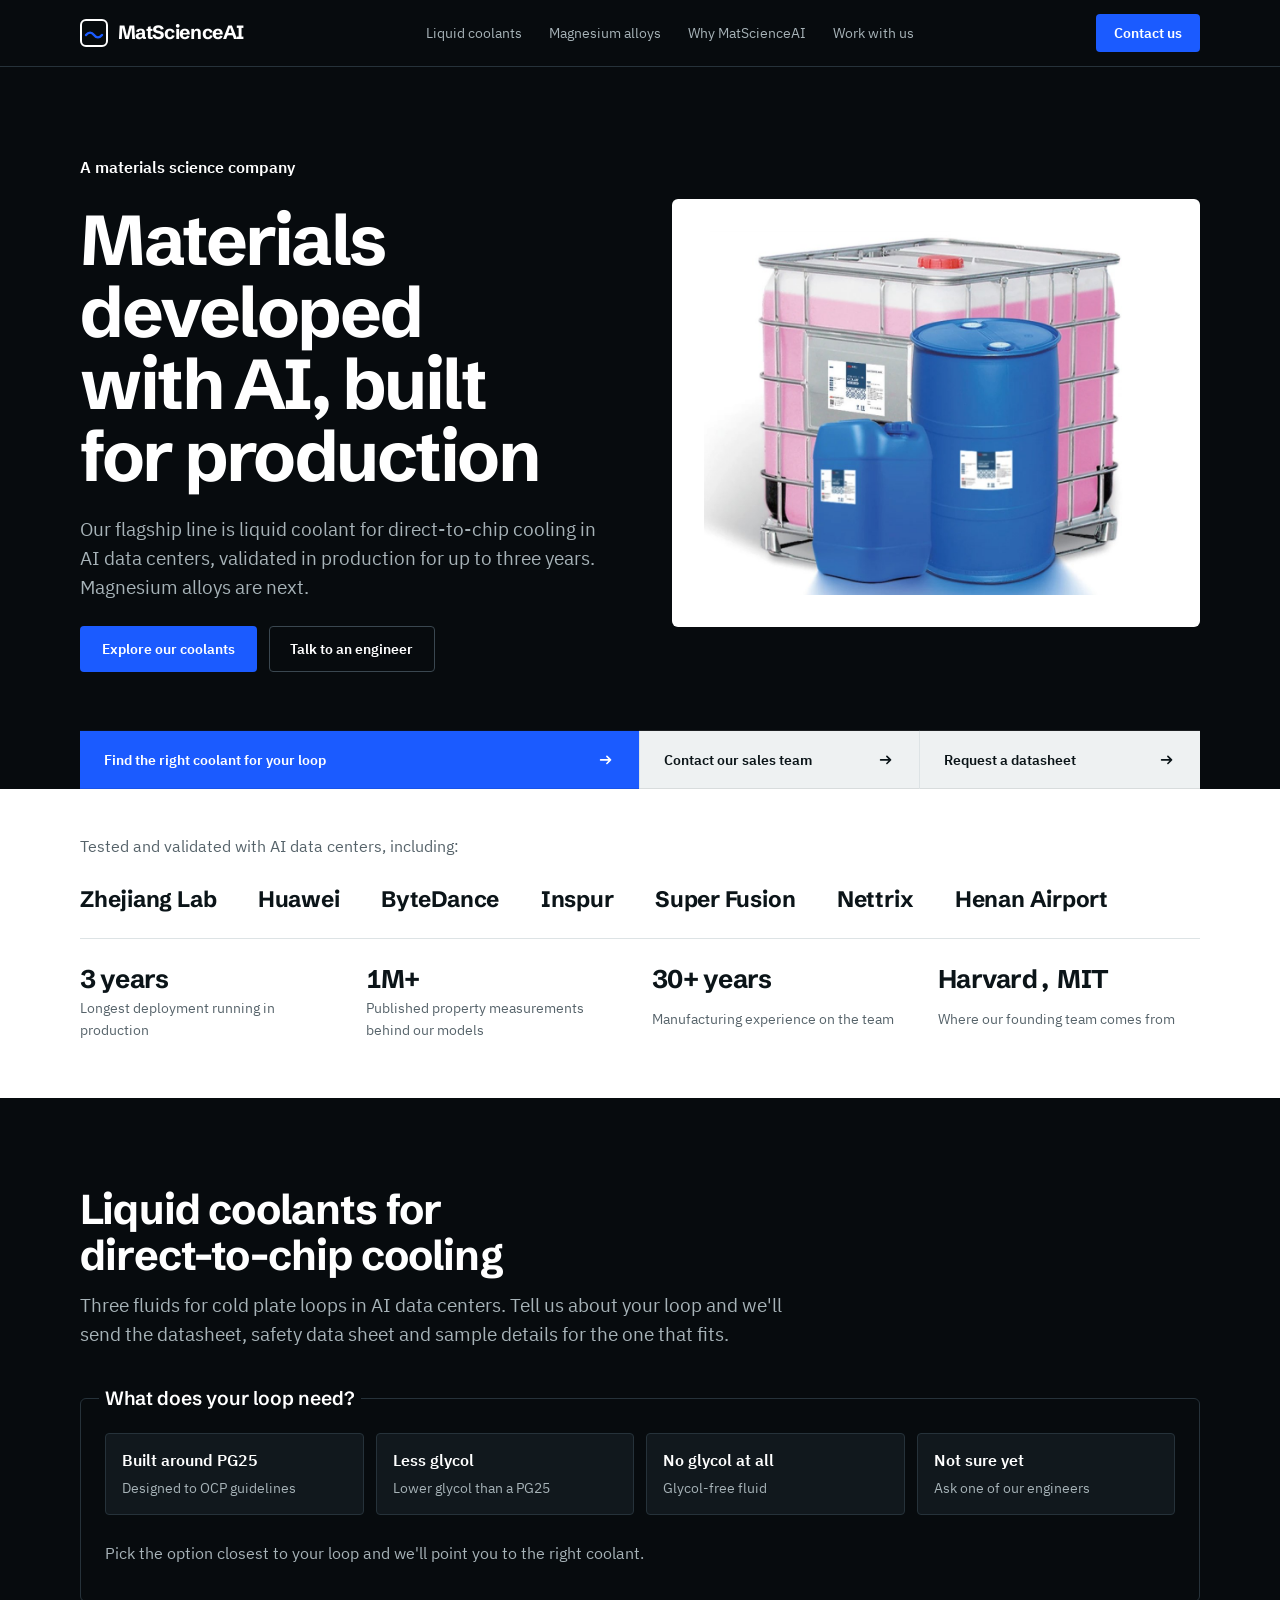
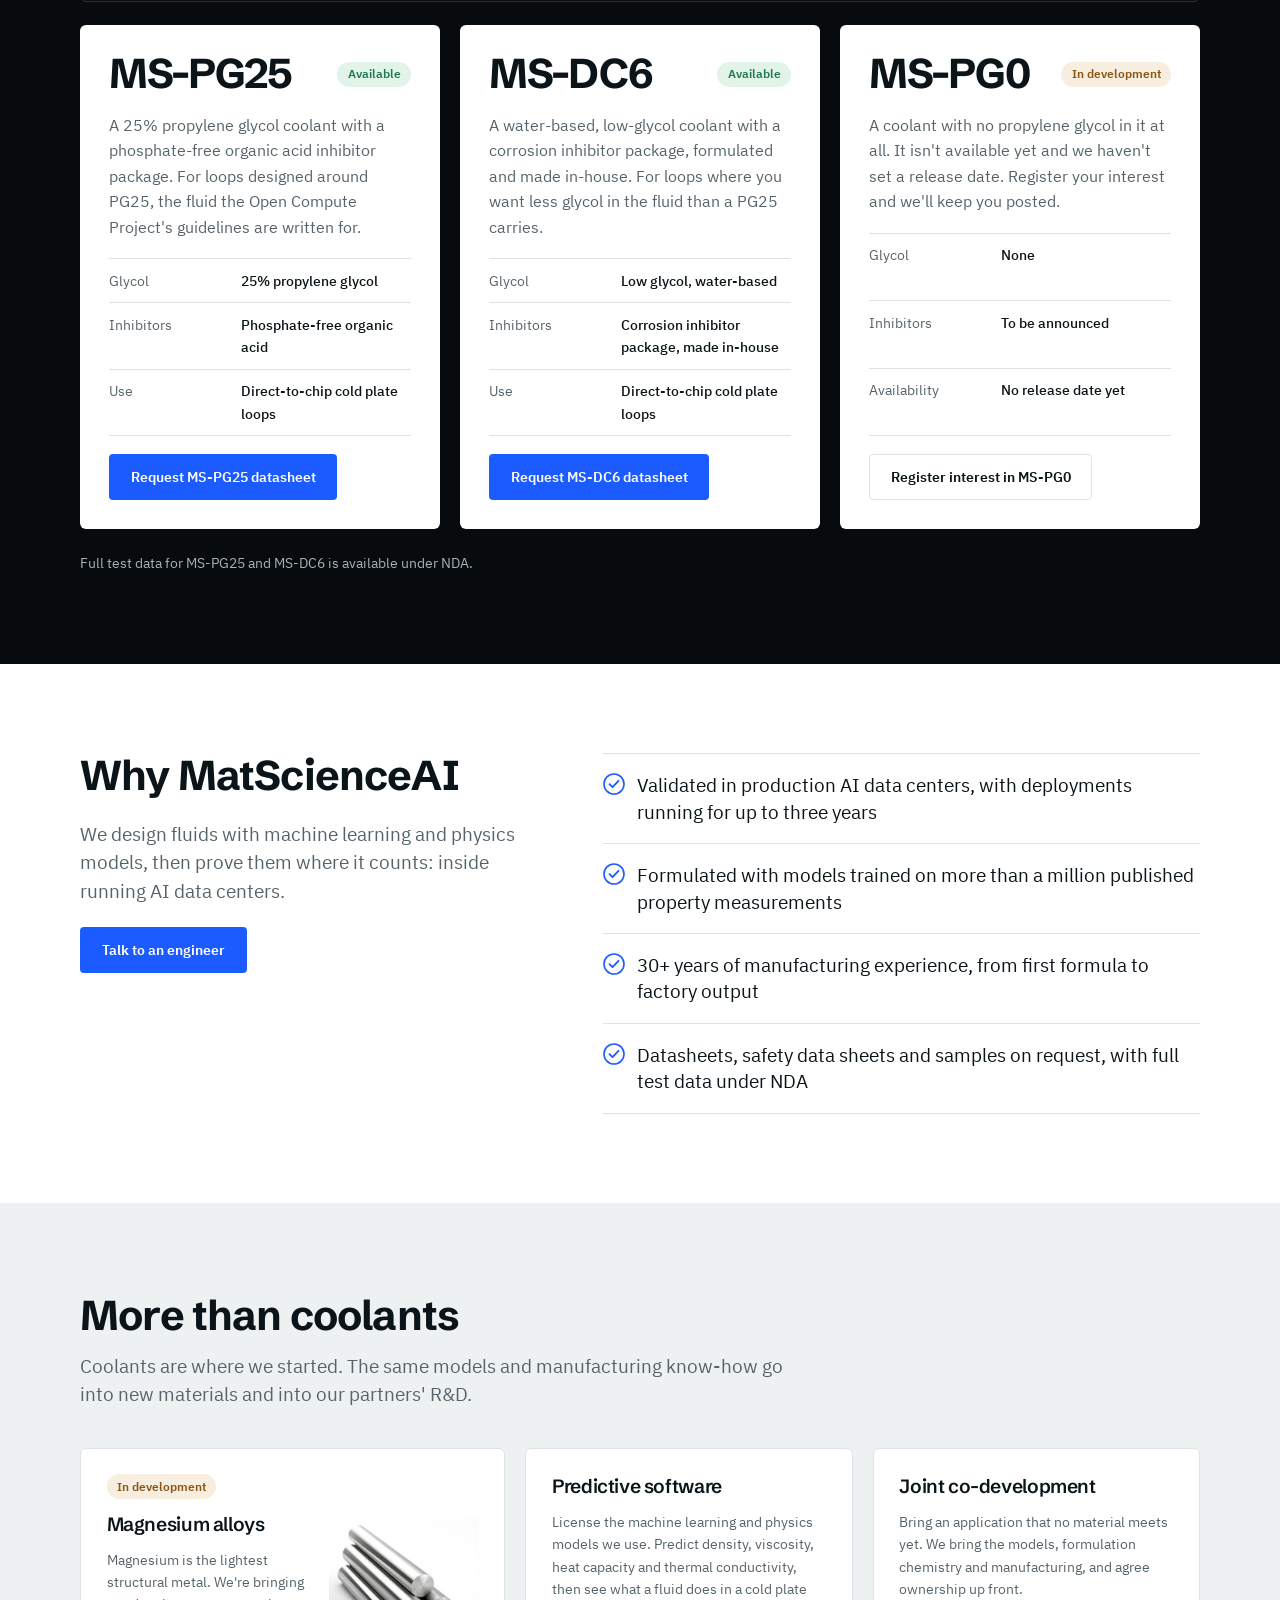
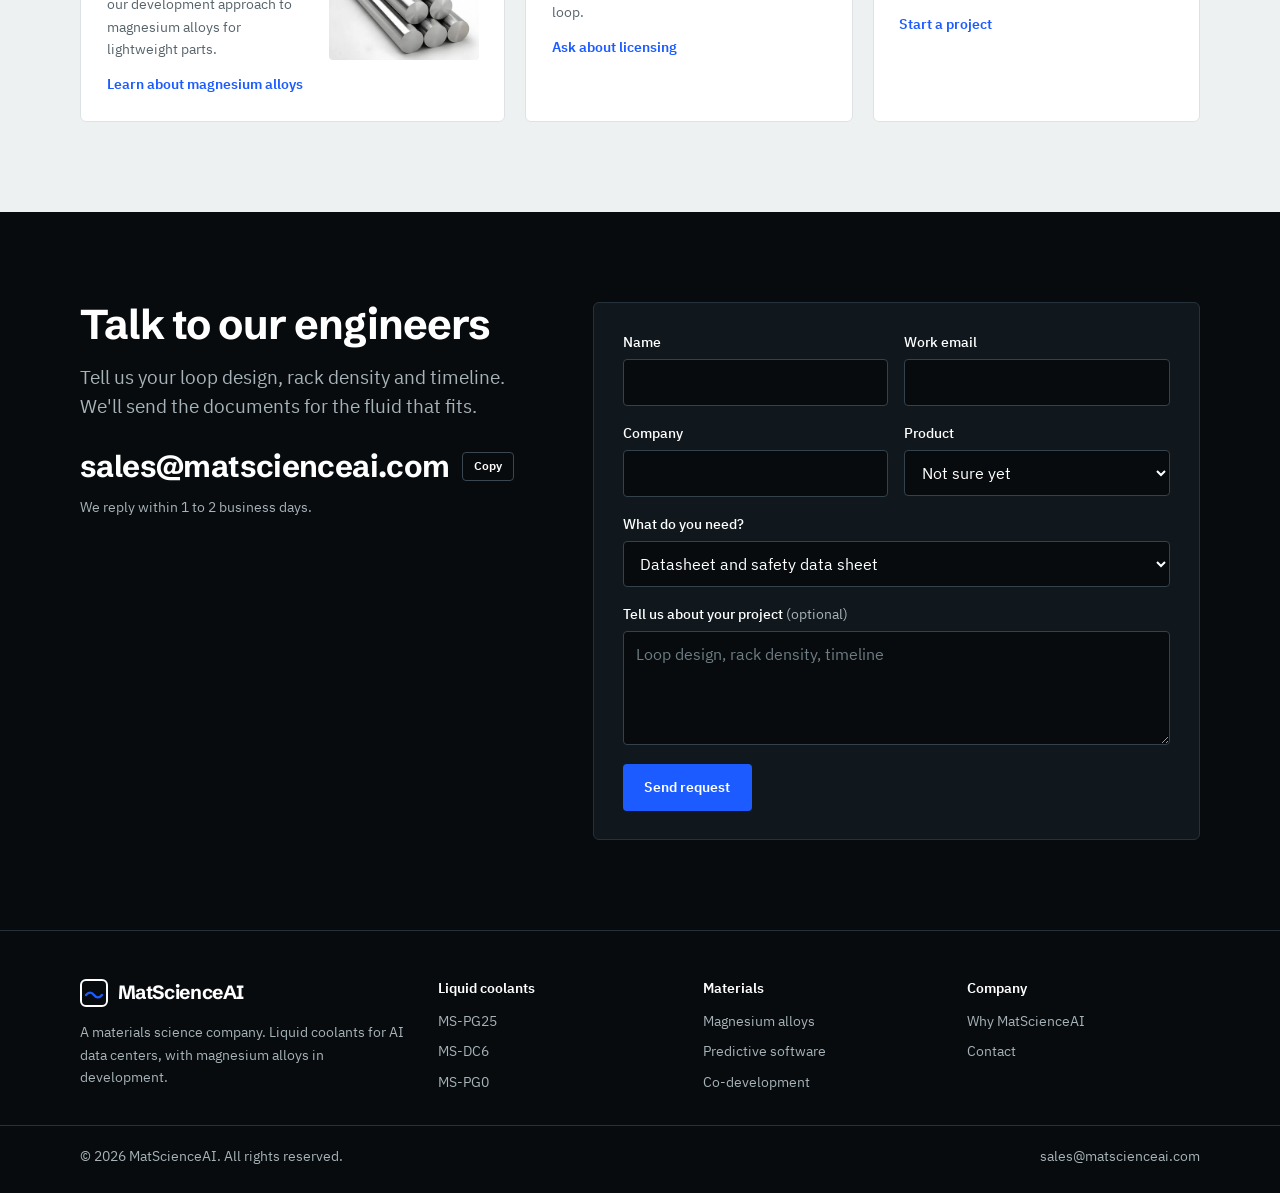
==== commit 0b539348: "Connect contact form to Formspree; add mobile menu, SEO and 404 page - Form posts to Formspree with " ====
--- a/index.html
+++ b/index.html
@@ -3,14 +3,68 @@
 <head>
 <meta charset="utf-8">
 <meta name="viewport" content="width=device-width, initial-scale=1, viewport-fit=cover">
-<title>MatScienceAI</title>
+<title>MatScienceAI | Liquid coolants for AI data centers</title>
 <meta name="claude:viewport-fit-sides" content="cover">
 <meta name="description" content="MatScienceAI is a materials science company. Our flagship line is liquid coolant for direct-to-chip cooling in AI data centers: MS-PG25, MS-DC6 and MS-PG0.">
+<link rel="canonical" href="https://www.matscienceai.com/">
+<link rel="icon" href="assets/favicon.svg" type="image/svg+xml">
+<meta name="theme-color" content="#070B0E">
+<meta property="og:type" content="website">
+<meta property="og:site_name" content="MatScienceAI">
+<meta property="og:title" content="MatScienceAI | Liquid coolants for AI data centers">
+<meta property="og:description" content="MatScienceAI is a materials science company. Our flagship line is liquid coolant for direct-to-chip cooling in AI data centers: MS-PG25, MS-DC6 and MS-PG0.">
+<meta property="og:url" content="https://www.matscienceai.com/">
+<meta property="og:image" content="https://www.matscienceai.com/assets/images/coolant-products.jpg">
+<meta name="twitter:card" content="summary_large_image">
+<script type="application/ld+json">
+{
+ "@context": "https://schema.org",
+ "@graph": [
+  {
+   "@type": "Organization",
+   "@id": "https://www.matscienceai.com/#org",
+   "name": "MatScienceAI",
+   "url": "https://www.matscienceai.com/",
+   "description": "A materials science company developing materials with AI. Flagship line: liquid coolants for direct-to-chip cooling in AI data centers.",
+   "email": "sales@matscienceai.com",
+   "logo": "https://www.matscienceai.com/assets/favicon.svg"
+  },
+  {
+   "@type": "Product",
+   "name": "MS-PG25",
+   "brand": {
+    "@id": "https://www.matscienceai.com/#org"
+   },
+   "category": "Liquid coolant",
+   "description": "A 25% propylene glycol coolant with a phosphate-free organic acid inhibitor package, for direct-to-chip cold plate loops designed around PG25."
+  },
+  {
+   "@type": "Product",
+   "name": "MS-DC6",
+   "brand": {
+    "@id": "https://www.matscienceai.com/#org"
+   },
+   "category": "Liquid coolant",
+   "description": "A water-based, low-glycol coolant with a corrosion inhibitor package, formulated and made in-house, for direct-to-chip loops."
+  },
+  {
+   "@type": "Product",
+   "name": "MS-PG0",
+   "brand": {
+    "@id": "https://www.matscienceai.com/#org"
+   },
+   "category": "Liquid coolant",
+   "description": "A glycol-free coolant in development. No release date has been set."
+  }
+ ]
+}
+</script>
 <link rel="preload" href="assets/fonts/schibsted-grotesk-latin-700-normal.woff2" as="font" type="font/woff2" crossorigin>
 <link rel="preload" href="assets/fonts/ibm-plex-sans-latin-400-normal.woff2" as="font" type="font/woff2" crossorigin>
 <link rel="stylesheet" href="assets/site.css">
 </head>
 <body>
+<a class="skip-link" href="#main">Skip to content</a>
 
 <header class="site-header">
   <div class="wrap">
@@ -18,17 +72,20 @@
       <svg viewBox="0 0 28 28" aria-hidden="true"><rect x="1" y="1" width="26" height="26" rx="5" fill="none" stroke="currentColor" stroke-width="2"/><path d="M6 16c2.6-3.2 5.6-3.2 8 0s5.4 3.2 8 0" fill="none" stroke="#1B5BFF" stroke-width="2.4" stroke-linecap="round"/></svg>
       MatScienceAI
     </a>
-    <nav class="nav" aria-label="Primary">
+    <nav class="nav" id="primaryNav" aria-label="Primary">
       <a href="#coolants">Liquid coolants</a>
       <a href="magnesium.html">Magnesium alloys</a>
       <a href="#why">Why MatScienceAI</a>
       <a href="#more">Work with us</a>
     </nav>
-    <a class="btn btn-blue" href="#contact">Contact us</a>
+    <div class="header-actions">
+      <a class="btn btn-blue" href="#contact">Contact us</a>
+    <button class="menu-btn" type="button" aria-expanded="false" aria-controls="primaryNav" aria-label="Open menu"><svg viewBox="0 0 24 24" aria-hidden="true"><path d="M4 7h16M4 12h16M4 17h16" fill="none" stroke="currentColor" stroke-width="2" stroke-linecap="round"/></svg></button>
+    </div>
   </div>
 </header>
 
-<main>
+<main id="main">
   <section class="hero band-black">
     <div class="wrap">
       <div class="hero-copy">
@@ -177,7 +234,7 @@
         <div class="email-big"><code id="email">sales@matscienceai.com</code><button class="copy-btn" type="button" data-copy="email">Copy</button></div>
         <p class="reply-time">We reply within 1 to 2 business days.</p>
       </div>
-      <form class="lead-form" id="leadForm" novalidate data-endpoint="" data-default-product="Not sure yet">
+      <form class="lead-form" id="leadForm" novalidate data-endpoint="https://formspree.io/f/mvkkngyq" data-default-product="Not sure yet">
         <div class="lf-grid">
           <div class="lf-field"><label for="lf-name">Name</label><input id="lf-name" name="name" type="text" autocomplete="name" required><p class="lf-error" id="lf-name-err"></p></div>
           <div class="lf-field"><label for="lf-email">Work email</label><input id="lf-email" name="email" type="email" autocomplete="email" required><p class="lf-error" id="lf-email-err"></p></div>
--- a/assets/site.css
+++ b/assets/site.css
@@ -268,3 +268,19 @@
 .lf-done { display: grid; gap: 0.5rem; padding-block: 1rem; }
 .lf-done p { color: var(--muted-on-dark); }
 @media (max-width: 520px) { .lf-grid { grid-template-columns: minmax(0, 1fr); } }
+
+/* Header actions and mobile menu */
+.header-actions { display: flex; align-items: center; gap: 0.6rem; }
+.menu-btn { display: none; width: 44px; height: 44px; align-items: center; justify-content: center; background: transparent; color: var(--white); border: 1px solid #3A4750; border-radius: 4px; cursor: pointer; }
+.menu-btn svg { width: 22px; height: 22px; }
+@media (max-width: 900px) {
+  .menu-btn { display: inline-flex; }
+  .site-header .wrap { flex-wrap: wrap; }
+  .site-header.is-open .nav { display: flex; flex-direction: column; align-items: stretch; gap: 0; order: 3; width: 100%; padding-block: 0.4rem 0.6rem; border-top: 1px solid var(--line-dark); }
+  .site-header.is-open .nav a { padding: 0.85rem 0; font-size: var(--step-0); color: var(--white); border-bottom: 1px solid var(--line-dark); }
+  .site-header.is-open .nav a:last-child { border-bottom: 0; }
+}
+
+/* Skip link */
+.skip-link { position: absolute; left: 16px; top: -100px; z-index: 30; background: var(--blue); color: var(--white); padding: 0.7rem 1rem; border-radius: 4px; text-decoration: none; font-weight: 600; }
+.skip-link:focus { top: calc(env(safe-area-inset-top, 0px) + 12px); }
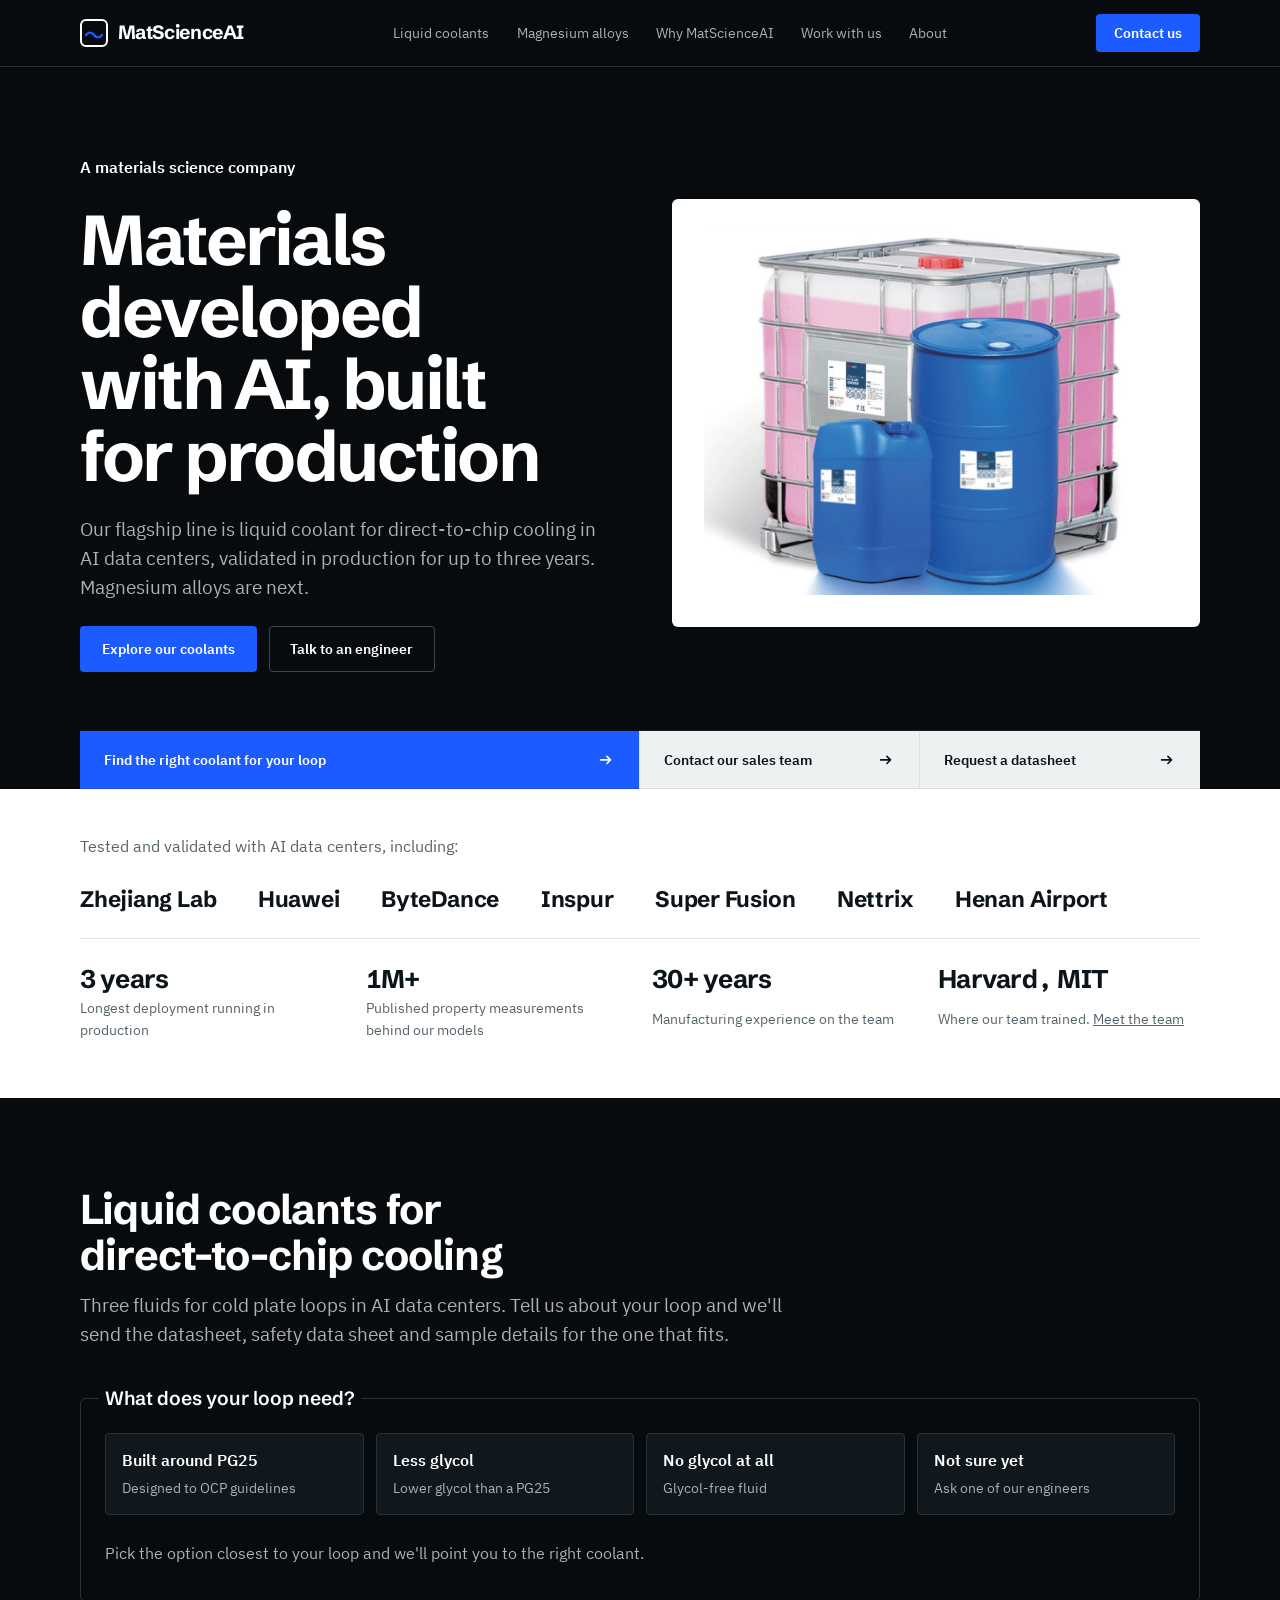
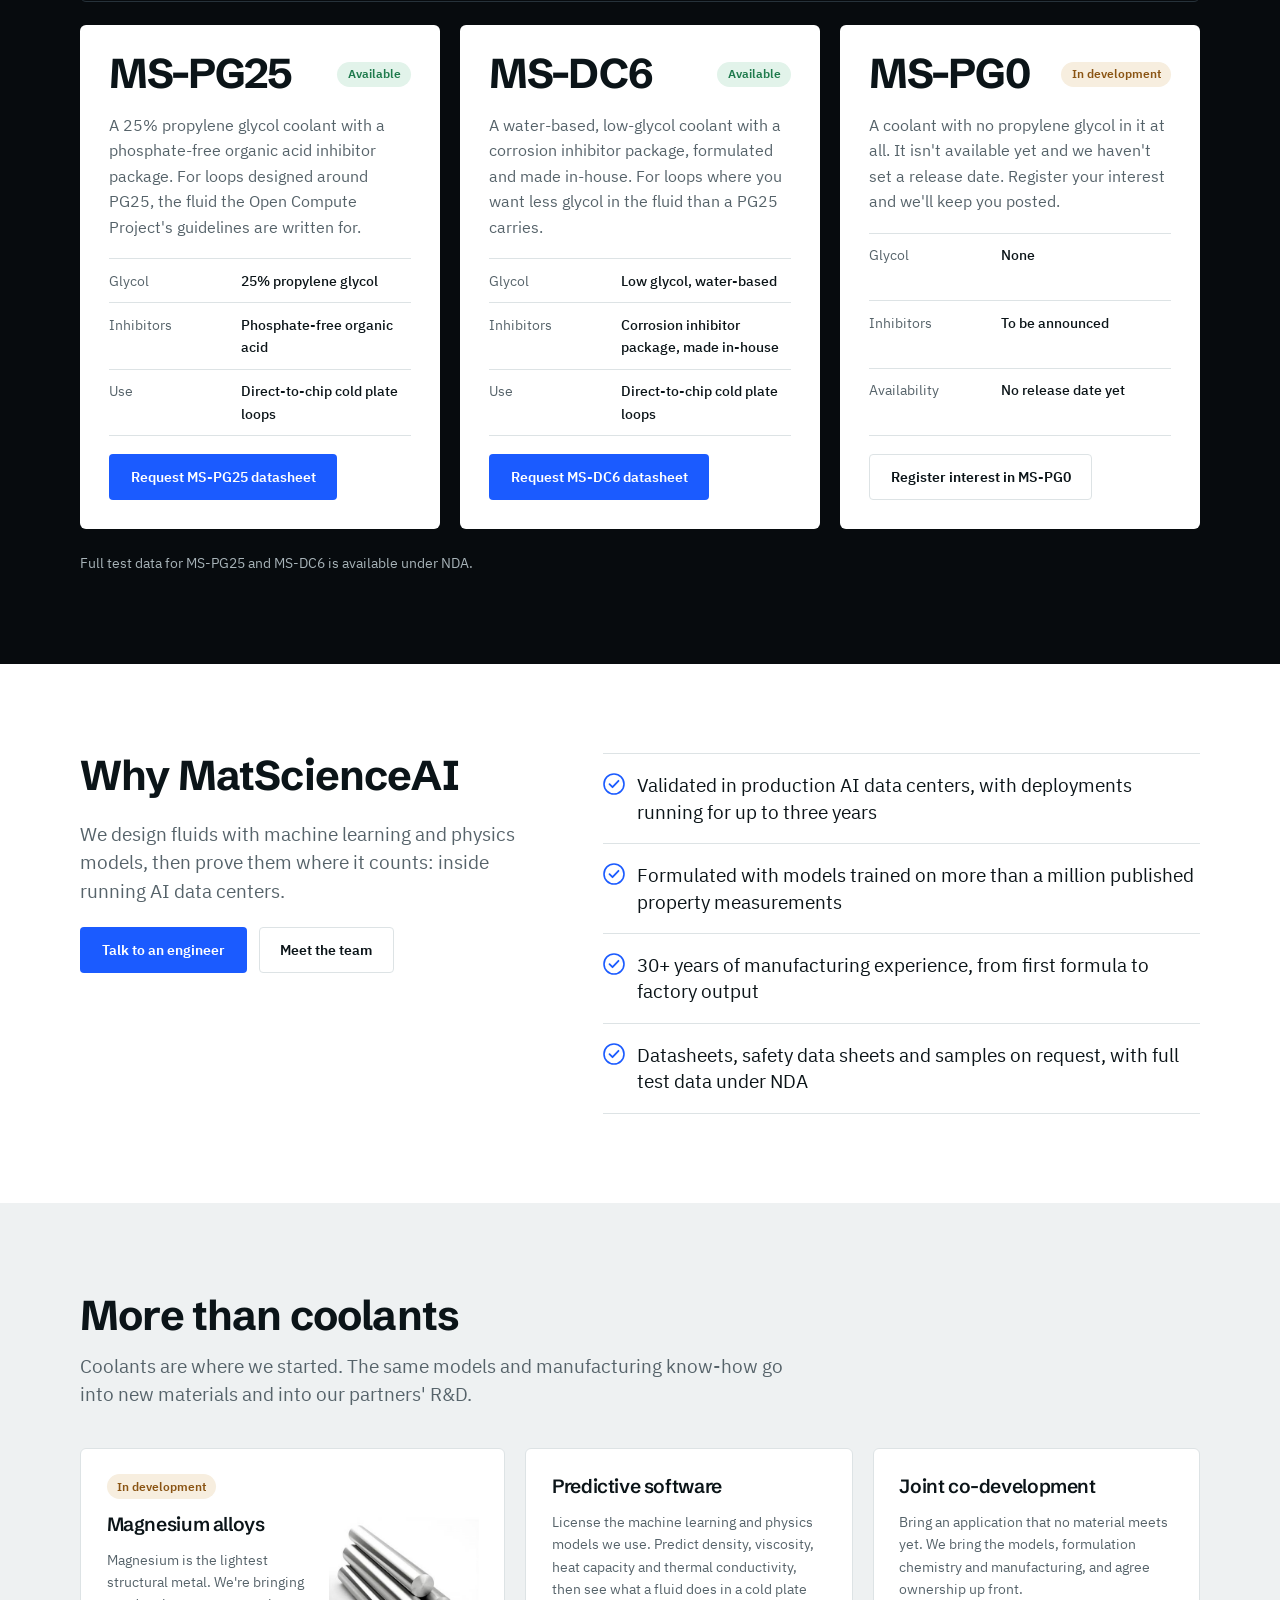
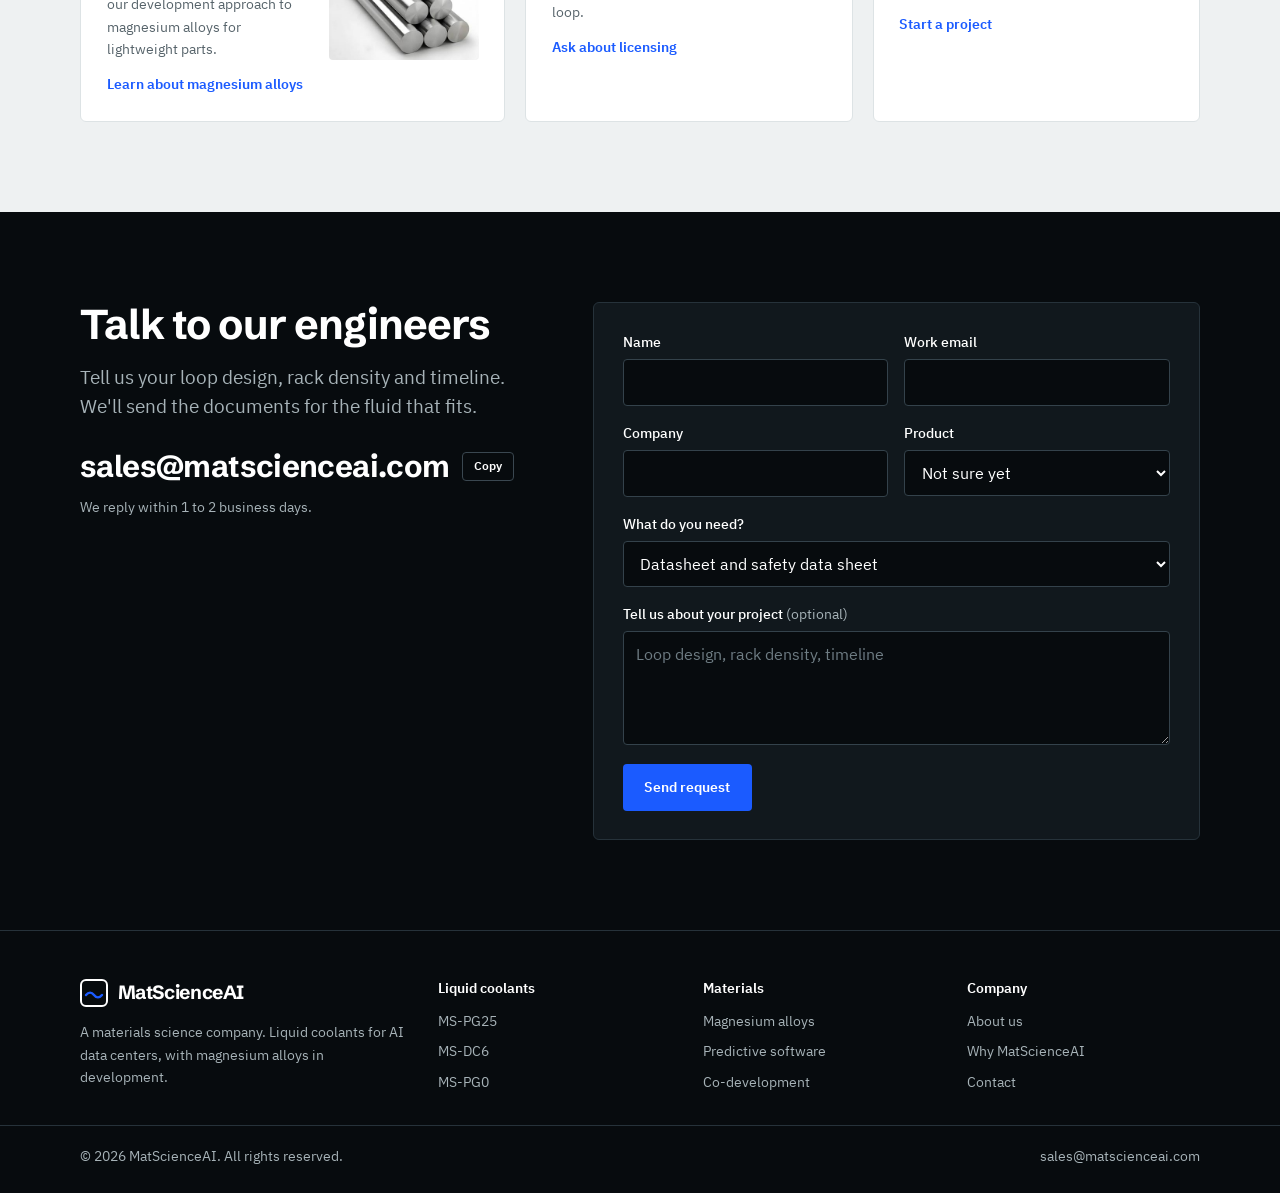
==== commit c7d21407: "Add About page with team - about.html: team in numbers, four team members with headshots and   crede" ====
--- a/index.html
+++ b/index.html
@@ -77,6 +77,7 @@
       <a href="magnesium.html">Magnesium alloys</a>
       <a href="#why">Why MatScienceAI</a>
       <a href="#more">Work with us</a>
+      <a href="about.html">About</a>
     </nav>
     <div class="header-actions">
       <a class="btn btn-blue" href="#contact">Contact us</a>
@@ -123,7 +124,7 @@
         <div class="fact"><b>3 years</b><span>Longest deployment running in production</span></div>
         <div class="fact"><b>1M+</b><span>Published property measurements behind our models</span></div>
         <div class="fact"><b>30+ years</b><span>Manufacturing experience on the team</span></div>
-        <div class="fact"><b>Harvard, MIT</b><span>Where our founding team comes from</span></div>
+        <div class="fact"><b>Harvard, MIT</b><span>Where our team trained. <a href="about.html">Meet the team</a></span></div>
       </div>
     </div>
   </section>
@@ -185,7 +186,7 @@
       <div class="split-copy">
         <h2 id="why-h">Why MatScienceAI</h2>
         <p>We design fluids with machine learning and physics models, then prove them where it counts: inside running AI data centers.</p>
-        <div><a class="btn btn-blue" href="#contact">Talk to an engineer</a></div>
+        <div class="hero-actions"><a class="btn btn-blue" href="#contact">Talk to an engineer</a><a class="btn btn-ghost" href="about.html">Meet the team</a></div>
       </div>
       <ul class="ticks">
           <li><svg viewBox="0 0 22 22" aria-hidden="true"><circle cx="11" cy="11" r="10" fill="none" stroke="currentColor" stroke-width="1.6"/><path d="m6.5 11.2 3 3 6-6.4" fill="none" stroke="currentColor" stroke-width="1.8" stroke-linecap="round" stroke-linejoin="round"/></svg><span>Validated in production AI data centers, with deployments running for up to three years</span></li>
@@ -262,7 +263,7 @@
     </div>
     <div><h4>Liquid coolants</h4><ul><li><a href="#coolants">MS-PG25</a></li><li><a href="#coolants">MS-DC6</a></li><li><a href="#coolants">MS-PG0</a></li></ul></div>
     <div><h4>Materials</h4><ul><li><a href="magnesium.html">Magnesium alloys</a></li><li><a href="#more">Predictive software</a></li><li><a href="#more">Co-development</a></li></ul></div>
-    <div><h4>Company</h4><ul><li><a href="#why">Why MatScienceAI</a></li><li><a href="#contact">Contact</a></li></ul></div>
+    <div><h4>Company</h4><ul><li><a href="about.html">About us</a></li><li><a href="#why">Why MatScienceAI</a></li><li><a href="#contact">Contact</a></li></ul></div>
   </div>
   <div class="footer-base"><div class="wrap"><span>© 2026 MatScienceAI. All rights reserved.</span><span>sales@matscienceai.com</span></div></div>
 </footer>
--- a/assets/site.css
+++ b/assets/site.css
@@ -284,3 +284,25 @@
 /* Skip link */
 .skip-link { position: absolute; left: 16px; top: -100px; z-index: 30; background: var(--blue); color: var(--white); padding: 0.7rem 1rem; border-radius: 4px; text-decoration: none; font-weight: 600; }
 .skip-link:focus { top: calc(env(safe-area-inset-top, 0px) + 12px); }
+
+/* About page */
+.team-stats { margin: 0; display: grid; grid-template-columns: repeat(2, minmax(0, 1fr)); border-top: 1px solid var(--line-dark); border-left: 1px solid var(--line-dark); min-width: 0; }
+.team-stats div { display: flex; flex-direction: column-reverse; justify-content: flex-end; gap: 0.4rem; padding: clamp(1.2rem, 3vw, 2rem); border-right: 1px solid var(--line-dark); border-bottom: 1px solid var(--line-dark); min-width: 0; }
+.team-stats dd { margin: 0; font: 700 clamp(2.2rem, 5vw, 3.4rem)/1 var(--display); letter-spacing: -0.03em; font-variant-numeric: tabular-nums; }
+.team-stats dt { color: var(--muted-on-dark); font-size: var(--step--1); }
+
+.people { display: grid; grid-template-columns: repeat(4, minmax(0, 1fr)); gap: 1.25rem; }
+.person { display: grid; grid-template-rows: auto 1fr; background: var(--grey); border-radius: 6px; overflow: hidden; min-width: 0; }
+.person img { width: 100%; height: auto; aspect-ratio: 230 / 300; object-fit: cover; object-position: center 20%; }
+.person-body { display: grid; gap: 0.35rem; align-content: start; padding: 1.2rem 1.25rem 1.4rem; }
+.person h3 { font-size: var(--step-1); }
+.person-role { color: var(--blue); font-weight: 600; font-size: var(--step--1); }
+.person-creds { list-style: none; margin: 0.5rem 0 0; padding: 0.7rem 0 0; border-top: 1px solid var(--grey-2); display: grid; gap: 0.45rem; font-size: var(--step--1); color: var(--muted); }
+@media (max-width: 1000px) { .people { grid-template-columns: repeat(2, minmax(0, 1fr)); } }
+@media (max-width: 480px) { .people { grid-template-columns: minmax(0, 1fr); max-width: 340px; } }
+
+.stages { list-style: none; margin: 0; padding: 0; counter-reset: st; display: grid; grid-template-columns: repeat(3, minmax(0, 1fr)); border-top: 2px solid var(--ink); }
+.stages li { counter-increment: st; display: grid; gap: 0.5rem; align-content: start; padding: 1.3rem 1.6rem 0 0; min-width: 0; }
+.stages li::before { content: counter(st); font: 700 var(--step-2)/1 var(--display); color: var(--blue); font-variant-numeric: tabular-nums; }
+.stages p { color: var(--muted); }
+@media (max-width: 760px) { .stages { grid-template-columns: minmax(0, 1fr); row-gap: 1.6rem; } }
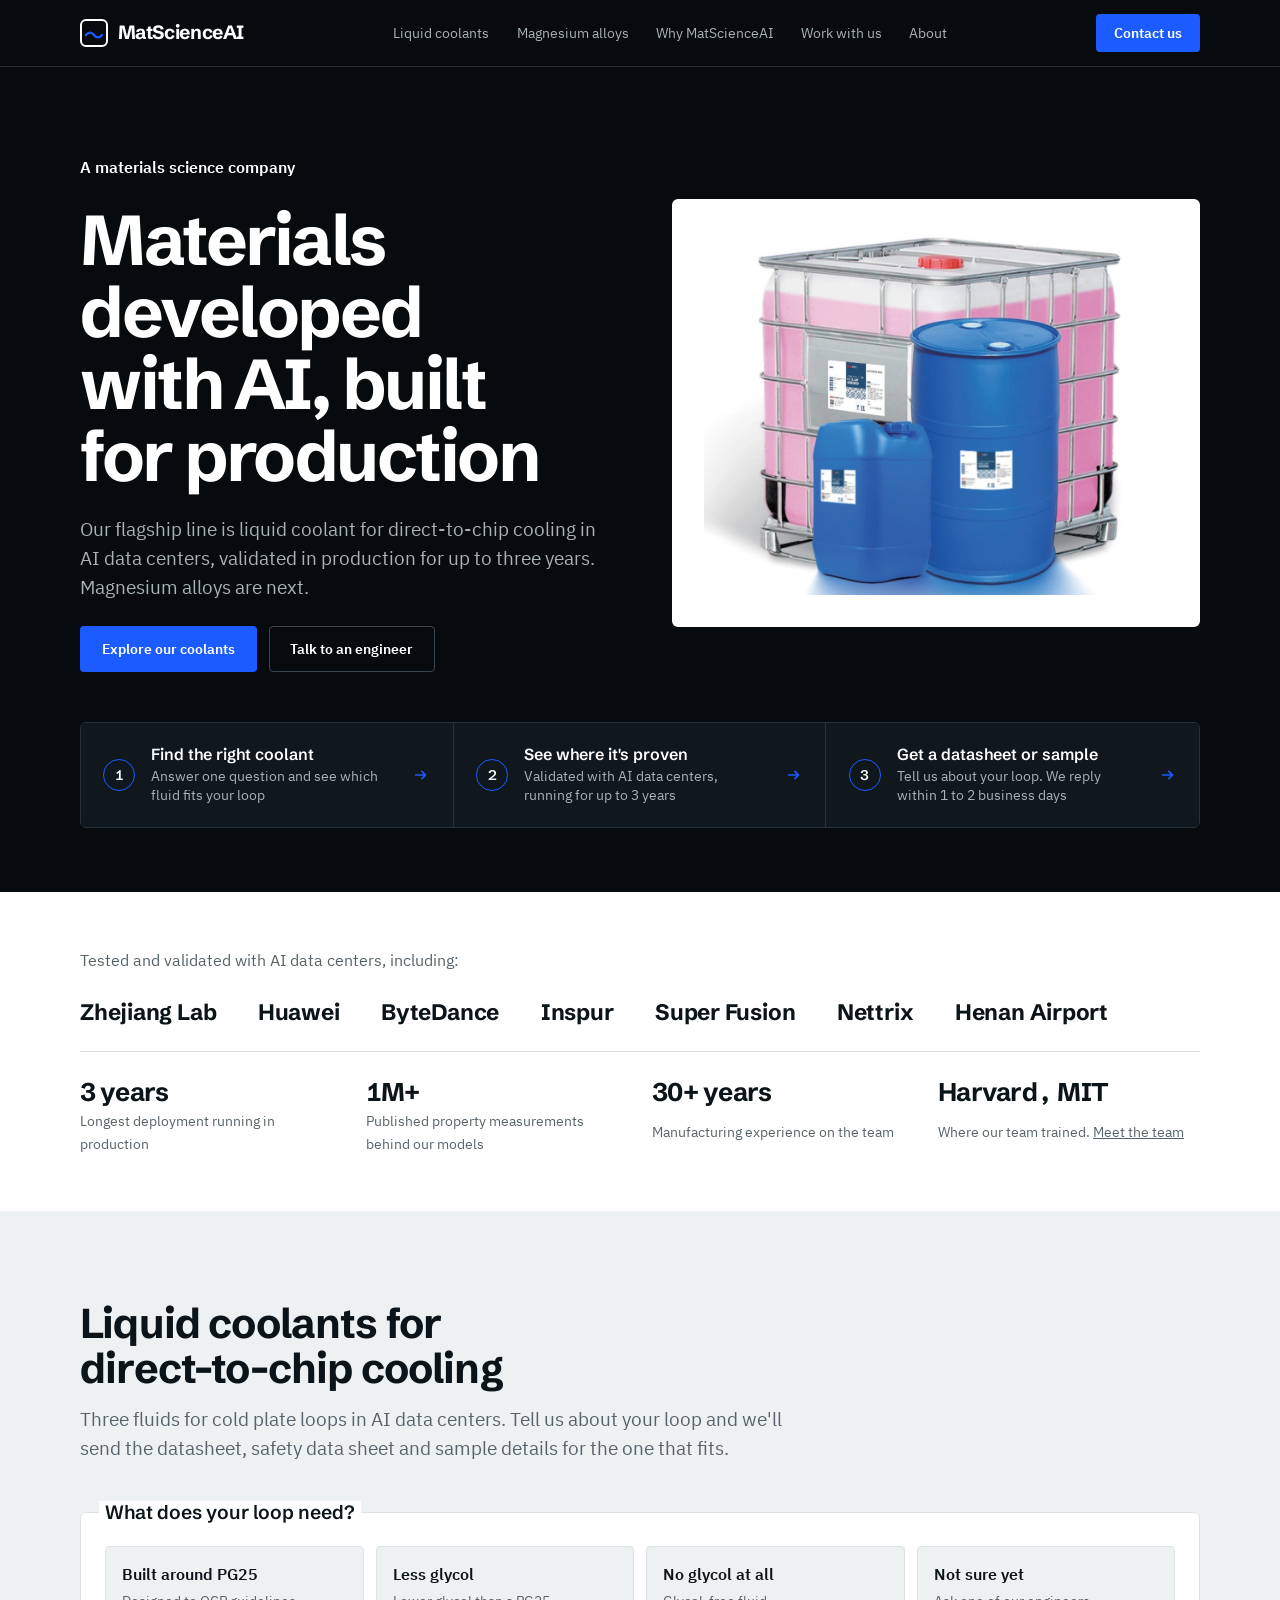
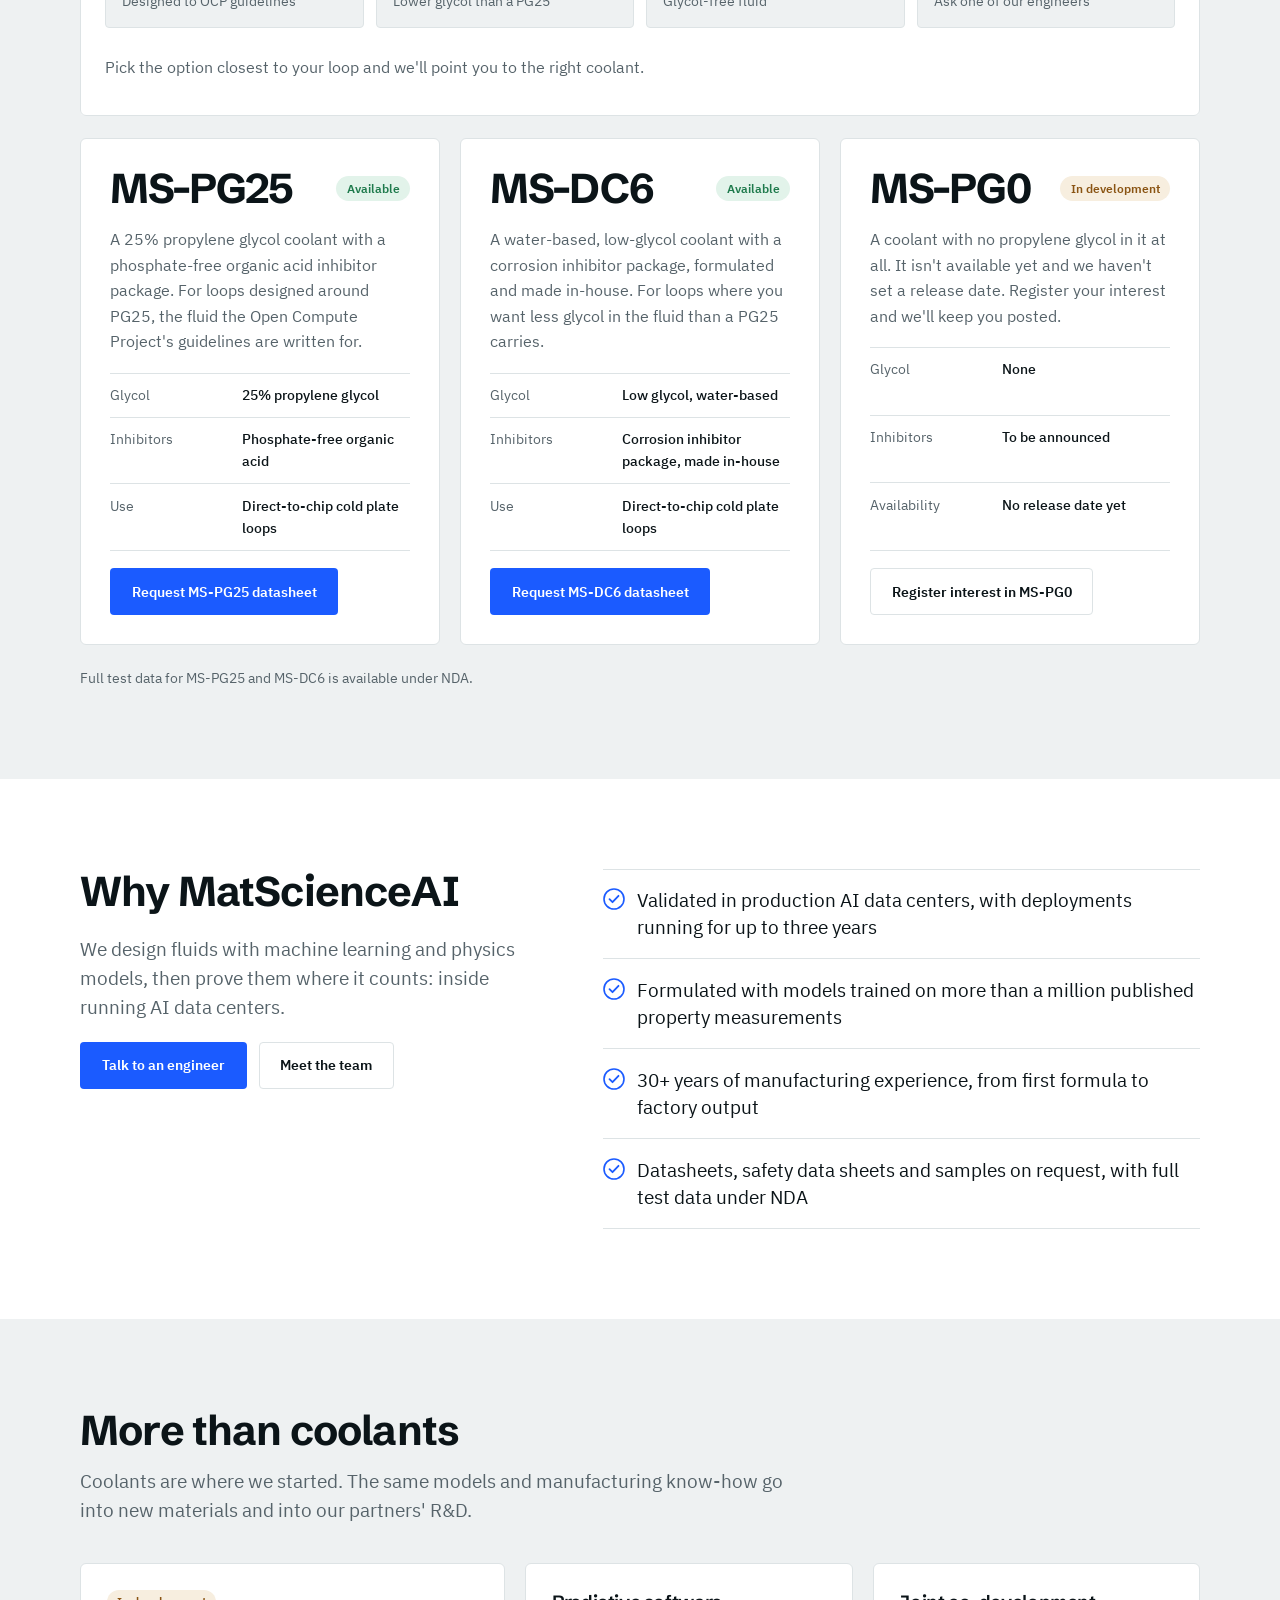
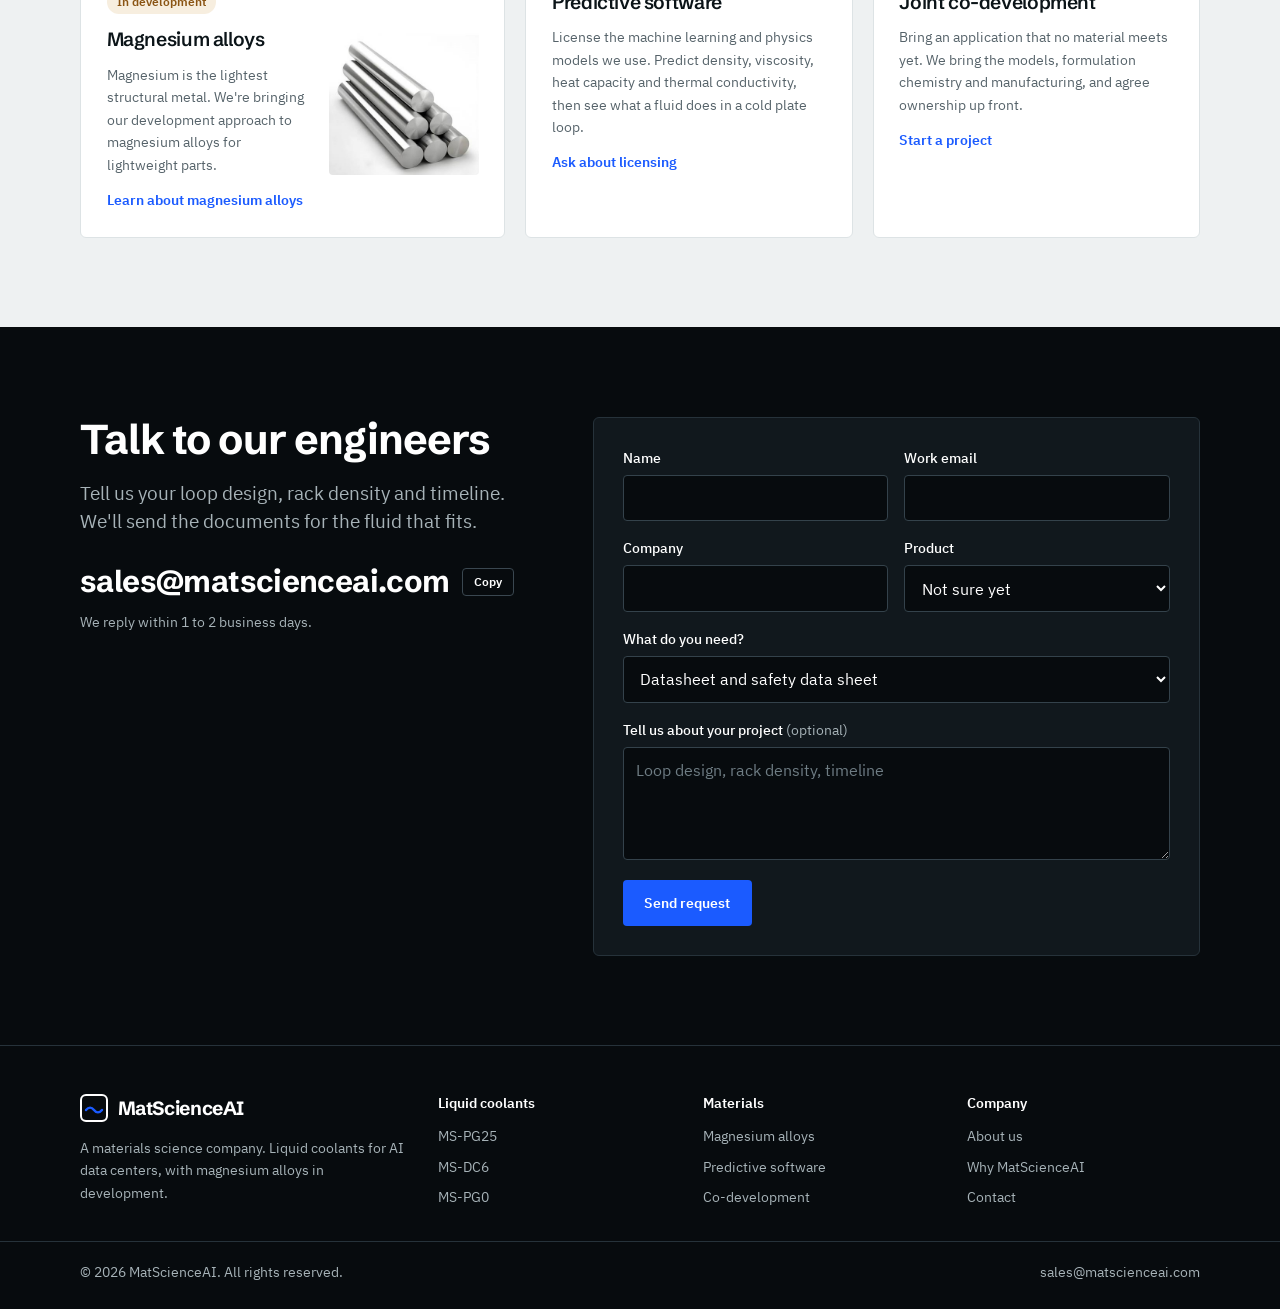
==== commit cfbdc51e: "Rework quick links and unify the homepage color flow - Quick links now go explore, trust, act: find " ====
--- a/index.html
+++ b/index.html
@@ -106,15 +106,15 @@
 
   <div class="quickbar-host">
     <div class="quickbar-wrap">
-      <nav class="quickbar" aria-label="Quick links">
-        <a href="#coolants">Find the right coolant for your loop<svg viewBox="0 0 20 20" aria-hidden="true"><path d="M4 10h11m-4-4 4 4-4 4" fill="none" stroke="currentColor" stroke-width="1.8" stroke-linecap="round" stroke-linejoin="round"/></svg></a>
-        <a href="#contact">Contact our sales team<svg viewBox="0 0 20 20" aria-hidden="true"><path d="M4 10h11m-4-4 4 4-4 4" fill="none" stroke="currentColor" stroke-width="1.8" stroke-linecap="round" stroke-linejoin="round"/></svg></a>
-        <a href="#contact" data-need="Datasheet and safety data sheet">Request a datasheet<svg viewBox="0 0 20 20" aria-hidden="true"><path d="M4 10h11m-4-4 4 4-4 4" fill="none" stroke="currentColor" stroke-width="1.8" stroke-linecap="round" stroke-linejoin="round"/></svg></a>
+      <nav class="quickbar" aria-label="Get started">
+        <a href="#coolants"><span class="qb-num">1</span><span class="qb-text"><b>Find the right coolant</b><small>Answer one question and see which fluid fits your loop</small></span><svg viewBox="0 0 20 20" aria-hidden="true"><path d="M4 10h11m-4-4 4 4-4 4" fill="none" stroke="currentColor" stroke-width="1.8" stroke-linecap="round" stroke-linejoin="round"/></svg></a>
+        <a href="#proof"><span class="qb-num">2</span><span class="qb-text"><b>See where it's proven</b><small>Validated with AI data centers, running for up to 3 years</small></span><svg viewBox="0 0 20 20" aria-hidden="true"><path d="M4 10h11m-4-4 4 4-4 4" fill="none" stroke="currentColor" stroke-width="1.8" stroke-linecap="round" stroke-linejoin="round"/></svg></a>
+        <a href="#contact" data-need="Datasheet and safety data sheet"><span class="qb-num">3</span><span class="qb-text"><b>Get a datasheet or sample</b><small>Tell us about your loop. We reply within 1 to 2 business days</small></span><svg viewBox="0 0 20 20" aria-hidden="true"><path d="M4 10h11m-4-4 4 4-4 4" fill="none" stroke="currentColor" stroke-width="1.8" stroke-linecap="round" stroke-linejoin="round"/></svg></a>
       </nav>
     </div>
   </div>
 
-  <section class="proof band-white" aria-labelledby="proof-h">
+  <section class="proof band-white" id="proof" aria-labelledby="proof-h">
     <div class="wrap">
       <p class="proof-head" id="proof-h">Tested and validated with AI data centers, including:</p>
       <ul class="names">
@@ -129,7 +129,7 @@
     </div>
   </section>
 
-  <section class="band-black band-pad" id="coolants" aria-labelledby="coolants-h">
+  <section class="band-grey band-pad" id="coolants" aria-labelledby="coolants-h">
     <div class="wrap">
       <div class="section-head">
         <h2 id="coolants-h">Liquid coolants for direct-to-chip cooling</h2>
--- a/assets/site.css
+++ b/assets/site.css
@@ -95,20 +95,25 @@
 @media (max-width: 860px) { .hero .wrap { grid-template-columns: minmax(0, 1fr); } }
 
 /* Quick links bar, under the hero */
-.quickbar { display: grid; grid-template-columns: 2fr 1fr 1fr; }
-.quickbar a { display: flex; align-items: center; justify-content: space-between; gap: 1rem; padding: 1.25rem 1.5rem; text-decoration: none; font: 600 var(--step--1)/1.3 var(--body); background: var(--grey); border-right: 1px solid var(--grey-2); }
-.quickbar a:first-child { background: var(--blue); color: var(--white); }
+.quickbar-host { background: var(--black); }
+.quickbar-wrap { max-width: 1200px; margin-inline: auto; padding-left: max(16px, env(safe-area-inset-left, 0px)); padding-right: max(16px, env(safe-area-inset-right, 0px)); padding-bottom: clamp(2.5rem, 5vw, 4rem); }
+@media (min-width: 720px) { .quickbar-wrap { padding-left: max(40px, env(safe-area-inset-left, 0px)); padding-right: max(40px, env(safe-area-inset-right, 0px)); } }
+.quickbar { display: grid; grid-template-columns: repeat(3, minmax(0, 1fr)); border: 1px solid var(--line-dark); border-radius: 6px; overflow: hidden; }
+.quickbar a { display: grid; grid-template-columns: auto minmax(0, 1fr) auto; align-items: center; gap: 1rem; padding: 1.3rem 1.4rem; text-decoration: none; color: var(--white); background: var(--black-2); border-right: 1px solid var(--line-dark); transition: background 0.15s ease; }
 .quickbar a:last-child { border-right: 0; }
-.quickbar a:hover { background: var(--grey-2); }
-.quickbar a:first-child:hover { background: var(--blue-hover); }
-.quickbar svg { width: 18px; height: 18px; flex: none; }
-.quickbar-wrap { max-width: 1200px; margin-inline: auto; transform: translateY(-50%); padding-left: max(16px, env(safe-area-inset-left, 0px)); padding-right: max(16px, env(safe-area-inset-right, 0px)); position: relative; z-index: 2; }
-@media (min-width: 720px) { .quickbar-wrap { padding-left: max(40px, env(safe-area-inset-left, 0px)); padding-right: max(40px, env(safe-area-inset-right, 0px)); } }
-.quickbar-host { background: linear-gradient(var(--black) 50%, var(--white) 50%); }
-@media (max-width: 720px) { .quickbar { grid-template-columns: minmax(0, 1fr); } .quickbar a { border-right: 0; border-bottom: 1px solid var(--grey-2); } .quickbar-wrap { transform: none; padding-block: 0 1rem; } .quickbar-host { background: var(--black); } }
+.quickbar a:hover { background: #172129; }
+.quickbar a:hover svg { transform: translateX(3px); }
+.qb-num { display: grid; place-items: center; width: 2rem; height: 2rem; border-radius: 50%; border: 1px solid var(--blue); color: var(--white); font: 600 var(--step--1)/1 var(--display); font-variant-numeric: tabular-nums; }
+.qb-text { display: grid; gap: 0.2rem; min-width: 0; }
+.qb-text b { font: 600 var(--step-0)/1.25 var(--display); }
+.qb-text small { color: var(--muted-on-dark); font-size: var(--step--1); line-height: 1.4; }
+.quickbar svg { width: 18px; height: 18px; color: var(--blue); transition: transform 0.15s ease; }
+@media (max-width: 860px) { .quickbar { grid-template-columns: minmax(0, 1fr); } .quickbar a { border-right: 0; border-bottom: 1px solid var(--line-dark); } .quickbar a:last-child { border-bottom: 0; } }
+.hero + .quickbar-host .quickbar-wrap { margin-top: calc(-1 * clamp(1rem, 3vw, 2.5rem)); }
+[id] { scroll-margin-top: 84px; }
 
 /* Proof */
-.proof .wrap { display: grid; gap: 1.6rem; padding-block: 1rem 3.5rem; }
+.proof .wrap { display: grid; gap: 1.6rem; padding-block: clamp(2.5rem, 5vw, 3.5rem); }
 .proof-head { color: var(--muted); }
 .names { list-style: none; margin: 0; padding: 0; display: flex; flex-wrap: wrap; gap: 0.6rem 2.6rem; font: 700 clamp(1.05rem, 1.9vw, 1.4rem)/1.2 var(--display); letter-spacing: -0.01em; color: var(--ink); }
 .facts { display: grid; grid-template-columns: repeat(4, minmax(0, 1fr)); gap: 1.5rem; border-top: 1px solid var(--grey-2); padding-top: 1.6rem; }
@@ -119,7 +124,7 @@
 
 /* Product cards */
 .cards { display: grid; grid-template-columns: repeat(3, minmax(0, 1fr)); gap: 1.25rem; }
-.card { background: var(--white); color: var(--ink); border-radius: 6px; padding: 1.8rem; display: grid; grid-template-rows: auto auto 1fr auto; gap: 1.1rem; min-width: 0; }
+.card { background: var(--white); color: var(--ink); border: 1px solid var(--grey-2); border-radius: 6px; padding: 1.8rem; display: grid; grid-template-rows: auto auto 1fr auto; gap: 1.1rem; min-width: 0; }
 .card-top { display: flex; align-items: center; justify-content: space-between; gap: 0.75rem; }
 .card-name { font: 700 var(--step-3)/1 var(--display); letter-spacing: -0.03em; }
 .card p { color: var(--muted); }
@@ -131,7 +136,7 @@
 .pill { display: inline-block; font: 600 0.75rem/1 var(--body); padding: 0.4rem 0.65rem; border-radius: 99px; white-space: nowrap; }
 .pill-ok { background: var(--ok-soft); color: var(--ok); }
 .pill-dev { background: var(--dev-soft); color: var(--dev); }
-.cards-note { color: var(--muted-on-dark); font-size: var(--step--1); margin-top: 1.4rem; }
+.cards-note { color: var(--muted); font-size: var(--step--1); margin-top: 1.4rem; }
 @media (max-width: 960px) { .cards { grid-template-columns: minmax(0, 1fr); max-width: 560px; } }
 
 /* Split: text + image (Why section) */
@@ -226,19 +231,19 @@
 .hero-photo img, .mg-photo img, .tile-feature img { mix-blend-mode: multiply; }
 
 /* Coolant finder */
-.finder { border: 1px solid var(--line-dark); border-radius: 6px; padding: 1.4rem 1.5rem 1.5rem; margin: 0 0 1.4rem; display: grid; gap: 1rem; min-width: 0; }
-.finder legend { font: 600 var(--step-1)/1.2 var(--display); padding: 0 0.4rem; margin-left: -0.4rem; }
+.finder { border: 1px solid var(--grey-2); background: var(--white); border-radius: 6px; padding: 1.4rem 1.5rem 1.5rem; margin: 0 0 1.4rem; display: grid; gap: 1rem; min-width: 0; }
+.finder legend { font: 600 var(--step-1)/1.2 var(--display); padding: 0 0.4rem; margin-left: -0.4rem; background: var(--white); }
 .finder-options { display: grid; grid-template-columns: repeat(4, minmax(0, 1fr)); gap: 0.75rem; }
 .finder-options label { position: relative; cursor: pointer; }
 .finder-options input { position: absolute; opacity: 0; inset: 0; margin: 0; cursor: pointer; }
-.finder-options span { display: grid; gap: 0.2rem; height: 100%; padding: 0.9rem 1rem; border: 1px solid var(--line-dark); border-radius: 4px; background: var(--black-2); }
+.finder-options span { display: grid; gap: 0.2rem; height: 100%; padding: 0.9rem 1rem; border: 1px solid var(--grey-2); border-radius: 4px; background: var(--grey); }
 .finder-options b { font-weight: 600; }
-.finder-options small { color: var(--muted-on-dark); font-size: var(--step--1); }
-.finder-options label:hover span { border-color: var(--muted-on-dark); }
-.finder-options input:checked + span { border-color: var(--blue); background: #0E1B3D; box-shadow: inset 0 0 0 1px var(--blue); }
+.finder-options small { color: var(--muted); font-size: var(--step--1); }
+.finder-options label:hover span { border-color: var(--muted); }
+.finder-options input:checked + span { border-color: var(--blue); background: var(--blue-soft); box-shadow: inset 0 0 0 1px var(--blue); }
 .finder-options input:focus-visible + span { outline: 2px solid var(--blue); outline-offset: 3px; }
-.finder-result { display: flex; flex-wrap: wrap; align-items: center; gap: 0.6rem 1.2rem; color: var(--muted-on-dark); min-height: 2.9rem; }
-.finder-result span { color: var(--white); }
+.finder-result { display: flex; flex-wrap: wrap; align-items: center; gap: 0.6rem 1.2rem; color: var(--muted); min-height: 2.9rem; }
+.finder-result span { color: var(--ink); }
 @media (max-width: 860px) { .finder-options { grid-template-columns: repeat(2, minmax(0, 1fr)); } }
 @media (max-width: 420px) { .finder-options { grid-template-columns: minmax(0, 1fr); } }
 .card { transition: opacity 0.2s ease, box-shadow 0.2s ease; }
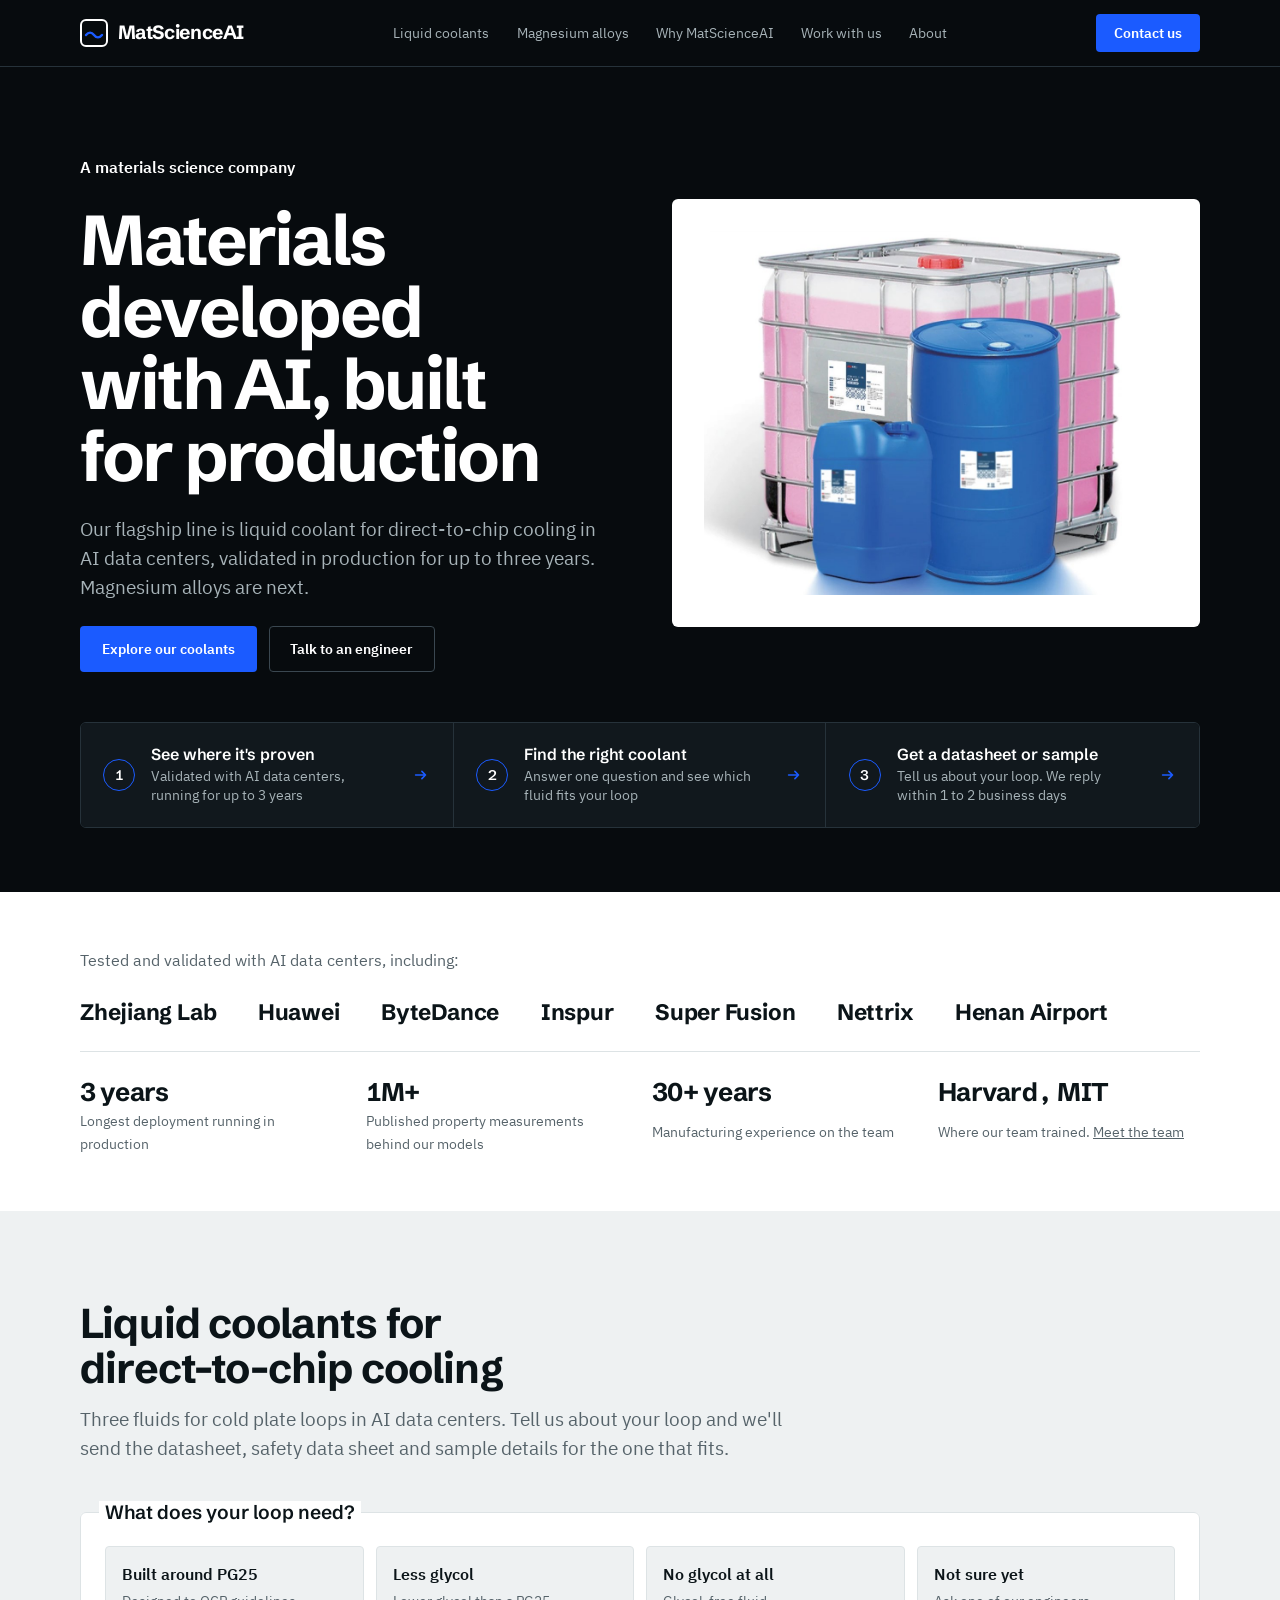
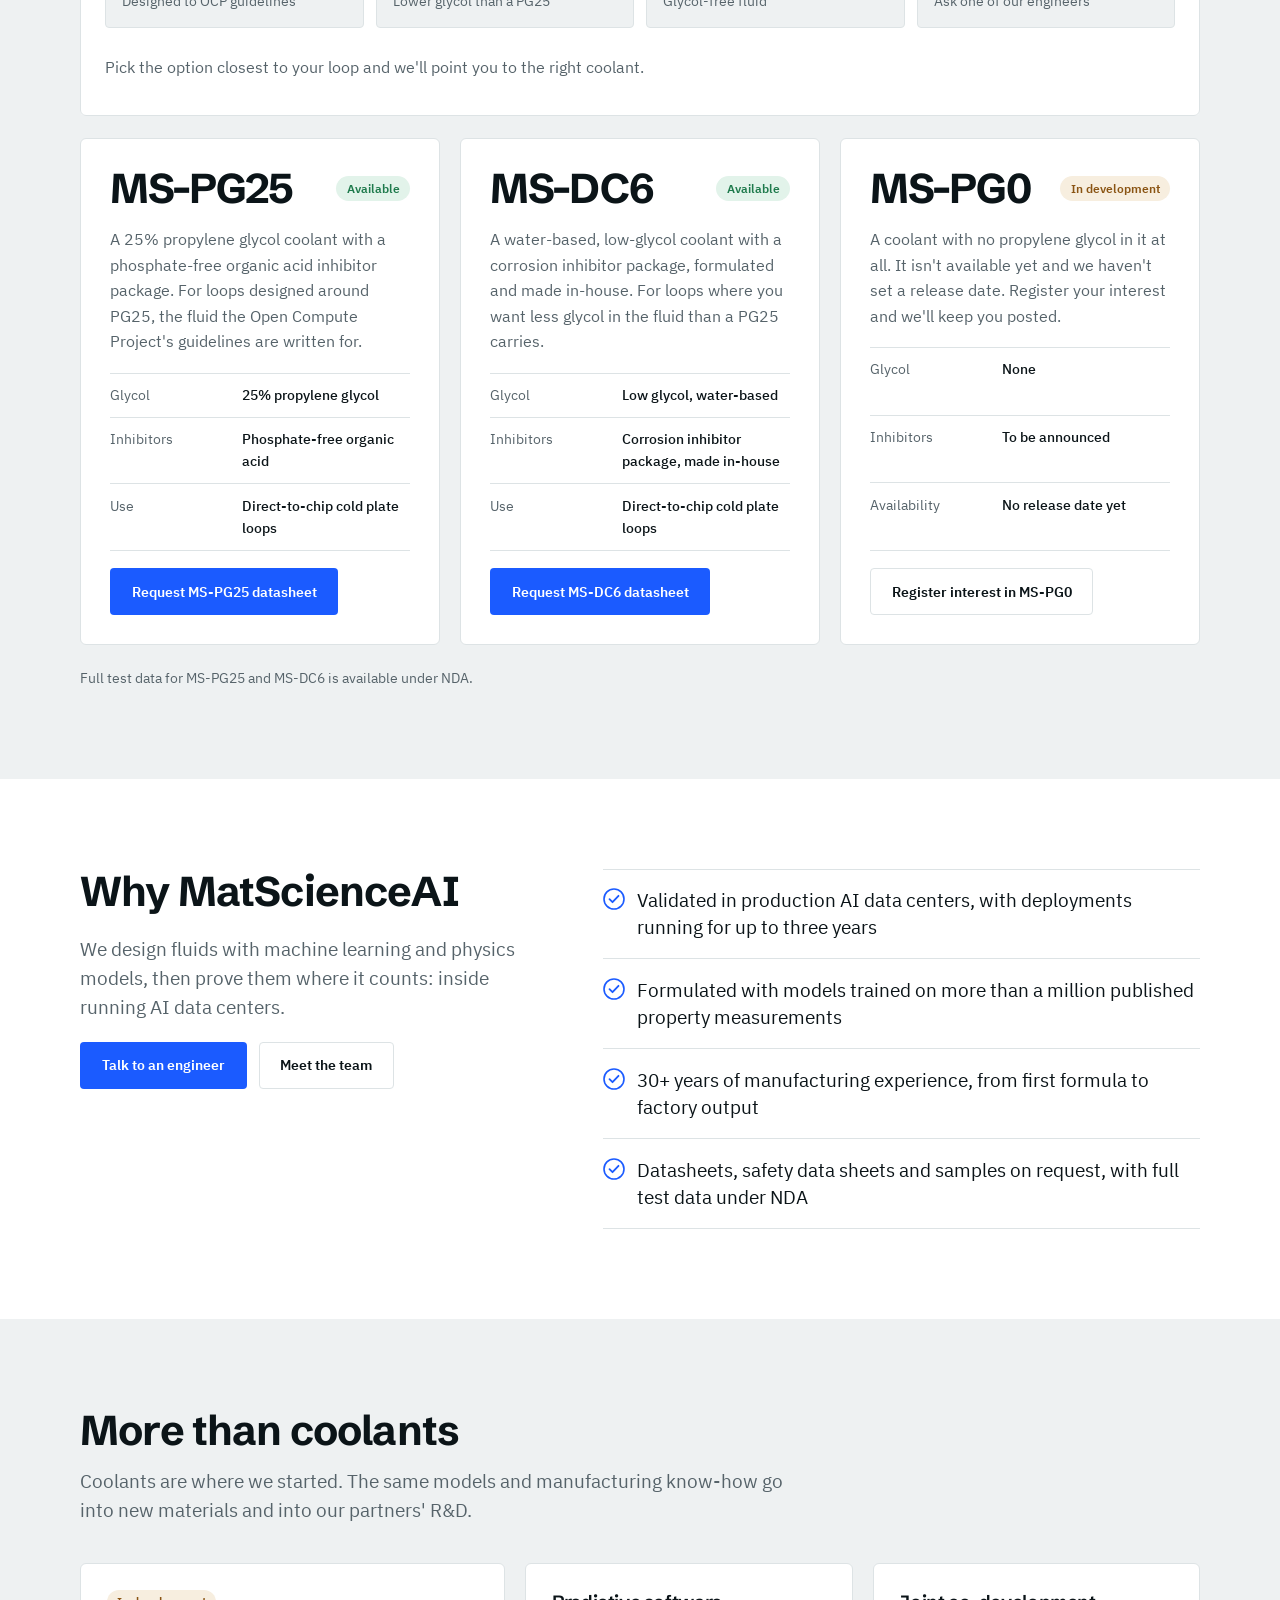
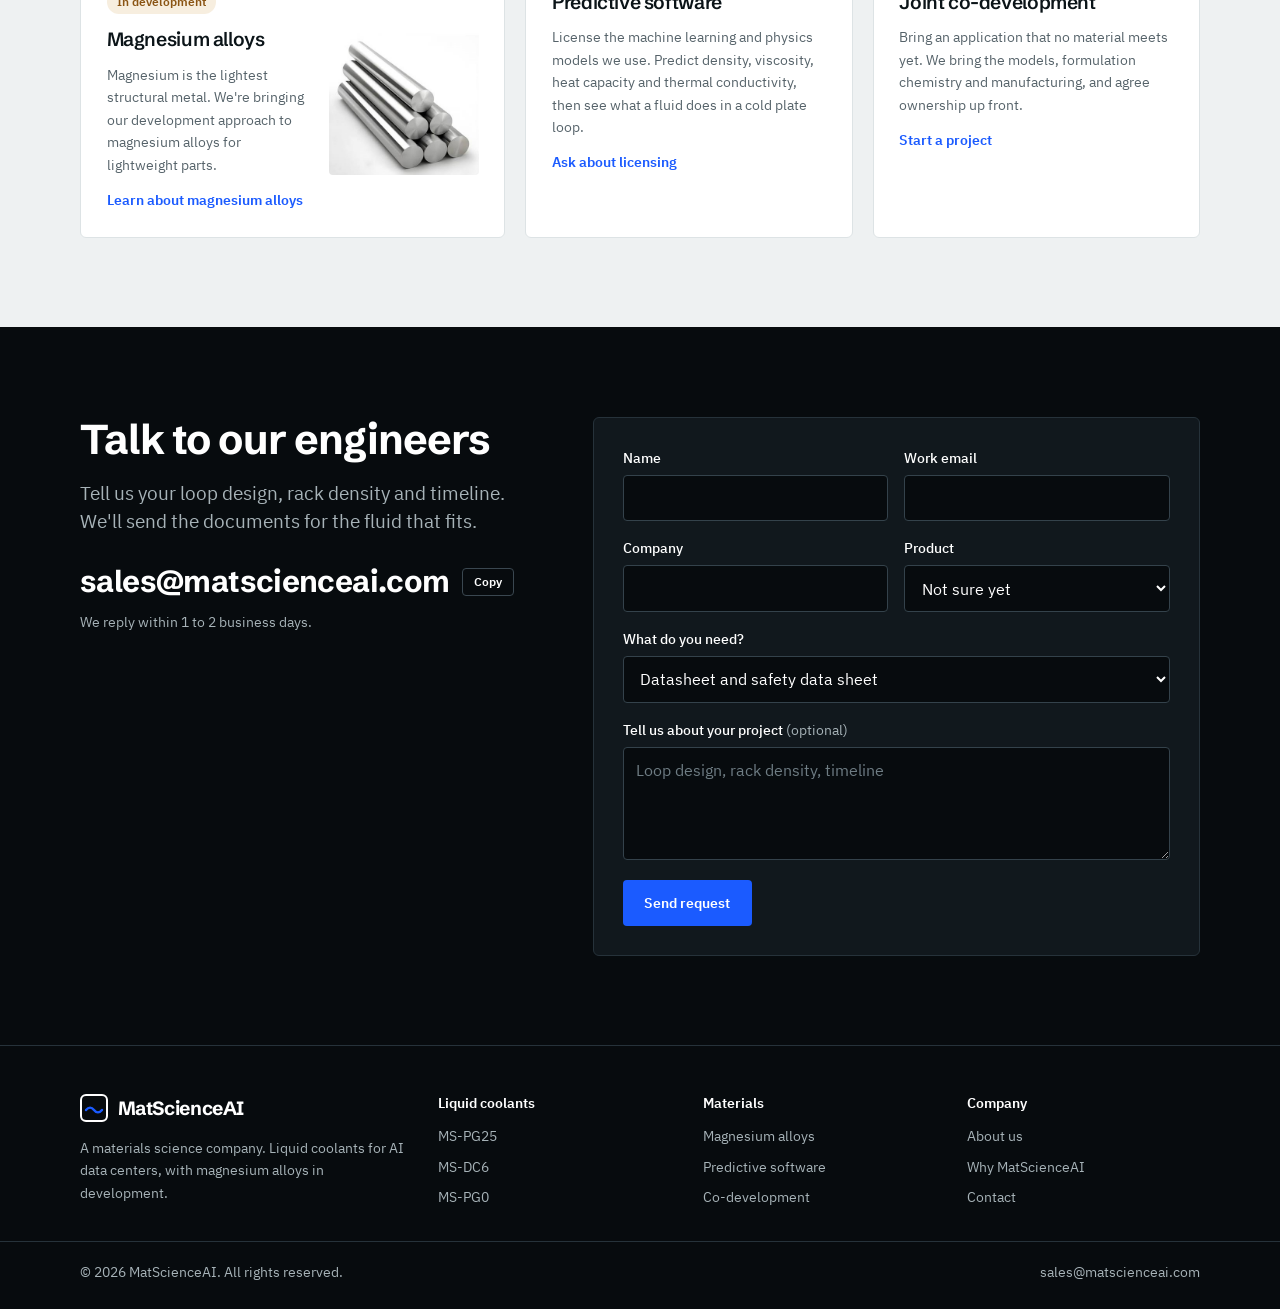
==== commit 673e39fa: "Put 'See where it's proven' first in quick links; add Vercel config Co-Authored-By: Claude Opus 5.5 " ====
--- a/index.html
+++ b/index.html
@@ -107,8 +107,8 @@
   <div class="quickbar-host">
     <div class="quickbar-wrap">
       <nav class="quickbar" aria-label="Get started">
-        <a href="#coolants"><span class="qb-num">1</span><span class="qb-text"><b>Find the right coolant</b><small>Answer one question and see which fluid fits your loop</small></span><svg viewBox="0 0 20 20" aria-hidden="true"><path d="M4 10h11m-4-4 4 4-4 4" fill="none" stroke="currentColor" stroke-width="1.8" stroke-linecap="round" stroke-linejoin="round"/></svg></a>
-        <a href="#proof"><span class="qb-num">2</span><span class="qb-text"><b>See where it's proven</b><small>Validated with AI data centers, running for up to 3 years</small></span><svg viewBox="0 0 20 20" aria-hidden="true"><path d="M4 10h11m-4-4 4 4-4 4" fill="none" stroke="currentColor" stroke-width="1.8" stroke-linecap="round" stroke-linejoin="round"/></svg></a>
+        <a href="#proof"><span class="qb-num">1</span><span class="qb-text"><b>See where it's proven</b><small>Validated with AI data centers, running for up to 3 years</small></span><svg viewBox="0 0 20 20" aria-hidden="true"><path d="M4 10h11m-4-4 4 4-4 4" fill="none" stroke="currentColor" stroke-width="1.8" stroke-linecap="round" stroke-linejoin="round"/></svg></a>
+        <a href="#coolants"><span class="qb-num">2</span><span class="qb-text"><b>Find the right coolant</b><small>Answer one question and see which fluid fits your loop</small></span><svg viewBox="0 0 20 20" aria-hidden="true"><path d="M4 10h11m-4-4 4 4-4 4" fill="none" stroke="currentColor" stroke-width="1.8" stroke-linecap="round" stroke-linejoin="round"/></svg></a>
         <a href="#contact" data-need="Datasheet and safety data sheet"><span class="qb-num">3</span><span class="qb-text"><b>Get a datasheet or sample</b><small>Tell us about your loop. We reply within 1 to 2 business days</small></span><svg viewBox="0 0 20 20" aria-hidden="true"><path d="M4 10h11m-4-4 4 4-4 4" fill="none" stroke="currentColor" stroke-width="1.8" stroke-linecap="round" stroke-linejoin="round"/></svg></a>
       </nav>
     </div>
